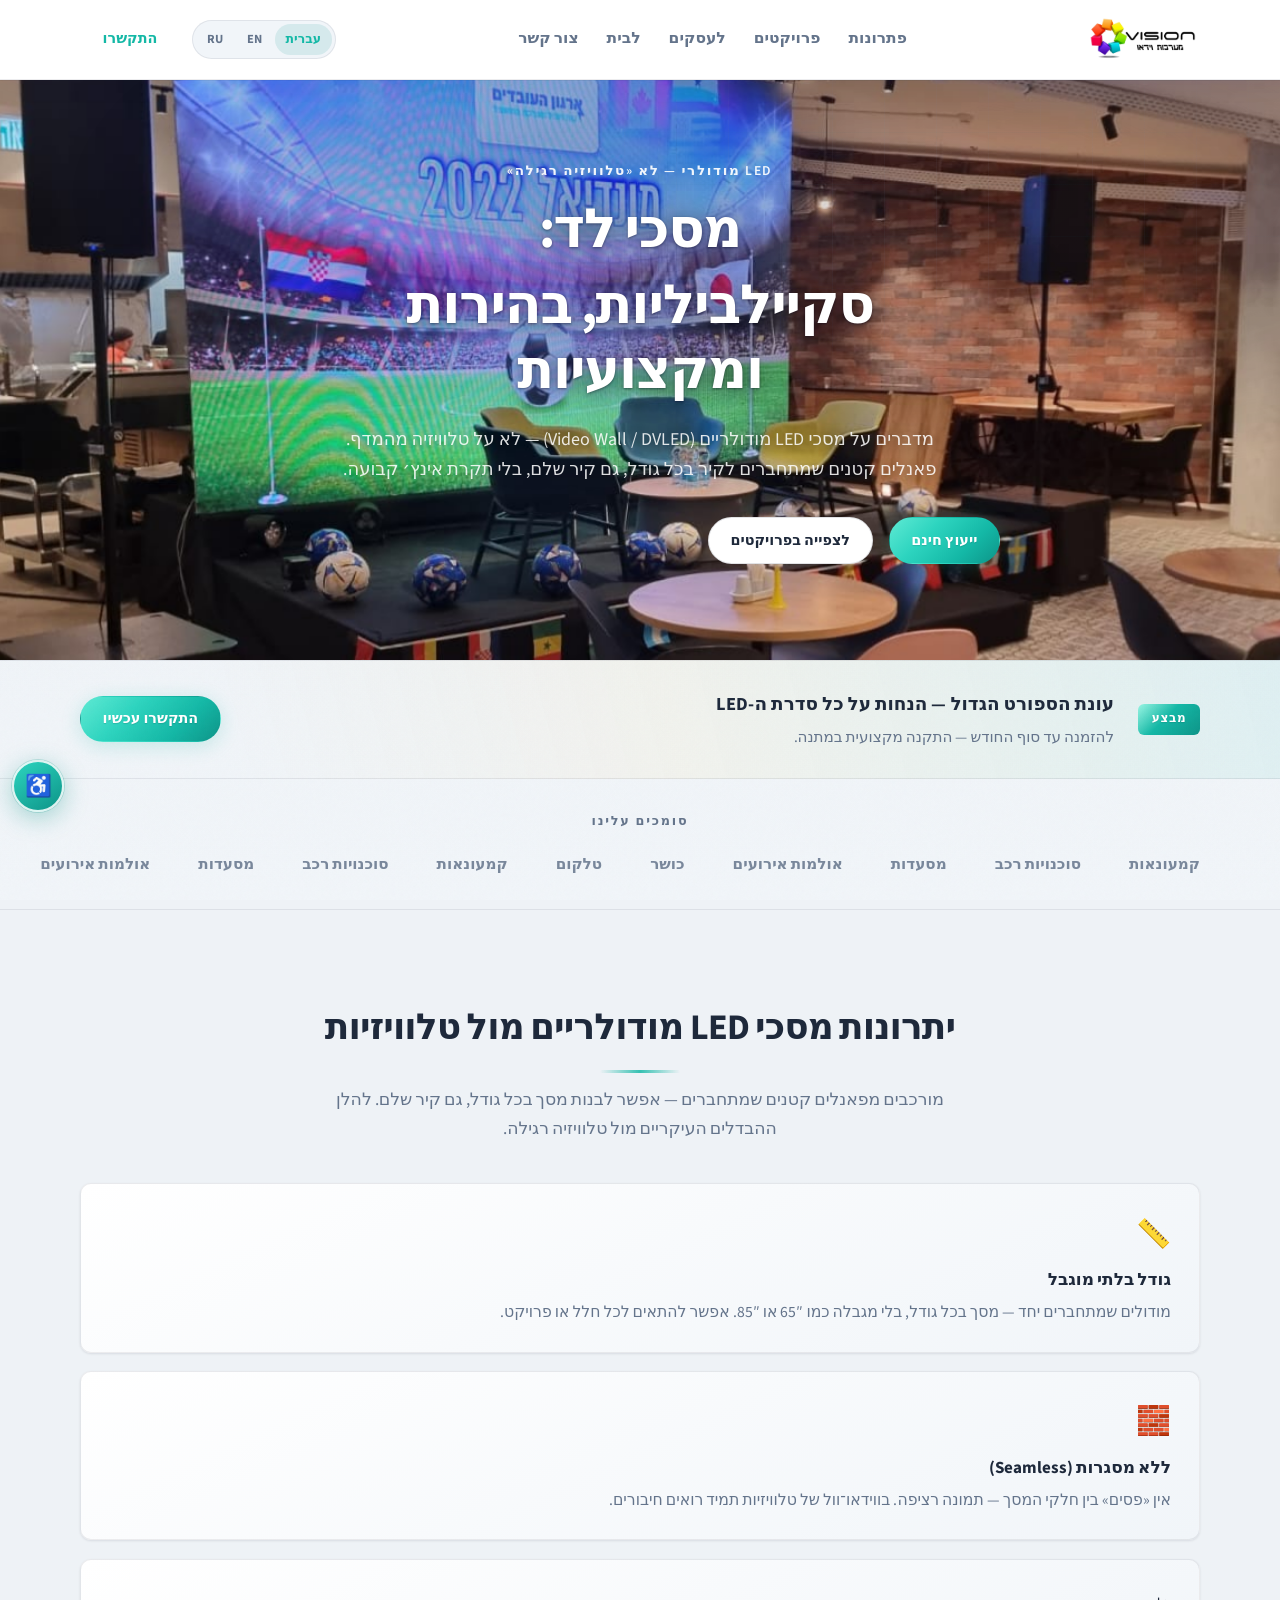
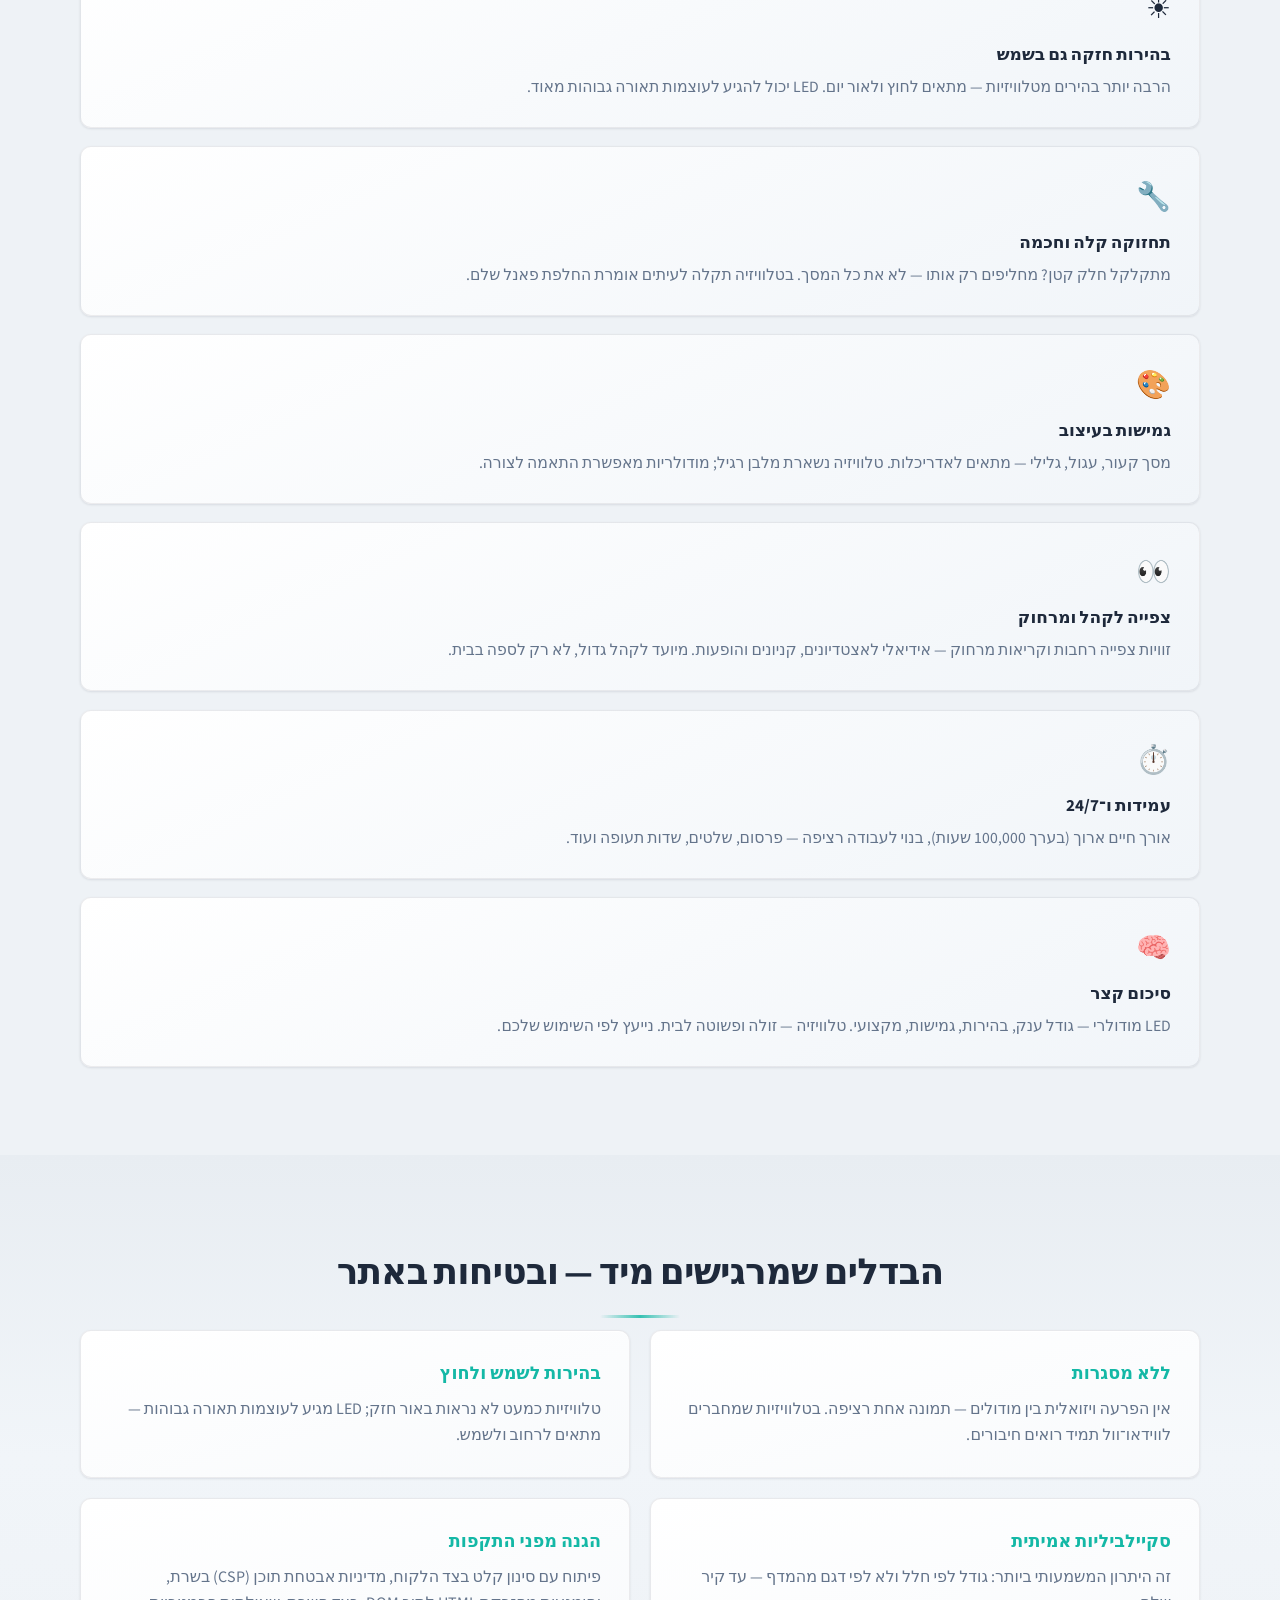
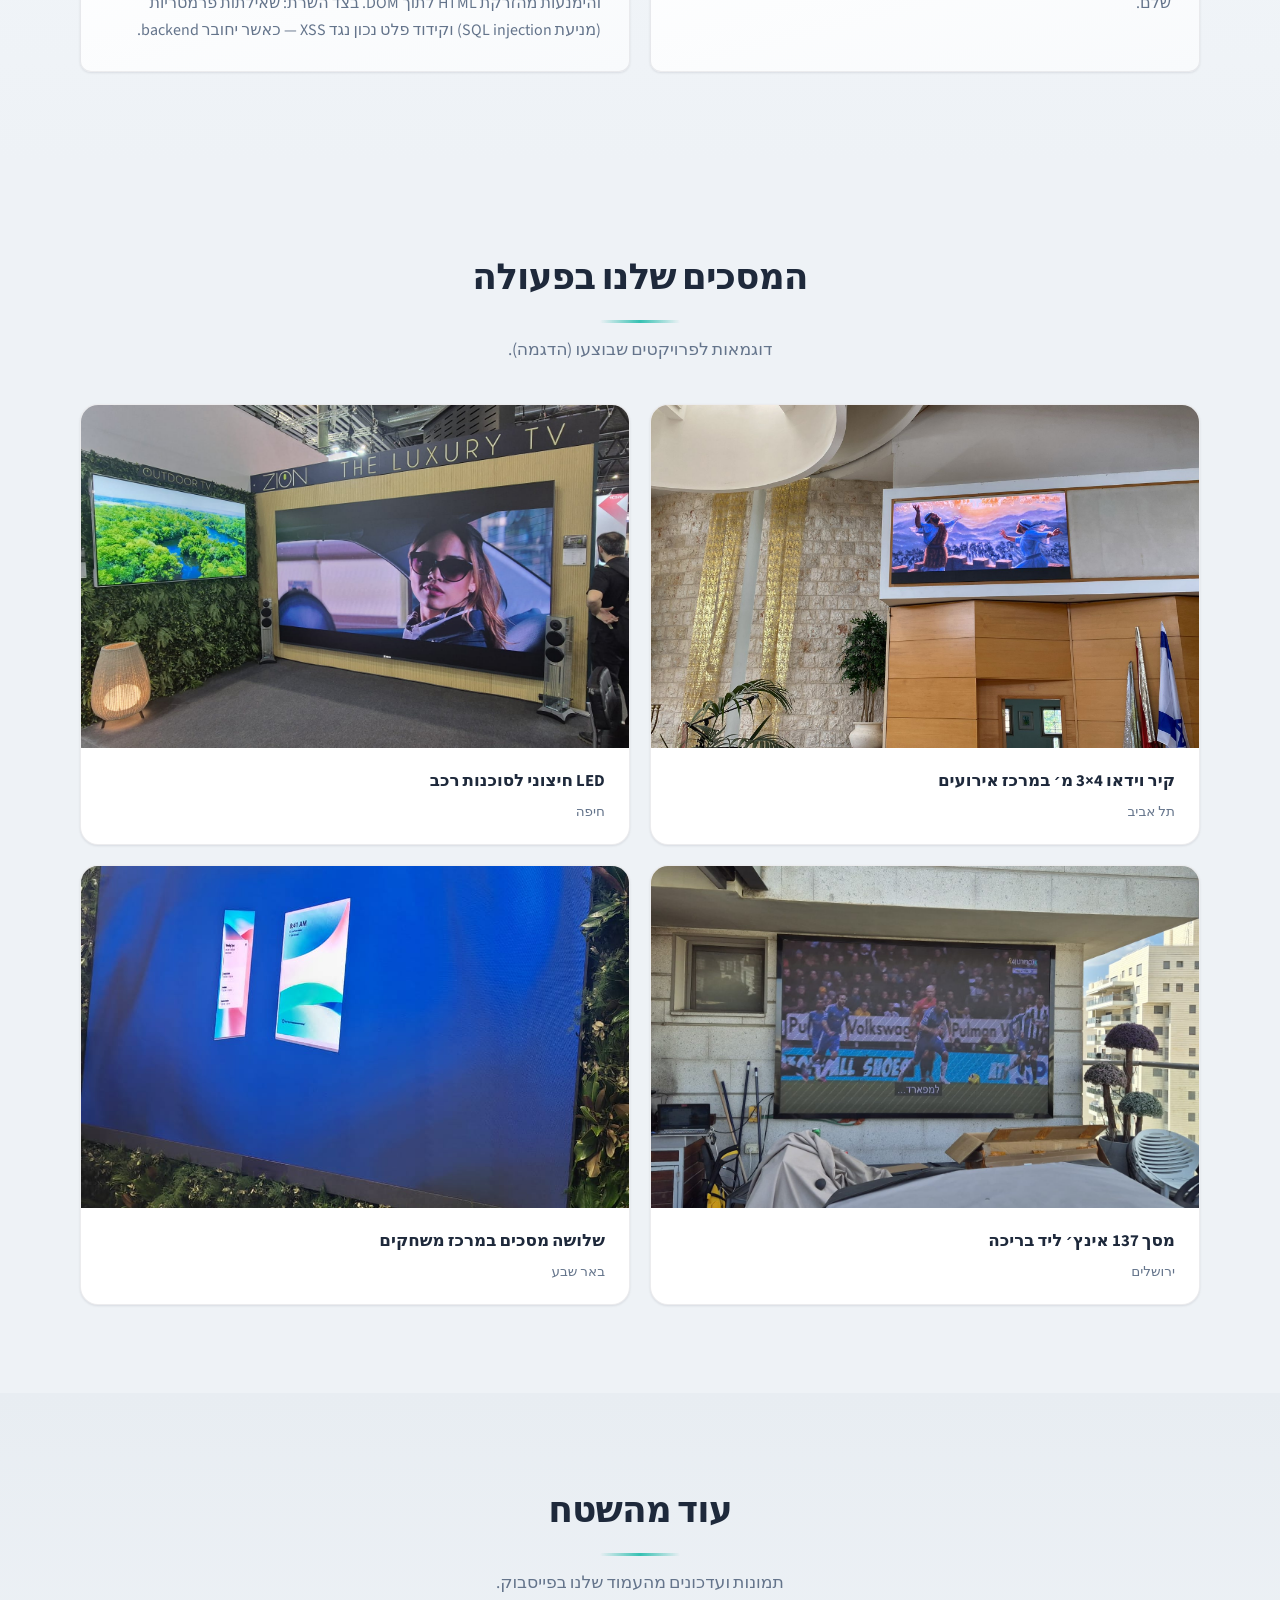
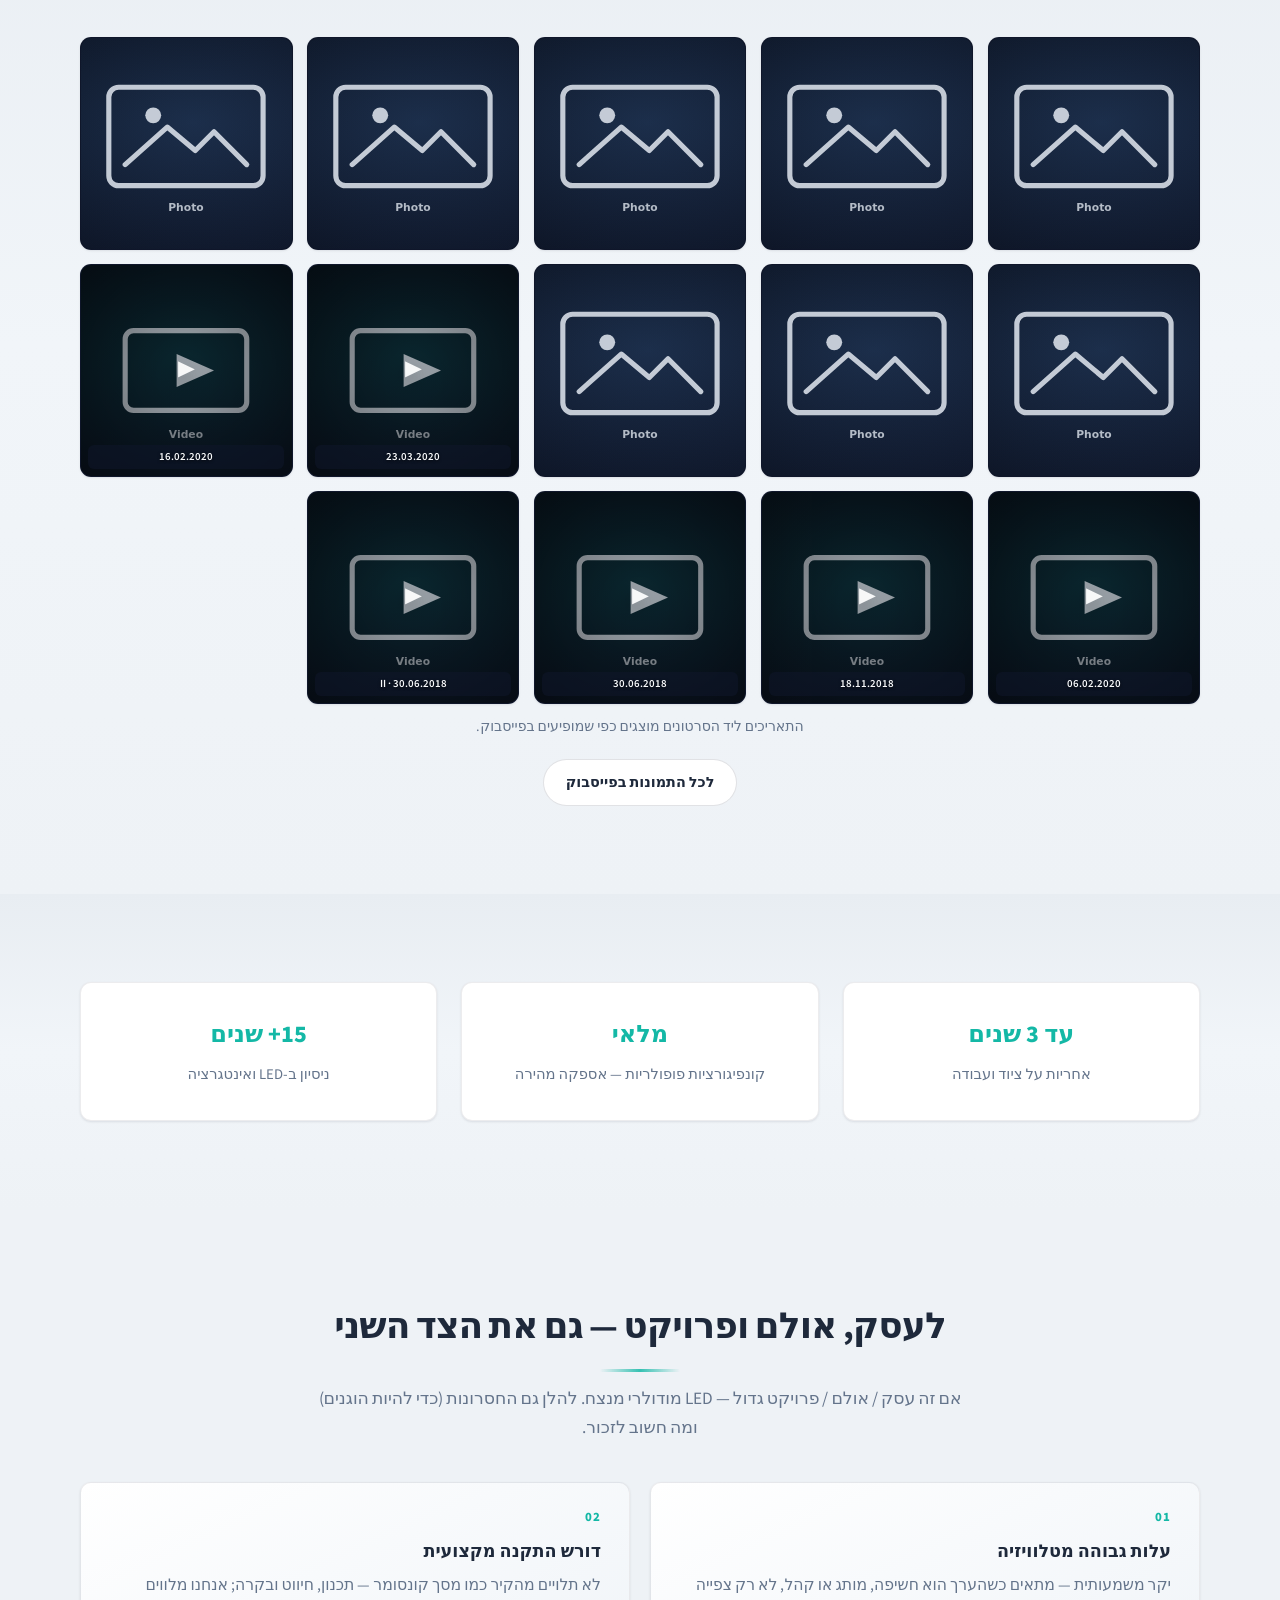
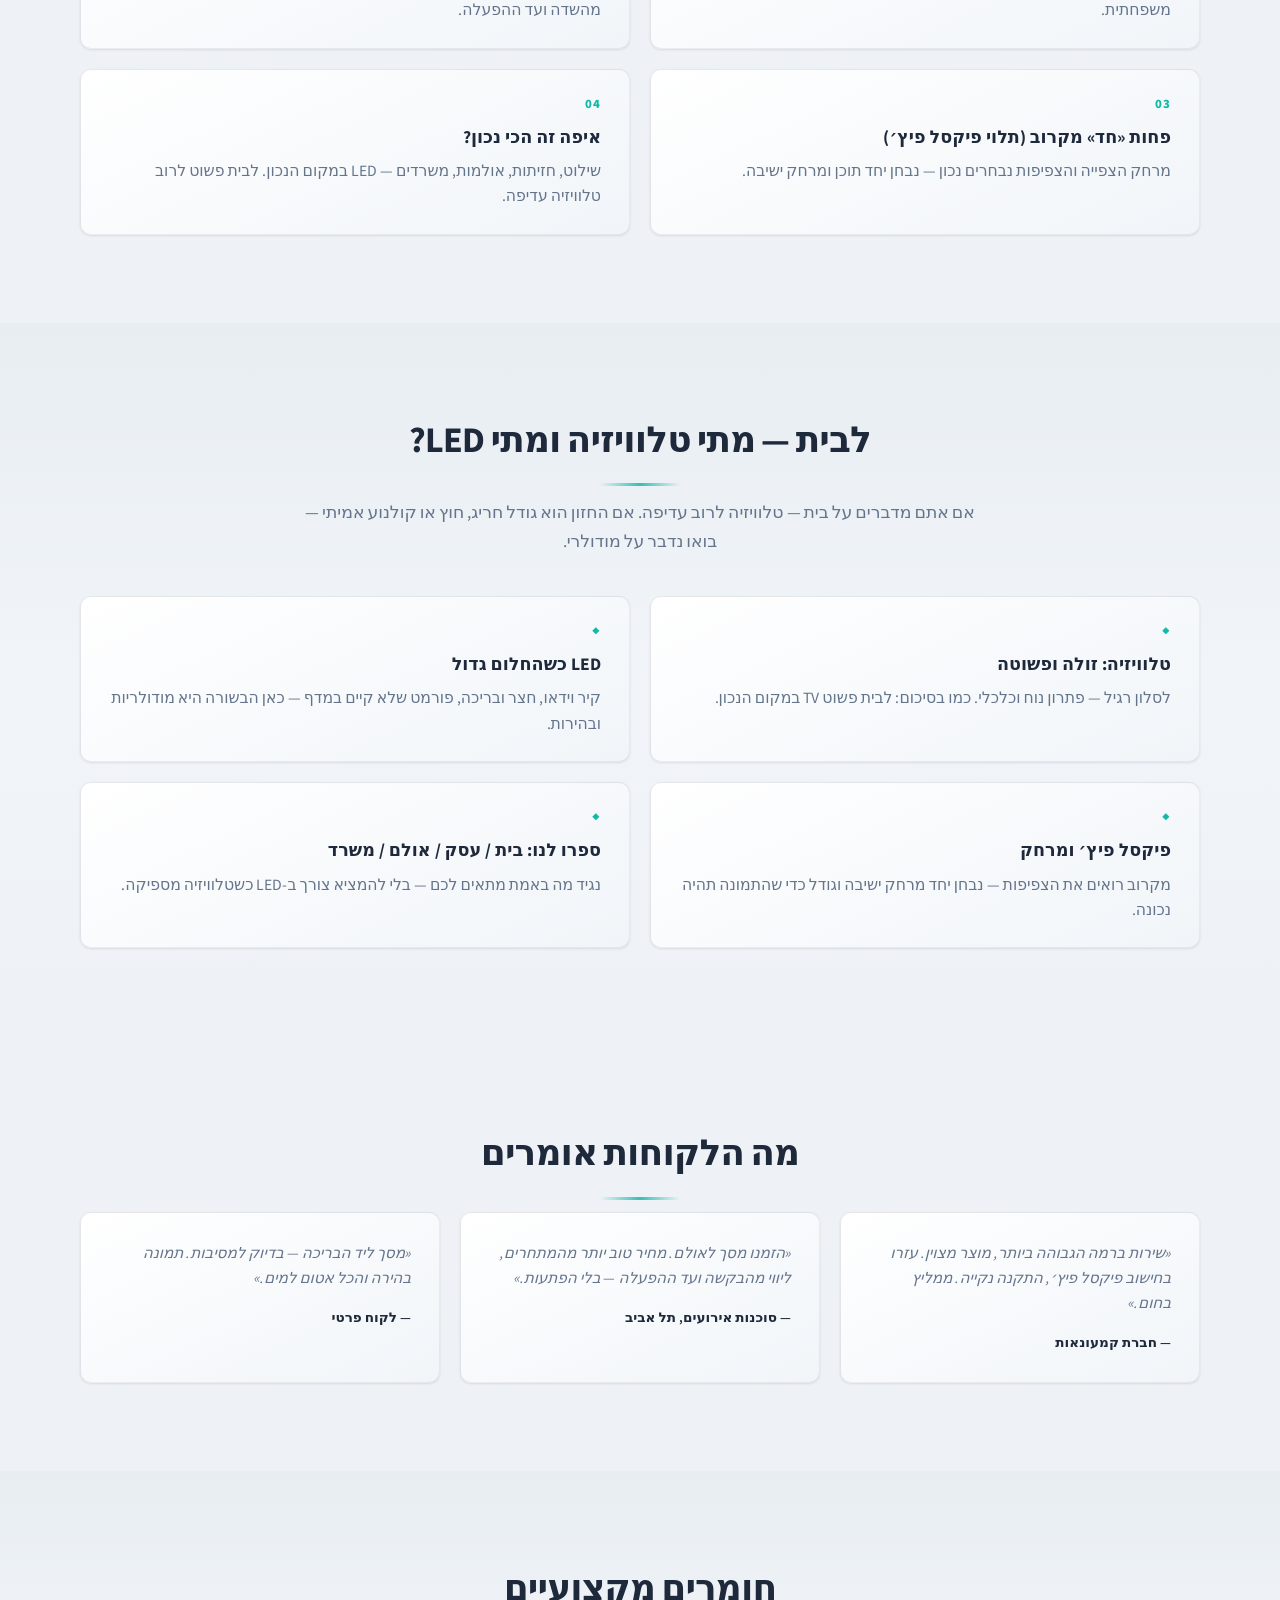
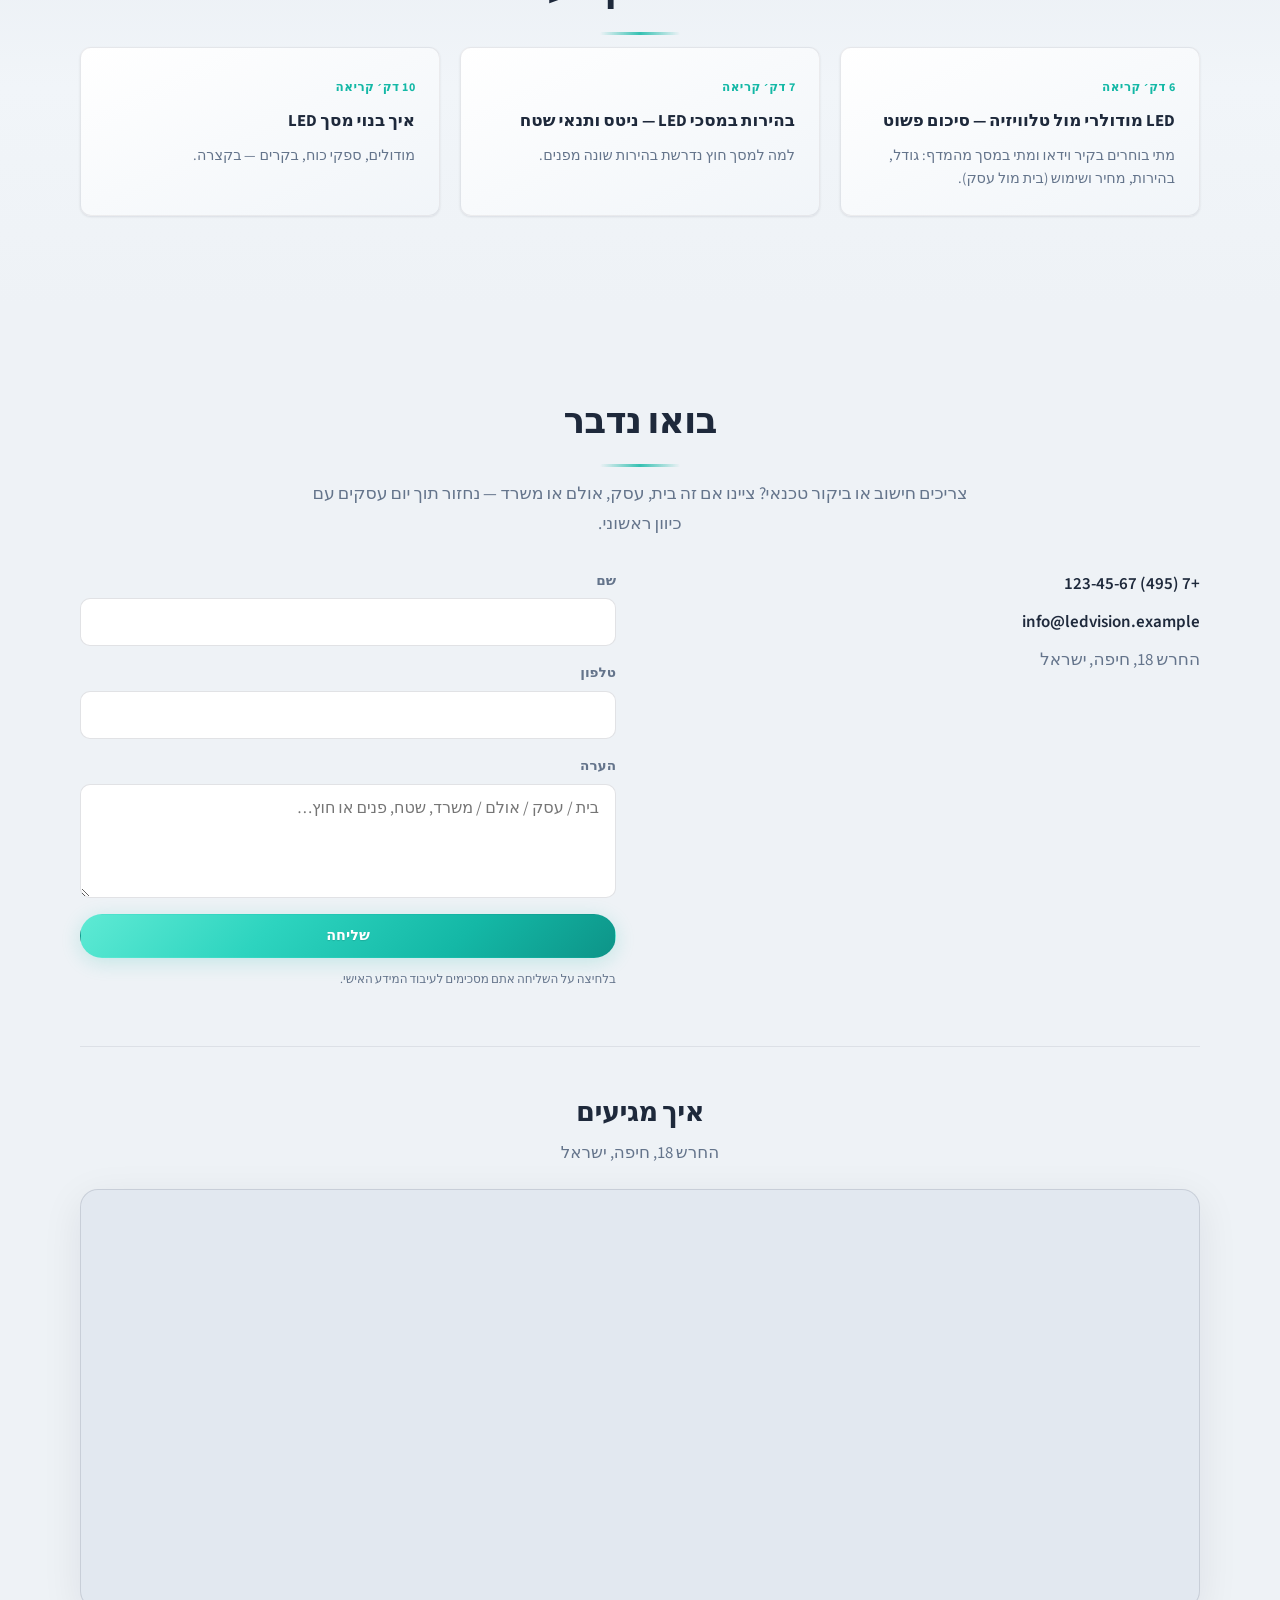
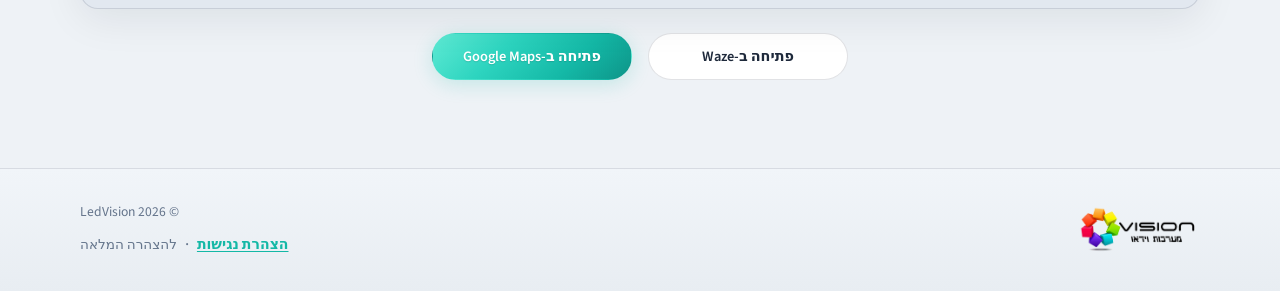
==== index.html @ abdea13a "Initial site: static LedVision Made-with: Cursor" ====
<!DOCTYPE html>
<html lang="he" dir="rtl">
<head>
  <meta charset="UTF-8" />
  <meta name="viewport" content="width=device-width, initial-scale=1.0, viewport-fit=cover" />
  <meta name="theme-color" content="#eef2f6" />
  <meta name="referrer" content="strict-origin-when-cross-origin" />
  <link rel="icon" href="assets/favicon-32.png" sizes="32x32" />
  <link rel="icon" href="assets/favicon-32.png" type="image/png" sizes="32x32" />
  <link rel="icon" href="assets/favicon-16.png" type="image/png" sizes="16x16" />
  <link rel="apple-touch-icon" href="assets/apple-touch-icon.png" sizes="192x192" />
  <title>LedVision | מסכי LED לבית, לעסק ולחוץ</title>
  <meta name="description" content="מסכי LED מודולריים (Video Wall / DVLED) מול טלוויזיה: גודל ללא הגבלה, תמונה רציפה ללא מסגרות, בהירות לחוץ. ייעוץ, התקנה ואחריות." />
  <link rel="preconnect" href="https://fonts.googleapis.com" />
  <link rel="preconnect" href="https://fonts.gstatic.com" crossorigin />
  <link href="https://fonts.googleapis.com/css2?family=Lexend:wght@400;500;600;700&family=Source+Sans+3:ital,wght@0,400;0,500;0,600;0,700;1,400&display=swap" rel="stylesheet" />
  <link rel="stylesheet" href="styles.css" />
  <script src="early-a11y.js"></script>
</head>
<body id="top">
  <a class="skip-link" href="#main" data-i18n="a11y.skipToContent">דלג לתוכן</a>
  <div class="site-shell">
  <header class="header">
    <div class="container header__inner">
      <a href="#top" class="logo">
        <img
          class="logo__img"
          src="assets/Vision_Logo_brand.png"
          alt="LedVision"
          width="400"
          height="159"
          decoding="async"
        />
      </a>
      <nav class="nav" id="nav" aria-label="Main">
        <div class="nav__mobile-head">
          <button type="button" class="nav__close" id="nav-close" aria-label="סגירת תפריט">
            <span aria-hidden="true">×</span>
          </button>
        </div>
        <a href="#solutions" data-i18n="nav.solutions">פתרונות</a>
        <a href="#projects" data-i18n="nav.projects">פרויקטים</a>
        <a href="#business" data-i18n="nav.business">לעסקים</a>
        <a href="#home" data-i18n="nav.home">לבית</a>
        <a href="#contact" data-i18n="nav.contact">צור קשר</a>
      </nav>
      <div class="header__actions">
        <div class="lang-switch" id="lang-switch" role="group">
          <button type="button" class="lang-switch__btn is-active" data-set-lang="he" aria-pressed="true">עברית</button>
          <button type="button" class="lang-switch__btn" data-set-lang="en" aria-pressed="false">EN</button>
          <button type="button" class="lang-switch__btn" data-set-lang="ru" aria-pressed="false">RU</button>
        </div>
        <a class="btn btn--ghost" href="tel:+74951234567" data-i18n="nav.call">התקשרו</a>
        <button class="burger" type="button" aria-label="תפריט" aria-expanded="false" id="burger">
          <span></span><span></span><span></span>
        </button>
      </div>
    </div>
  </header>

  <main id="main">
  <section class="hero" data-hero-parallax data-hero-parallax-src="pic/hero.jpg">
    <div class="hero__bg" aria-hidden="true"></div>
    <div class="container hero__grid">
      <div class="hero__content">
        <p class="hero__eyebrow" data-i18n="hero.eyebrow">LED מודולרי — לא «טלוויזיה רגילה»</p>
        <h1 class="hero__title">
          <span class="hero__title-line" data-i18n="hero.titleLine1">מסכי לד:</span>
          <span class="hero__title-line" data-i18n="hero.titleLine2">סקיילביליות, בהירות ומקצועיות</span>
        </h1>
        <p class="hero__text" data-i18n="hero.text">מדברים על מסכי LED מודולריים (Video Wall / DVLED) — לא על טלוויזיה מהמדף. פאנלים קטנים שמתחברים לקיר בכל גודל, גם קיר שלם, בלי תקרת אינץ׳ קבועה.</p>
        <div class="hero__cta">
          <a href="#contact" class="btn btn--primary" data-i18n="hero.cta1">ייעוץ חינם</a>
          <a href="#projects" class="btn btn--outline" data-i18n="hero.cta2">לצפייה בפרויקטים</a>
        </div>
      </div>
    </div>
  </section>

  <section class="promo">
    <div class="container promo__inner">
      <div class="promo__badge" data-i18n="promo.badge">מבצע</div>
      <div class="promo__text">
        <h2 class="promo__title" data-i18n="promo.title">עונת הספורט הגדול — הנחות על כל סדרת ה-LED</h2>
        <p data-i18n="promo.text">להזמנה עד סוף החודש — התקנה מקצועית במתנה.</p>
      </div>
      <a href="tel:+74951234567" class="btn btn--primary promo__btn" data-i18n="promo.btn">התקשרו עכשיו</a>
    </div>
  </section>

  <section class="clients">
    <div class="container">
      <p class="section-label" data-i18n="clients.label">סומכים עלינו</p>
      <div class="clients__track" id="clients-track" aria-hidden="true">
        <span data-client-i="0">קמעונאות</span><span data-client-i="1">סוכנויות רכב</span><span data-client-i="2">מסעדות</span><span data-client-i="3">אולמות אירועים</span><span data-client-i="4">כושר</span><span data-client-i="5">טלקום</span>
        <span data-client-i="0">קמעונאות</span><span data-client-i="1">סוכנויות רכב</span><span data-client-i="2">מסעדות</span><span data-client-i="3">אולמות אירועים</span><span data-client-i="4">כושר</span><span data-client-i="5">טלקום</span>
      </div>
    </div>
  </section>

  <section class="section" id="solutions">
    <div class="container">
      <h2 class="section__title" data-i18n="solutions.title">יתרונות מסכי LED מודולריים מול טלוויזיות</h2>
      <p class="section__lead" data-i18n="solutions.lead">מורכבים מפאנלים קטנים שמתחברים — אפשר לבנות מסך בכל גודל, גם קיר שלם. להלן ההבדלים העיקריים מול טלוויזיה רגילה.</p>
      <div class="solutions-cards">
        <article class="card" data-card-i="0">
          <div class="card__icon">📏</div>
          <h3 data-i18n-card-title>חצר ובריכה</h3>
          <p data-i18n-card-text>הגנה מפני מים, בהירות לשמיים הפתוחים, קולנוע ליד המים.</p>
        </article>
        <article class="card" data-card-i="1">
          <div class="card__icon">🧱</div>
          <h3 data-i18n-card-title>אולמות אירועים</h3>
          <p data-i18n-card-text>הופעות, חתונות, אירועים חברה — בלי הבזק ועם תמונה חלקה.</p>
        </article>
        <article class="card" data-card-i="2">
          <div class="card__icon">☀️</div>
          <h3 data-i18n-card-title>עסקים ו-HoReCa</h3>
          <p data-i18n-card-text>תפריטים, מבצעים, מיתוג — תוכן בזמן אמת.</p>
        </article>
        <article class="card" data-card-i="3">
          <div class="card__icon">🔧</div>
          <h3 data-i18n-card-title>שילוט חוצות</h3>
          <p data-i18n-card-text>קריאות יום ולילה, עמידות במזג אוויר.</p>
        </article>
        <article class="card" data-card-i="4">
          <div class="card__icon">🎨</div>
          <h3 data-i18n-card-title>חדרי ישיבות</h3>
          <p data-i18n-card-text>קירות וידאו למצגות ולווידאו קונפרנס.</p>
        </article>
        <article class="card" data-card-i="5">
          <div class="card__icon">👀</div>
          <h3 data-i18n-card-title>מועדונים וסטודיו</h3>
          <p data-i18n-card-text>ויזואל דינמי וסנכרון עם תאורה.</p>
        </article>
        <article class="card" data-card-i="6">
          <div class="card__icon">⏱️</div>
          <h3 data-i18n-card-title>חנויות</h3>
          <p data-i18n-card-text>חלונות ראווה ואזורי תצוגה שמושכים מבט.</p>
        </article>
        <article class="card" data-card-i="7">
          <div class="card__icon">🧠</div>
          <h3 data-i18n-card-title>סטודיו והקלטות</h3>
          <p data-i18n-card-text>אור אחיד ודיוק צבע לפרודקשן.</p>
        </article>
      </div>
    </div>
  </section>

  <section class="section section--dim">
    <div class="container">
      <h2 class="section__title" data-i18n="features.title">מצוינות ויזואלית ללא פשרות</h2>
      <div class="grid grid--2 features">
        <div class="feature" data-feature-i="0">
          <h3>קצב רענון גבוה</h3>
          <p>תמונה חלקה בלי הבזק מורגש — נוחות לעין בכל תוכן.</p>
        </div>
        <div class="feature" data-feature-i="1">
          <h3>התאמה אישית מלאה</h3>
          <p>מסכים מעוגלים ושקופים, פורמטים לא סטנדרטיים לפי הפרויקט.</p>
        </div>
        <div class="feature" data-feature-i="2">
          <h3>צבע ובהירות</h3>
          <p>כיול ובחירת בהירות לחלל או לרחוב.</p>
        </div>
        <div class="feature" data-feature-i="3">
          <h3>הגנה מפני התקפות</h3>
          <p>סינון קלט, CSP, ובצד השרת — שאילתות פרמטריות וקידוד פלט.</p>
        </div>
      </div>
    </div>
  </section>

  <section class="section" id="projects">
    <div class="container">
      <h2 class="section__title" data-i18n="projects.title">המסכים שלנו בפעולה</h2>
      <p class="section__lead" data-i18n="projects.lead">דוגמאות לפרויקטים שבוצעו (הדגמה).</p>
      <div class="grid grid--2 projects">
        <article class="project" data-project-i="0">
          <div class="project__visual">
            <img src="pic/project-1.jpg" alt="" loading="lazy" decoding="async" width="960" height="600" />
          </div>
          <div class="project__body">
            <h3>קיר וידאו 4×3 מ׳ במרכז אירועים</h3>
            <p class="project__loc">תל אביב</p>
          </div>
        </article>
        <article class="project" data-project-i="1">
          <div class="project__visual">
            <img src="pic/project-2.jpg" alt="" loading="lazy" decoding="async" width="960" height="600" />
          </div>
          <div class="project__body">
            <h3>LED חיצוני לסוכנות רכב</h3>
            <p class="project__loc">חיפה</p>
          </div>
        </article>
        <article class="project" data-project-i="2">
          <div class="project__visual">
            <img src="pic/project-3.jpg" alt="" loading="lazy" decoding="async" width="960" height="600" />
          </div>
          <div class="project__body">
            <h3>מסך 137 אינץ׳ ליד בריכה</h3>
            <p class="project__loc">ירושלים</p>
          </div>
        </article>
        <article class="project" data-project-i="3">
          <div class="project__visual">
            <img src="pic/project-4.jpg" alt="" loading="lazy" decoding="async" width="960" height="600" />
          </div>
          <div class="project__body">
            <h3>שלושה מסכים במרכז משחקים</h3>
            <p class="project__loc">באר שבע</p>
          </div>
        </article>
      </div>
    </div>
  </section>

  <section class="section section--dim" id="fb-gallery" aria-labelledby="fb-gallery-title">
    <div class="container">
      <h2 class="section__title" id="fb-gallery-title" data-i18n="fbFeed.title">עוד מהשטח</h2>
      <p class="section__lead" data-i18n="fbFeed.lead">תמונות ועדכונים מהעמוד שלנו בפייסבוק.</p>
      <div class="fb-media" role="list">
        <a class="fb-media__item fb-media__item--post" role="listitem" href="https://www.facebook.com/photo/?fbid=623242629817073&amp;set=pb.100063940235191.-2207520000" target="_blank" rel="noopener noreferrer" data-fb-post="https://www.facebook.com/photo/?fbid=623242629817073&amp;set=pb.100063940235191.-2207520000">
          <img class="fb-media__preview" src="assets/fb-photo-preview.svg" alt="" loading="lazy" decoding="async" width="1600" height="900" />
          <span class="fb-media__embed-host" aria-hidden="true"></span>
        </a>

        <a class="fb-media__item fb-media__item--post" role="listitem" href="https://www.facebook.com/photo/?fbid=2886658861417328&amp;set=pb.100063940235191.-2207520000" target="_blank" rel="noopener noreferrer" data-fb-post="https://www.facebook.com/photo/?fbid=2886658861417328&amp;set=pb.100063940235191.-2207520000">
          <img class="fb-media__preview" src="assets/fb-photo-preview.svg" alt="" loading="lazy" decoding="async" width="1600" height="900" />
          <span class="fb-media__embed-host" aria-hidden="true"></span>
        </a>
        <a class="fb-media__item fb-media__item--post" role="listitem" href="https://www.facebook.com/photo/?fbid=2886658744750673&amp;set=pb.100063940235191.-2207520000" target="_blank" rel="noopener noreferrer" data-fb-post="https://www.facebook.com/photo/?fbid=2886658744750673&amp;set=pb.100063940235191.-2207520000">
          <img class="fb-media__preview" src="assets/fb-photo-preview.svg" alt="" loading="lazy" decoding="async" width="1600" height="900" />
          <span class="fb-media__embed-host" aria-hidden="true"></span>
        </a>
        <a class="fb-media__item fb-media__item--post" role="listitem" href="https://www.facebook.com/photo/?fbid=2886658598084021&amp;set=pb.100063940235191.-2207520000" target="_blank" rel="noopener noreferrer" data-fb-post="https://www.facebook.com/photo/?fbid=2886658598084021&amp;set=pb.100063940235191.-2207520000">
          <img class="fb-media__preview" src="assets/fb-photo-preview.svg" alt="" loading="lazy" decoding="async" width="1600" height="900" />
          <span class="fb-media__embed-host" aria-hidden="true"></span>
        </a>
        <a class="fb-media__item fb-media__item--post" role="listitem" href="https://www.facebook.com/photo/?fbid=2886658408084040&amp;set=pb.100063940235191.-2207520000" target="_blank" rel="noopener noreferrer" data-fb-post="https://www.facebook.com/photo/?fbid=2886658408084040&amp;set=pb.100063940235191.-2207520000">
          <img class="fb-media__preview" src="assets/fb-photo-preview.svg" alt="" loading="lazy" decoding="async" width="1600" height="900" />
          <span class="fb-media__embed-host" aria-hidden="true"></span>
        </a>
        <a class="fb-media__item fb-media__item--post" role="listitem" href="https://www.facebook.com/photo/?fbid=2886658294750718&amp;set=pb.100063940235191.-2207520000" target="_blank" rel="noopener noreferrer" data-fb-post="https://www.facebook.com/photo/?fbid=2886658294750718&amp;set=pb.100063940235191.-2207520000">
          <img class="fb-media__preview" src="assets/fb-photo-preview.svg" alt="" loading="lazy" decoding="async" width="1600" height="900" />
          <span class="fb-media__embed-host" aria-hidden="true"></span>
        </a>
        <a class="fb-media__item fb-media__item--post" role="listitem" href="https://www.facebook.com/photo/?fbid=2800632990019916&amp;set=pb.100063940235191.-2207520000" target="_blank" rel="noopener noreferrer" data-fb-post="https://www.facebook.com/photo/?fbid=2800632990019916&amp;set=pb.100063940235191.-2207520000">
          <img class="fb-media__preview" src="assets/fb-photo-preview.svg" alt="" loading="lazy" decoding="async" width="1600" height="900" />
          <span class="fb-media__embed-host" aria-hidden="true"></span>
        </a>
        <a class="fb-media__item fb-media__item--post" role="listitem" href="https://www.facebook.com/photo/?fbid=2800632903353258&amp;set=pb.100063940235191.-2207520000" target="_blank" rel="noopener noreferrer" data-fb-post="https://www.facebook.com/photo/?fbid=2800632903353258&amp;set=pb.100063940235191.-2207520000">
          <img class="fb-media__preview" src="assets/fb-photo-preview.svg" alt="" loading="lazy" decoding="async" width="1600" height="900" />
          <span class="fb-media__embed-host" aria-hidden="true"></span>
        </a>
        <a class="fb-media__item fb-media__item--video" role="listitem" href="https://www.facebook.com/VisionLEDSys/videos/3163619006989840/" target="_blank" rel="noopener noreferrer" data-fb-embed="https://www.facebook.com/VisionLEDSys/videos/3163619006989840/">
          <img class="fb-media__preview" src="assets/fb-video-preview.svg" alt="" loading="lazy" decoding="async" width="1600" height="900" />
          <span class="fb-media__embed-host" aria-hidden="true"></span>
          <span class="fb-media__play" aria-hidden="true">▶</span>
          <span class="fb-media__date">23.03.2020</span>
        </a>
        <a class="fb-media__item fb-media__item--video" role="listitem" href="https://www.facebook.com/100063940235191/videos/780269625795379/" target="_blank" rel="noopener noreferrer" data-fb-embed="https://www.facebook.com/100063940235191/videos/780269625795379/">
          <img class="fb-media__preview" src="assets/fb-video-preview.svg" alt="" loading="lazy" decoding="async" width="1600" height="900" />
          <span class="fb-media__embed-host" aria-hidden="true"></span>
          <span class="fb-media__play" aria-hidden="true">▶</span>
          <span class="fb-media__date">16.02.2020</span>
        </a>
        <a class="fb-media__item fb-media__item--video" role="listitem" href="https://www.facebook.com/100063940235191/videos/592870314901908/" target="_blank" rel="noopener noreferrer" data-fb-embed="https://www.facebook.com/100063940235191/videos/592870314901908/">
          <img class="fb-media__preview" src="assets/fb-video-preview.svg" alt="" loading="lazy" decoding="async" width="1600" height="900" />
          <span class="fb-media__embed-host" aria-hidden="true"></span>
          <span class="fb-media__play" aria-hidden="true">▶</span>
          <span class="fb-media__date">06.02.2020</span>
        </a>
        <a class="fb-media__item fb-media__item--video" role="listitem" href="https://www.facebook.com/100063940235191/videos/190220581866340/" target="_blank" rel="noopener noreferrer" data-fb-embed="https://www.facebook.com/100063940235191/videos/190220581866340/">
          <img class="fb-media__preview" src="assets/fb-video-preview.svg" alt="" loading="lazy" decoding="async" width="1600" height="900" />
          <span class="fb-media__embed-host" aria-hidden="true"></span>
          <span class="fb-media__play" aria-hidden="true">▶</span>
          <span class="fb-media__date">18.11.2018</span>
        </a>
        <a class="fb-media__item fb-media__item--video" role="listitem" href="https://www.facebook.com/100063940235191/videos/1801849386564953/" target="_blank" rel="noopener noreferrer" data-fb-embed="https://www.facebook.com/100063940235191/videos/1801849386564953/">
          <img class="fb-media__preview" src="assets/fb-video-preview.svg" alt="" loading="lazy" decoding="async" width="1600" height="900" />
          <span class="fb-media__embed-host" aria-hidden="true"></span>
          <span class="fb-media__play" aria-hidden="true">▶</span>
          <span class="fb-media__date">30.06.2018</span>
        </a>
        <a class="fb-media__item fb-media__item--video" role="listitem" href="https://www.facebook.com/100063940235191/videos/1801847973231761/" target="_blank" rel="noopener noreferrer" data-fb-embed="https://www.facebook.com/100063940235191/videos/1801847973231761/">
          <img class="fb-media__preview" src="assets/fb-video-preview.svg" alt="" loading="lazy" decoding="async" width="1600" height="900" />
          <span class="fb-media__embed-host" aria-hidden="true"></span>
          <span class="fb-media__play" aria-hidden="true">▶</span>
          <span class="fb-media__date">30.06.2018 · II</span>
        </a>
      </div>
      <p class="section__lead fb-gallery__note" data-i18n="fbFeed.note">התאריכים ליד הסרטונים מוצגים כפי שמופיעים בפייסבוק.</p>
      <div class="fb-media__more">
        <a class="btn btn--outline" href="https://www.facebook.com/share/1ENvrf56PA/" target="_blank" rel="noopener noreferrer" data-i18n="fbFeed.more">לכל התמונות בפייסבוק</a>
      </div>
    </div>
  </section>

  <section class="section section--dim trust">
    <div class="container">
      <div class="grid grid--3 trust__grid">
        <div class="trust__item" data-trust-i="0">
          <strong>עד 3 שנים</strong>
          <span>אחריות על ציוד ועבודה</span>
        </div>
        <div class="trust__item" data-trust-i="1">
          <strong>מלאי</strong>
          <span>קונפיגורציות פופולריות — אספקה מהירה</span>
        </div>
        <div class="trust__item" data-trust-i="2">
          <strong>15+ שנים</strong>
          <span>ניסיון ב-LED ואינטגרציה</span>
        </div>
      </div>
    </div>
  </section>

  <section class="section" id="business">
    <div class="container">
      <h2 class="section__title" data-i18n="business.title">LED לעסקים — השקעה שחוזרת לעצמה</h2>
      <p class="section__lead" data-i18n="business.lead">מסך דינמי מחזק זיהוי מותג ומסייע למכור.</p>
      <div class="grid grid--2 benefits">
        <div class="benefit" data-business-i="0">
          <span class="benefit__num">01</span>
          <h3>צמיחת מכירות</h3>
          <p>תוכן דינמי ובולט שומר על קשב ומעודד רכישות אימפולסיביות.</p>
        </div>
        <div class="benefit" data-business-i="1">
          <span class="benefit__num">02</span>
          <h3>חשיפה מקסימלית</h3>
          <p>נראות בשמש ובערב — המותג שלכם נראה לכל העוברים.</p>
        </div>
        <div class="benefit" data-business-i="2">
          <span class="benefit__num">03</span>
          <h3>שיווק גמיש</h3>
          <p>עדכנו מבצעים ומלאי מיד — בלי הדפסת באנרים חדשים.</p>
        </div>
        <div class="benefit" data-business-i="3">
          <span class="benefit__num">04</span>
          <h3>ROI לאורך זמן</h3>
          <p>השקעה חד־פעמית ושנות עבודה יציבות בלי להחליף שלטים פיזיים.</p>
        </div>
      </div>
    </div>
  </section>

  <section class="section section--dim" id="home">
    <div class="container">
      <h2 class="section__title" data-i18n="homeSection.title">LED לבית ולחצר</h2>
      <p class="section__lead" data-i18n="homeSection.lead">קולנוע בסלון או ליד הבריכה — בלי פשרות על בהירות.</p>
      <div class="grid grid--2 benefits">
        <div class="benefit" data-home-i="0">
          <span class="benefit__num">◆</span>
          <h3>קולנוע ביתי</h3>
          <p>פורמט גדול עם תמונה חדה גם בחדר מואר — חלופה למקרן.</p>
        </div>
        <div class="benefit" data-home-i="1">
          <span class="benefit__num">◆</span>
          <h3>חצר ואזור בילוי</h3>
          <p>הגנה מפני לחות וקרינת UV — אידיאלי ליד בריכה או מרפסת.</p>
        </div>
        <div class="benefit" data-home-i="2">
          <span class="benefit__num">◆</span>
          <h3>כל גודל</h3>
          <p>מפאנלים קומפקטיים ועד קירות שלמים — בלי תקרת גודל של טלוויזיה.</p>
        </div>
        <div class="benefit" data-home-i="3">
          <span class="benefit__num">◆</span>
          <h3>מראה פרימיום</h3>
          <p>המסך כחלק מהעיצוב: אמנות, שעון, אווירה — במכשיר אחד.</p>
        </div>
      </div>
    </div>
  </section>

  <section class="section" id="reviews">
    <div class="container">
      <h2 class="section__title" data-i18n="reviews.title">מה הלקוחות אומרים</h2>
      <div class="reviews">
        <blockquote class="review" data-review-i="0">
          <p>«שירות ברמה הגבוהה ביותר, מוצר מצוין. עזרו בחישוב פיקסל פיץ׳, התקנה נקייה. ממליץ בחום.»</p>
          <footer>— חברת קמעונאות</footer>
        </blockquote>
        <blockquote class="review" data-review-i="1">
          <p>«הזמנו מסך לאולם. מחיר טוב יותר מהמתחרים, ליווי מהבקשה ועד ההפעלה — בלי הפתעות.»</p>
          <footer>— סוכנות אירועים, תל אביב</footer>
        </blockquote>
        <blockquote class="review" data-review-i="2">
          <p>«מסך ליד הבריכה — בדיוק למסיבות. תמונה בהירה והכל אטום למים.»</p>
          <footer>— לקוח פרטי</footer>
        </blockquote>
      </div>
    </div>
  </section>

  <section class="section section--dim" id="blog">
    <div class="container">
      <h2 class="section__title" data-i18n="blog.title">חומרים מקצועיים</h2>
      <div class="grid grid--3 blog">
        <a href="#" class="blog-card blog-card--stub" data-blog-i="0">
          <span class="blog-card__meta">8 דק׳ קריאה</span>
          <h3>מהו פיקסל פיץ׳ ואיך לבחור מסך</h3>
          <p>מרחק בין פיקסלים ומרחק צפייה אופטימלי.</p>
        </a>
        <a href="#" class="blog-card blog-card--stub" data-blog-i="1">
          <span class="blog-card__meta">7 דק׳ קריאה</span>
          <h3>בהירות במסכי LED — ניטס ותנאי שטח</h3>
          <p>למה למסך חוץ נדרשת בהירות שונה מפנים.</p>
        </a>
        <a href="#" class="blog-card blog-card--stub" data-blog-i="2">
          <span class="blog-card__meta">10 דק׳ קריאה</span>
          <h3>איך בנוי מסך LED</h3>
          <p>מודולים, ספקי כוח, בקרים — בקצרה.</p>
        </a>
      </div>
    </div>
  </section>

  <section class="section contact" id="contact" aria-labelledby="contact-title">
    <div class="container">
      <h2 id="contact-title" class="section__title" data-i18n="contact.title">בואו נדבר</h2>
      <p class="section__lead contact__intro" data-i18n="contact.lead">צריכים חישוב או ביקור טכנאי? השאירו פרטים — נחזור תוך יום עסקים.</p>
      <div class="contact__grid">
        <div class="contact__info">
          <ul class="contact__list">
            <li><a href="tel:+74951234567">+7 (495) 123-45-67</a></li>
            <li><a href="mailto:info@ledvision.example">info@ledvision.example</a></li>
            <li data-i18n="contact.addr">החרש 18, חיפה, ישראל</li>
          </ul>
        </div>
        <form class="form" id="lead-form">
          <label>
            <span data-i18n="form.name">שם</span>
            <input type="text" name="name" required autocomplete="name" maxlength="120" />
          </label>
          <label>
            <span data-i18n="form.phone">טלפון</span>
            <input type="tel" name="phone" required autocomplete="tel" maxlength="32" inputmode="tel" />
          </label>
          <label>
            <span data-i18n="form.comment">הערה</span>
            <textarea name="message" rows="4" data-i18n-placeholder placeholder="שטח, פנים או חוץ…" maxlength="4000" autocomplete="off"></textarea>
          </label>
          <button type="submit" class="btn btn--primary btn--block" data-i18n="form.submit">שליחה</button>
          <p class="form__note" data-i18n="form.note">בלחיצה על השליחה אתם מסכימים לעיבוד המידע האישי.</p>
        </form>
      </div>

      <div class="contact__map" id="map" aria-labelledby="map-title">
        <h3 id="map-title" class="contact__map-title" data-i18n="map.title">איך מגיעים</h3>
        <p class="map-address" data-i18n="contact.addr">החרש 18, חיפה, ישראל</p>
        <div class="map-frame-wrap">
          <iframe
            id="map-iframe"
            class="map-frame"
            src="https://www.google.com/maps?q=18+HaHarash+St%2C+Haifa%2C+Israel&amp;z=16&amp;hl=iw&amp;output=embed"
            loading="lazy"
            referrerpolicy="no-referrer-when-downgrade"
            title="מפה"
          ></iframe>
        </div>
        <div class="map-actions">
          <a
            class="btn btn--outline map-actions__btn"
            href="https://waze.com/ul?q=18%20HaHarash%20St%2C%20Haifa%2C%20Israel&amp;navigate=yes"
            target="_blank"
            rel="noopener noreferrer"
            data-i18n="map.waze"
            >פתיחה ב-Waze</a>
          <a
            class="btn btn--primary map-actions__btn"
            href="https://www.google.com/maps/search/?api=1&amp;query=18%20HaHarash%20St%2C%20Haifa%2C%20Israel"
            target="_blank"
            rel="noopener noreferrer"
            data-i18n="map.google"
            >Google Maps</a>
        </div>
      </div>
    </div>
  </section>

  </main>

  <footer class="footer">
    <div class="container footer__inner">
      <div class="logo logo--footer">
        <img
          class="logo__img logo__img--footer"
          src="assets/Vision_Logo_brand.png"
          alt="LedVision"
          width="320"
          height="127"
          decoding="async"
        />
      </div>
      <div class="footer__meta">
        <p class="footer__copy" data-i18n-footer>© 2026 LedVision</p>
        <div class="footer__a11y-row">
          <button type="button" class="footer__a11y footer__a11y--btn" id="open-a11y-drawer" data-i18n="footer.a11yLink">
            הצהרת נגישות
          </button>
          <span class="footer__a11y-sep" aria-hidden="true">·</span>
          <a href="accessibility.html" class="footer__a11y-doc" data-i18n="footer.a11yDoc">להצהרה המלאה</a>
        </div>
      </div>
    </div>
  </footer>

  <div id="a11y-drawer-root" class="a11y-drawer-root" aria-hidden="true" data-a11y-root>
    <div
      class="a11y-drawer__backdrop"
      id="a11y-drawer-backdrop"
      tabindex="-1"
    ></div>
    <aside
      class="a11y-drawer__panel"
      id="a11y-drawer-panel"
      role="dialog"
      aria-modal="true"
      aria-labelledby="a11y-drawer-title"
      tabindex="-1"
    >
      <div class="a11y-drawer__sheet">
        <header class="a11y-drawer__header">
          <h2 id="a11y-drawer-title" class="a11y-drawer__title" data-i18n="a11yDrawer.title">הצהרת נגישות</h2>
          <button type="button" class="a11y-drawer__close" id="a11y-drawer-close" aria-label="סגירה">
            <span aria-hidden="true">×</span>
          </button>
        </header>
        <div class="a11y-drawer__body">
          <p class="a11y-drawer__intro" data-i18n="a11yDrawer.intro"></p>
          <h3 class="a11y-drawer__subtitle" data-i18n="a11yDrawer.subtitle"></h3>
          <ul class="a11y-drawer__list">
            <li data-a11y-bullet="0"></li>
            <li data-a11y-bullet="1"></li>
            <li data-a11y-bullet="2"></li>
            <li data-a11y-bullet="3"></li>
            <li data-a11y-bullet="4"></li>
          </ul>
          <p class="a11y-drawer__outro" data-i18n="a11yDrawer.outro"></p>
          <a href="accessibility.html" class="a11y-drawer__full-link" data-i18n="a11yDrawer.fullLink"></a>
        </div>
      </div>
    </aside>
  </div>
  </div>

  <div class="mobile-cta" aria-label="Quick actions">
    <div class="mobile-cta__inner" role="group">
      <a class="btn btn--primary mobile-cta__btn mobile-cta__btn--wa" href="https://wa.me/74951234567" target="_blank" rel="noopener noreferrer">
        <span class="mobile-cta__ico" aria-hidden="true">
          <svg viewBox="0 0 32 32" width="18" height="18" focusable="false" aria-hidden="true">
            <path fill="currentColor" d="M19.11 17.52c-.24-.12-1.41-.7-1.63-.78-.22-.08-.38-.12-.54.12-.16.24-.62.78-.76.94-.14.16-.28.18-.52.06-.24-.12-1.03-.38-1.96-1.22-.72-.64-1.2-1.44-1.34-1.68-.14-.24-.02-.37.1-.49.11-.11.24-.28.36-.42.12-.14.16-.24.24-.4.08-.16.04-.3-.02-.42-.06-.12-.54-1.3-.74-1.78-.2-.48-.4-.42-.54-.42h-.46c-.16 0-.42.06-.64.3-.22.24-.84.82-.84 2 0 1.18.86 2.32.98 2.48.12.16 1.7 2.6 4.12 3.64.58.25 1.03.4 1.38.52.58.18 1.1.16 1.52.1.46-.07 1.41-.58 1.61-1.14.2-.56.2-1.04.14-1.14-.06-.1-.22-.16-.46-.28z"/>
            <path fill="currentColor" d="M16 3.2c-7.06 0-12.8 5.52-12.8 12.32 0 2.15.58 4.26 1.69 6.11L3.2 28.8l7.47-1.59c1.97 1.06 4.19 1.62 5.33 1.62 7.06 0 12.8-5.52 12.8-12.32S23.06 3.2 16 3.2zm0 22.23c-1.04 0-3.03-.54-4.76-1.53l-.34-.19-4.43.94.96-4.22-.22-.35c-1.03-1.64-1.57-3.5-1.57-5.39 0-5.54 4.58-10.05 10.19-10.05s10.19 4.51 10.19 10.05S21.61 25.43 16 25.43z"/>
          </svg>
        </span>
        <span data-i18n="mobileCta.whatsapp">WhatsApp</span>
      </a>
      <a class="btn btn--outline mobile-cta__btn mobile-cta__btn--call" href="tel:+74951234567">
        <span class="mobile-cta__ico" aria-hidden="true">
          <svg viewBox="0 0 24 24" width="18" height="18" focusable="false" aria-hidden="true">
            <path fill="currentColor" d="M6.62 10.79a15.06 15.06 0 0 0 6.59 6.59l2.2-2.2c.27-.27.67-.36 1.02-.24 1.12.37 2.33.57 3.57.57.55 0 1 .45 1 1V20c0 .55-.45 1-1 1C10.07 21 3 13.93 3 5c0-.55.45-1 1-1h3.5c.55 0 1 .45 1 1 0 1.24.2 2.45.57 3.57.11.35.03.74-.25 1.02l-2.2 2.2z"/>
          </svg>
        </span>
        <span data-i18n="mobileCta.call">Позвонить</span>
      </a>
    </div>
  </div>

  <div class="a11y-toolbar" id="a11y-toolbar" data-a11y-toolbar>
    <button
      type="button"
      class="a11y-toolbar__fab"
      id="a11y-toolbar-fab"
      aria-expanded="false"
      aria-controls="a11y-toolbar-panel"
    >
      <span class="a11y-toolbar__fab-icon" aria-hidden="true">♿</span>
    </button>
    <div
      class="a11y-toolbar__panel"
      id="a11y-toolbar-panel"
      role="region"
      aria-labelledby="a11y-toolbar-title"
      hidden
    >
      <h2 id="a11y-toolbar-title" class="a11y-toolbar__title" data-i18n="toolbar.title">התאמות נגישות</h2>
      <ul class="a11y-toolbar__list">
        <li>
          <button type="button" class="a11y-toolbar__btn" data-a11y-tool="text" data-text-level="0">
            <span class="a11y-toolbar__ico" aria-hidden="true">A+</span>
            <span class="a11y-toolbar__btn-text">
              <span data-i18n="toolbar.textInc">הגדלת טקסט</span>
              <span class="a11y-toolbar__hint" id="a11y-toolbar-text-hint" data-a11y-text-hint></span>
            </span>
          </button>
        </li>
        <li>
          <button type="button" class="a11y-toolbar__btn" data-a11y-tool="contrast" aria-pressed="false">
            <span class="a11y-toolbar__ico" aria-hidden="true">◐</span>
            <span data-i18n="toolbar.highContrast">ניגודיות גבוהה</span>
          </button>
        </li>
        <li>
          <button type="button" class="a11y-toolbar__btn" data-a11y-tool="links" aria-pressed="false">
            <span class="a11y-toolbar__ico" aria-hidden="true">🔗</span>
            <span data-i18n="toolbar.links">הדגשת קישורים</span>
          </button>
        </li>
        <li>
          <button type="button" class="a11y-toolbar__btn" data-a11y-tool="font" aria-pressed="false">
            <span class="a11y-toolbar__ico" aria-hidden="true">Aa</span>
            <span data-i18n="toolbar.readableFont">גופן קריא</span>
          </button>
        </li>
        <li>
          <button type="button" class="a11y-toolbar__btn" data-a11y-tool="motion" aria-pressed="false">
            <span class="a11y-toolbar__ico" aria-hidden="true">⏸</span>
            <span data-i18n="toolbar.stopMotion">עצירת אנימציות</span>
          </button>
        </li>
        <li>
          <button type="button" class="a11y-toolbar__btn" data-a11y-tool="cursor" aria-pressed="false">
            <span class="a11y-toolbar__ico" aria-hidden="true">🖱</span>
            <span data-i18n="toolbar.largeCursor">סמן מוגדל</span>
          </button>
        </li>
        <li>
          <button type="button" class="a11y-toolbar__btn" data-a11y-tool="grayscale" aria-pressed="false">
            <span class="a11y-toolbar__ico" aria-hidden="true">🌑</span>
            <span data-i18n="toolbar.grayscale">מצב אפור</span>
          </button>
        </li>
      </ul>
      <button type="button" class="a11y-toolbar__reset" id="a11y-toolbar-reset" data-i18n="toolbar.reset">איפוס הכל</button>
    </div>
  </div>

  <script src="i18n.js"></script>
  <script src="security-utils.js"></script>
  <script src="a11y-toolbar.js"></script>
  <script src="script.js"></script>
</body>
</html>
---- styles.css ----
:root {
  /* Светлая спокойная тема (в духе LED-витрин): тёплый серо-голубой фон, без тёмно-синего */
  --bg-top: #f5f7fa;
  --bg-mid: #eef2f6;
  --bg-bottom: #f8fafc;
  --bg-elevated: #ffffff;
  --bg-card: #ffffff;
  --bg-card-gradient: linear-gradient(155deg, #ffffff 0%, #f8fafc 48%, #f1f5f9 100%);
  --border: rgba(15, 23, 42, 0.08);
  --border-strong: rgba(15, 23, 42, 0.12);
  --text: #1e293b;
  --text-muted: #64748b;
  /* Акцент: мягкий бирюзово-зелёный — комфортно для глаз, не navy */
  --accent: #0d9488;
  --accent-bright: #14b8a6;
  --accent-deep: #0f766e;
  --accent-dim: rgba(13, 148, 136, 0.12);
  --accent-glow: rgba(20, 184, 166, 0.2);
  --accent-warm: #ea580c;
  --shadow-sm: 0 1px 3px rgba(15, 23, 42, 0.06), 0 1px 2px rgba(15, 23, 42, 0.04);
  --shadow-md: 0 10px 40px rgba(15, 23, 42, 0.08);
  --shadow-header: 0 1px 0 rgba(15, 23, 42, 0.06);
  --font: "Source Sans 3", "Segoe UI", system-ui, sans-serif;
  --font-display: "Source Sans 3", "Segoe UI", system-ui, sans-serif;
  --radius: 11px;
  --radius-lg: 18px;
  --container: min(1120px, 92vw);
  --safe-top: env(safe-area-inset-top, 0px);
  --safe-bottom: env(safe-area-inset-bottom, 0px);
  --safe-left: env(safe-area-inset-left, 0px);
  --safe-right: env(safe-area-inset-right, 0px);
  --header-h: 3.75rem;
  --grad-page: linear-gradient(180deg, #fafbfc 0%, var(--bg-mid) 42%, #f1f5f9 100%);
  --grad-hero: radial-gradient(ellipse 88% 70% at 92% 6%, rgba(20, 184, 166, 0.09), transparent 52%),
    radial-gradient(ellipse 65% 55% at 6% 92%, rgba(251, 191, 36, 0.05), transparent 55%),
    linear-gradient(180deg, #f8fafc 0%, #f1f5f9 45%, #eef2f6 100%);
  --grad-promo: linear-gradient(105deg, rgba(20, 184, 166, 0.08) 0%, rgba(251, 191, 36, 0.05) 48%, transparent 82%);
  --grad-section-dim: linear-gradient(180deg, #e8edf2 0%, #f1f5f9 50%, #eef2f6 100%);
  --grad-btn-primary: linear-gradient(135deg, #5eead4 0%, #2dd4bf 35%, #14b8a6 70%, #0d9488 100%);
}

*,
*::before,
*::after {
  box-sizing: border-box;
}

html {
  scroll-behavior: smooth;
  overflow-x: clip;
  font-size: 100%;
}

.skip-link {
  position: absolute;
  width: 1px;
  height: 1px;
  padding: 0;
  margin: -1px;
  overflow: hidden;
  clip: rect(0, 0, 0, 0);
  white-space: nowrap;
  border: 0;
}

.skip-link:focus {
  position: fixed;
  top: max(0.65rem, var(--safe-top));
  inset-inline-start: max(0.65rem, var(--safe-left));
  z-index: 500;
  width: auto;
  height: auto;
  margin: 0;
  padding: 0.55rem 1.1rem;
  clip: auto;
  overflow: visible;
  font: inherit;
  font-weight: 700;
  font-size: 0.95rem;
  text-decoration: none;
  background: var(--accent-deep);
  color: #ffffff;
  border-radius: var(--radius);
  box-shadow: var(--shadow-md);
  outline: 2px solid #0f766e;
  outline-offset: 2px;
}

@media (prefers-reduced-motion: reduce) {
  html {
    scroll-behavior: auto;
  }

  .hero__bg {
    will-change: auto;
  }

  .hero__bg::before {
    transform: none;
  }
}

body.nav-open,
body.a11y-drawer-open {
  overflow: hidden;
}

body {
  margin: 0;
  font-family: var(--font);
  background-color: var(--bg-mid);
  background-image: var(--grad-page);
  background-attachment: fixed;
  color: var(--text);
  font-size: 1.0625rem;
  line-height: 1.65;
  -webkit-font-smoothing: antialiased;
  padding-bottom: var(--safe-bottom);
}

/* Mobile sticky CTA bar */
.mobile-cta {
  display: none;
}

body::before {
  content: "";
  position: fixed;
  inset: 0;
  pointer-events: none;
  z-index: 0;
  opacity: 0.02;
  background-image: url("data:image/svg+xml,%3Csvg viewBox='0 0 256 256' xmlns='http://www.w3.org/2000/svg'%3E%3Cfilter id='n'%3E%3CfeTurbulence type='fractalNoise' baseFrequency='0.85' numOctaves='4' stitchTiles='stitch'/%3E%3C/filter%3E%3Crect width='100%25' height='100%25' filter='url(%23n)'/%3E%3C/svg%3E");
}

a {
  color: var(--accent);
  text-decoration: none;
}

a:hover {
  text-decoration: underline;
}

.container {
  width: var(--container);
  max-width: 100%;
  margin-inline: auto;
  box-sizing: border-box;
}

@media (max-width: 768px) {
  .container {
    width: 100%;
    padding-left: max(0.75rem, var(--safe-left));
    padding-right: max(0.75rem, var(--safe-right));
  }
}

/* Header */
.header {
  position: sticky;
  top: 0;
  z-index: 100;
  padding-top: var(--safe-top);
  background: rgba(255, 255, 255, 0.92);
  backdrop-filter: blur(12px) saturate(1.1);
  border-bottom: 1px solid var(--border);
  box-shadow: 0 4px 24px rgba(15, 23, 42, 0.06), var(--shadow-header);
}

.header__inner {
  display: flex;
  align-items: center;
  justify-content: space-between;
  padding: 1rem 0;
  gap: 1.5rem;
}

.logo {
  display: flex;
  align-items: center;
  flex-shrink: 0;
  text-decoration: none;
  color: var(--text);
}

.logo:hover {
  text-decoration: none;
}

.logo:hover .logo__img {
  opacity: 0.9;
}

.logo__img {
  display: block;
  height: auto;
  width: auto;
  max-height: 2.75rem;
  max-width: min(300px, 78vw);
  object-fit: contain;
}

.logo__img--footer {
  max-height: 3rem;
  max-width: min(260px, 72vw);
}

.nav {
  display: flex;
  gap: 1.75rem;
}

.nav a {
  color: var(--text-muted);
  font-weight: 600;
  font-size: 0.97rem;
  text-decoration: none;
}

.nav a:hover {
  color: var(--text);
}

.nav__mobile-head {
  display: none;
}

.header__actions {
  display: flex;
  align-items: center;
  gap: 0.75rem;
  flex-wrap: wrap;
  justify-content: flex-end;
}

.lang-switch {
  display: inline-flex;
  align-items: center;
  gap: 0.2rem;
  padding: 0.2rem;
  background: #f1f5f9;
  border: 1px solid var(--border);
  border-radius: 999px;
}

.lang-switch__btn {
  font-family: inherit;
  font-size: 0.78rem;
  font-weight: 700;
  padding: 0.4rem 0.65rem;
  border: none;
  border-radius: 999px;
  cursor: pointer;
  background: transparent;
  color: var(--text-muted);
  transition: background 0.2s, color 0.2s;
}

.lang-switch__btn:hover {
  color: var(--text);
}

.lang-switch__btn.is-active {
  background: var(--accent-dim);
  color: var(--accent-bright);
}

.burger {
  display: none;
  flex-direction: column;
  gap: 5px;
  background: none;
  border: none;
  cursor: pointer;
  padding: 8px;
}

.burger span {
  display: block;
  width: 22px;
  height: 2px;
  background: var(--text);
  border-radius: 1px;
}

/* Buttons */
.btn {
  display: inline-flex;
  align-items: center;
  justify-content: center;
  padding: 0.65rem 1.35rem;
  border-radius: 999px;
  font-family: inherit;
  font-weight: 600;
  font-size: 0.9rem;
  cursor: pointer;
  border: 1px solid transparent;
  text-decoration: none;
  transition: background 0.2s, border-color 0.2s, transform 0.15s;
}

.btn:hover {
  text-decoration: none;
}

.btn--primary {
  background: var(--grad-btn-primary);
  color: #ffffff;
  text-shadow: 0 1px 1px rgba(0, 0, 0, 0.12);
  box-shadow: 0 4px 20px var(--accent-glow);
}

.btn--primary:hover {
  filter: brightness(1.05);
  transform: translateY(-1px);
}

.btn--outline {
  background: #ffffff;
  border-color: var(--border-strong);
  color: var(--text);
}

.btn--outline:hover {
  border-color: var(--accent-bright);
  color: var(--accent-deep);
  background: rgba(20, 184, 166, 0.06);
}

.btn--ghost {
  background: transparent;
  color: var(--accent-bright);
  border-color: transparent;
}

.btn--ghost:hover {
  background: rgba(20, 184, 166, 0.1);
}

.btn--block {
  width: 100%;
}

.btn,
.lang-switch__btn,
.burger {
  touch-action: manipulation;
  -webkit-tap-highlight-color: transparent;
}

/* Hero */
.hero {
  position: relative;
  padding: clamp(3rem, 8vw, 5rem) 0 clamp(4rem, 10vw, 6rem);
  overflow: hidden;
}

.hero__bg {
  position: absolute;
  inset: 0;
  background: var(--grad-hero);
  pointer-events: none;
}

/* Separate moving layer so parallax is visible */
.hero__bg::before {
  content: "";
  position: absolute;
  inset: -14%;
  background-image: var(--hero-parallax-img, none);
  background-size: cover;
  background-position: center;
  background-repeat: no-repeat;
  transform: translate3d(0, var(--hero-parallax-y, 0px), 0) scale(1.08);
  will-change: transform;
}

.hero__bg::after {
  content: "";
  position: absolute;
  inset: 0;
  /* Darken image for readability */
  background:
    radial-gradient(ellipse 85% 70% at 70% 18%, rgba(2, 6, 23, 0.18) 0%, rgba(2, 6, 23, 0.62) 70%, rgba(2, 6, 23, 0.76) 100%),
    linear-gradient(rgba(13, 148, 136, 0.06) 1px, transparent 1px),
    linear-gradient(90deg, rgba(148, 163, 184, 0.12) 1px, transparent 1px);
  background-size: cover, 52px 52px, 52px 52px;
  mask-image: radial-gradient(ellipse 90% 70% at 70% 20%, black 20%, transparent 72%);
  opacity: 0.55;
}

.hero__grid {
  display: grid;
  grid-template-columns: 1fr;
  gap: clamp(1.5rem, 4vw, 3rem);
  align-items: center;
  position: relative;
  z-index: 1;
}

.hero__content {
  position: relative;
  max-width: 720px;
  margin-inline: auto;
  text-align: center;
}

@media (max-width: 960px) {
  .hero__grid {
    grid-template-columns: 1fr;
    gap: 2rem;
  }

  .hero__content {
    max-width: none;
  }
}

.hero__eyebrow {
  font-size: 0.85rem;
  font-weight: 600;
  letter-spacing: 0.12em;
  text-transform: uppercase;
  color: rgba(255, 255, 255, 0.92);
  margin: 0 0 1rem;
}

.hero__title {
  font-family: var(--font-display);
  font-size: clamp(2.2rem, 5.4vw, 3.4rem);
  font-weight: 700;
  line-height: 1.2;
  letter-spacing: -0.03em;
  margin: 0 0 1.25rem;
  color: #ffffff;
  text-shadow: 0 3px 22px rgba(2, 6, 23, 0.55), 0 1px 3px rgba(2, 6, 23, 0.45);
}

.hero__title-line {
  display: block;
}

.hero__title-line + .hero__title-line {
  margin-top: 0.2em;
}

.hero__text {
  font-size: 1.125rem;
  color: rgba(255, 255, 255, 0.86);
  margin: 0 0 2rem;
  max-width: 38rem;
  line-height: 1.68;
  text-shadow: 0 2px 14px rgba(2, 6, 23, 0.45);
  margin-inline: auto;
}

.hero__cta {
  display: flex;
  flex-wrap: wrap;
  gap: 1rem;
}

/* Promo */
.promo {
  border-block: 1px solid var(--border);
  background: var(--grad-promo);
}

[dir="rtl"] .promo {
  background: linear-gradient(-105deg, rgba(20, 184, 166, 0.08) 0%, rgba(251, 191, 36, 0.05) 48%, transparent 82%);
}

.promo__inner {
  display: flex;
  align-items: center;
  gap: 1.5rem;
  flex-wrap: wrap;
  padding: 1.75rem 0;
}

.promo__badge {
  flex-shrink: 0;
  padding: 0.35rem 0.85rem;
  background: linear-gradient(135deg, #99f6e4 0%, #14b8a6 45%, #0d9488 100%);
  color: #ffffff;
  font-size: 0.75rem;
  font-weight: 800;
  letter-spacing: 0.06em;
  text-transform: uppercase;
  border-radius: 6px;
  text-shadow: 0 1px 1px rgba(0, 0, 0, 0.1);
}

.promo__title {
  font-family: var(--font-display);
  font-size: 1.15rem;
  font-weight: 700;
  margin: 0 0 0.35rem;
}

.promo__text p {
  margin: 0;
  color: var(--text-muted);
  font-size: 0.95rem;
}

.promo__btn {
  margin-inline-start: auto;
}

/* Clients strip */
.clients {
  padding: 2rem 0;
  border-bottom: 1px solid var(--border);
  overflow: hidden;
}

.section-label {
  text-align: center;
  font-size: 0.8rem;
  font-weight: 600;
  letter-spacing: 0.14em;
  text-transform: uppercase;
  color: var(--text-muted);
  margin: 0 0 1.25rem;
}

.clients__track {
  display: flex;
  gap: 3rem;
  animation: scroll 28s linear infinite;
  width: max-content;
  font-size: 0.95rem;
  font-weight: 600;
  color: var(--text-muted);
}

.clients__track span {
  white-space: nowrap;
  opacity: 0.85;
}

@keyframes scroll {
  0% {
    transform: translateX(0);
  }
  100% {
    transform: translateX(-50%);
  }
}

@media (prefers-reduced-motion: reduce) {
  .clients__track {
    animation: none;
    justify-content: center;
    flex-wrap: wrap;
    row-gap: 0.75rem;
    width: auto;
    max-width: 100%;
    margin-inline: auto;
  }
}

/* Sections */
.section {
  padding: clamp(3.5rem, 8vw, 5.5rem) 0;
}

.section--dim {
  background: var(--grad-section-dim);
}

.section__title {
  font-family: var(--font-display);
  font-size: clamp(1.65rem, 3.5vw, 2.25rem);
  font-weight: 700;
  letter-spacing: -0.025em;
  text-align: center;
  margin: 0 auto 0.75rem;
  max-width: 800px;
  position: relative;
  padding-bottom: 1rem;
}

.section__title::after {
  content: "";
  position: absolute;
  bottom: 0;
  left: 50%;
  transform: translateX(-50%);
  width: min(5rem, 28%);
  height: 3px;
  border-radius: 2px;
  background: linear-gradient(90deg, transparent, var(--accent-bright), transparent);
  opacity: 0.85;
}

.section__lead {
  text-align: center;
  color: var(--text-muted);
  max-width: 42rem;
  margin: 0 auto 2.5rem;
  font-size: 1.08rem;
  line-height: 1.68;
}

.grid {
  display: grid;
  gap: 1.25rem;
}

.grid--2 {
  grid-template-columns: repeat(2, 1fr);
}

.grid--3 {
  grid-template-columns: repeat(3, 1fr);
}

.grid--4 {
  grid-template-columns: repeat(4, 1fr);
}

/* Solutions: single column, full width of .container */
.solutions-cards {
  display: grid;
  grid-template-columns: 1fr;
  gap: 1.15rem;
  width: 100%;
}

#solutions .card {
  width: 100%;
  max-width: 100%;
  padding: clamp(1.25rem, 3vw, 1.65rem) clamp(1.1rem, 3.5vw, 1.75rem);
}

.card {
  background: var(--bg-card-gradient);
  border: 1px solid var(--border);
  border-radius: var(--radius);
  padding: 1.5rem;
  transition: border-color 0.2s, transform 0.2s, box-shadow 0.2s;
  box-shadow: var(--shadow-sm);
}

@media (hover: hover) {
  .card:hover {
    border-color: rgba(13, 148, 136, 0.28);
    transform: translateY(-3px);
    box-shadow: var(--shadow-md), 0 0 0 1px rgba(20, 184, 166, 0.12);
  }
}

@media (hover: none) {
  .card:active {
    border-color: rgba(13, 148, 136, 0.2);
  }
}

.card__icon {
  font-size: 1.75rem;
  margin-bottom: 0.75rem;
}

.card h3 {
  font-size: 1.0625rem;
  font-weight: 700;
  margin: 0 0 0.5rem;
  line-height: 1.35;
}

.card p {
  margin: 0;
  font-size: 0.98rem;
  color: var(--text-muted);
  line-height: 1.62;
}

.features .feature {
  padding: 1.75rem;
  background: linear-gradient(165deg, #ffffff 0%, #f8fafc 100%);
  border-radius: var(--radius);
  border: 1px solid var(--border);
  box-shadow: var(--shadow-sm), inset 0 1px 0 rgba(255, 255, 255, 0.9);
}

.features h3 {
  font-size: 1.1rem;
  margin: 0 0 0.5rem;
  color: var(--accent-bright);
}

.features p {
  margin: 0;
  color: var(--text-muted);
  font-size: 1rem;
  line-height: 1.65;
}

.benefits .benefit {
  padding: 1.5rem 1.75rem;
  background: var(--bg-card-gradient);
  border-radius: var(--radius);
  border: 1px solid var(--border);
  box-shadow: var(--shadow-sm);
}

.benefit__num {
  display: block;
  font-size: 0.8rem;
  font-weight: 800;
  color: var(--accent-bright);
  margin-bottom: 0.5rem;
  letter-spacing: 0.06em;
}

.benefit h3 {
  font-size: 1.1rem;
  margin: 0 0 0.45rem;
}

.benefit p {
  margin: 0;
  color: var(--text-muted);
  font-size: 0.98rem;
  line-height: 1.62;
}

/* Projects */
.project {
  border-radius: var(--radius-lg);
  overflow: hidden;
  border: 1px solid var(--border);
  background: #ffffff;
  box-shadow: var(--shadow-sm);
}

.project__visual {
  aspect-ratio: 16 / 10;
  background: linear-gradient(145deg, #e2e8f0 0%, #f1f5f9 100%);
  overflow: hidden;
}

.project__visual img {
  display: block;
  width: 100%;
  height: 100%;
  object-fit: cover;
}

.project__body {
  padding: 1.25rem 1.5rem;
}

.project h3 {
  font-size: 1.05rem;
  margin: 0 0 0.35rem;
}

.project__loc {
  margin: 0;
  font-size: 0.85rem;
  color: var(--text-muted);
}

/* Facebook media gallery */
.fb-media {
  display: grid;
  grid-template-columns: repeat(5, minmax(0, 1fr));
  gap: 0.9rem;
}

@media (max-width: 1024px) {
  .fb-media {
    grid-template-columns: repeat(3, minmax(0, 1fr));
  }
}

@media (max-width: 768px) {
  .fb-media {
    display: flex;
    gap: 0.75rem;
    overflow-x: auto;
    padding-bottom: 0.25rem;
    scroll-snap-type: x mandatory;
    -webkit-overflow-scrolling: touch;
  }
}

.fb-media__item {
  display: block;
  border-radius: var(--radius);
  overflow: hidden;
  border: 1px solid var(--border);
  background: #ffffff;
  box-shadow: var(--shadow-sm);
  transition: transform 0.2s ease, box-shadow 0.2s ease, border-color 0.2s ease;
}

@media (max-width: 768px) {
  .fb-media__item {
    flex: 0 0 auto;
    width: 72vw;
    max-width: 18rem;
    scroll-snap-align: start;
  }
}

.fb-media__item:hover {
  transform: translateY(-2px);
  box-shadow: var(--shadow-md);
  border-color: rgba(13, 148, 136, 0.25);
}

.fb-media__item img {
  display: block;
  width: 100%;
  height: auto;
  aspect-ratio: 1 / 1;
  object-fit: cover;
}

.fb-media__item--video,
.fb-media__item--post {
  position: relative;
  aspect-ratio: 1 / 1;
  background: #0f172a;
}

.fb-media__preview {
  position: absolute;
  inset: 0;
  z-index: 1;
  width: 100%;
  height: 100%;
  object-fit: contain;
  background: #0b1220;
  transition: opacity 0.25s ease;
}

.fb-media__embed-host {
  position: absolute;
  inset: 0;
  z-index: 2;
  overflow: hidden;
  border-radius: inherit;
  /* Important: do not block click on the <a> tile (desktop). */
  pointer-events: none;
}

.fb-media__iframe {
  display: block;
  width: 100%;
  height: 100%;
  border: 0;
  background: #000;
  /* In tiles the iframe is only for preview; keep clicks on the <a>. */
  pointer-events: none;
}

.fb-media__play {
  position: absolute;
  inset: 0;
  z-index: 3;
  display: grid;
  place-items: center;
  color: rgba(255, 255, 255, 0.95);
  font-size: 2.1rem;
  text-shadow: 0 6px 18px rgba(0, 0, 0, 0.45);
  pointer-events: none;
  opacity: 0.95;
  transition: opacity 0.2s ease;
  background: radial-gradient(circle at center, rgba(0, 0, 0, 0.2), rgba(0, 0, 0, 0.55));
}

.fb-media__item.is-embed-loaded .fb-media__preview {
  opacity: 0;
}

.fb-media__item--video:hover .fb-media__play {
  opacity: 0;
}

.fb-media__item--video:hover .fb-media__date {
  opacity: 0;
}

.fb-media__date {
  position: absolute;
  left: 0.45rem;
  right: 0.45rem;
  bottom: 0.4rem;
  z-index: 3;
  padding: 0.2rem 0.45rem;
  border-radius: 6px;
  font-size: 0.68rem;
  font-weight: 600;
  color: #f8fafc;
  text-align: center;
  text-shadow: 0 1px 3px rgba(0, 0, 0, 0.65);
  background: rgba(15, 23, 42, 0.55);
  pointer-events: none;
  transition: opacity 0.2s ease;
}

.fb-gallery__note {
  margin-top: 0.75rem;
  margin-bottom: 0;
  font-size: 0.88rem;
  color: var(--text-muted);
  text-align: center;
}

.fb-media__more {
  margin-top: 1.25rem;
  display: flex;
  justify-content: center;
}

/* Facebook click zoom (16:9) */
.fb-zoom {
  position: fixed;
  inset: 0;
  z-index: 10000;
  display: none;
  align-items: center;
  justify-content: center;
  padding: max(1rem, var(--safe-top)) max(1rem, var(--safe-right)) max(1rem, var(--safe-bottom)) max(1rem, var(--safe-left));
  background: rgba(2, 6, 23, 0.72);
  backdrop-filter: blur(3px);
}

.fb-zoom.is-open {
  display: flex;
}

.fb-zoom__panel {
  /* Up to 90% of screen width, but never taller than 90vh (keep 16:9). */
  width: min(90vw, calc(90vh * (16 / 9)), 1200px);
  aspect-ratio: 16 / 9;
  border-radius: calc(var(--radius) + 6px);
  overflow: hidden;
  border: 1px solid rgba(226, 232, 240, 0.18);
  background: #0b1220;
  box-shadow: 0 24px 70px rgba(2, 6, 23, 0.55);
}

.fb-zoom__panel .fb-media__iframe {
  width: 100%;
  height: 100%;
  pointer-events: auto;
}

/* On touch devices zoom opens by tap (JS), so keep available. */

/* Trust */
.trust__grid {
  gap: 1.5rem;
}

.trust__item {
  text-align: center;
  padding: 2rem 1.5rem;
  background: #ffffff;
  border-radius: var(--radius);
  border: 1px solid var(--border);
  box-shadow: var(--shadow-sm);
}

.trust__item strong {
  display: block;
  font-size: 1.5rem;
  font-weight: 800;
  color: var(--accent-bright);
  margin-bottom: 0.35rem;
}

.trust__item span {
  font-size: 0.92rem;
  color: var(--text-muted);
}

/* Reviews */
.reviews {
  display: grid;
  grid-template-columns: repeat(3, 1fr);
  gap: 1.25rem;
}

.review {
  margin: 0;
  padding: 1.75rem;
  background: var(--bg-card-gradient);
  border-radius: var(--radius);
  border: 1px solid var(--border);
  font-size: 0.95rem;
  box-shadow: var(--shadow-sm);
}

.review p {
  margin: 0 0 1rem;
  color: var(--text-muted);
  font-style: italic;
}

.review footer {
  font-size: 0.85rem;
  color: var(--text);
  font-weight: 600;
}

/* Blog */
.blog-card {
  display: block;
  padding: 1.5rem;
  background: var(--bg-card-gradient);
  border-radius: var(--radius);
  border: 1px solid var(--border);
  text-decoration: none;
  color: inherit;
  transition: border-color 0.2s, box-shadow 0.2s;
  box-shadow: var(--shadow-sm);
}

.blog-card:hover {
  border-color: rgba(13, 148, 136, 0.3);
  text-decoration: none;
  box-shadow: var(--shadow-md);
}

.blog-card--stub {
  cursor: default;
}

.blog-card--stub:hover {
  border-color: var(--border);
}

.blog-card__meta {
  font-size: 0.75rem;
  font-weight: 700;
  color: var(--accent-bright);
  letter-spacing: 0.04em;
}

.blog-card h3 {
  font-size: 1.05rem;
  margin: 0.5rem 0 0.5rem;
}

.blog-card p {
  margin: 0;
  font-size: 0.9rem;
  color: var(--text-muted);
}

/* Contact */
.contact__intro {
  max-width: 42rem;
  margin-bottom: 2rem;
}

.contact__grid {
  display: grid;
  grid-template-columns: 1fr 1fr;
  gap: 3rem;
  align-items: start;
}

.contact__info .contact__list {
  margin-top: 0;
}

.contact__list {
  list-style: none;
  padding: 0;
  margin: 1.5rem 0 0;
}

.contact__list li {
  margin-bottom: 0.65rem;
  color: var(--text-muted);
}

.contact__list a {
  color: var(--text);
  font-weight: 600;
}

.form label {
  display: block;
  font-size: 0.85rem;
  font-weight: 600;
  margin-bottom: 1rem;
  color: var(--text-muted);
}

.form input,
.form textarea {
  display: block;
  width: 100%;
  margin-top: 0.4rem;
  padding: 0.75rem 1rem;
  border-radius: 10px;
  border: 1px solid var(--border-strong);
  background: #ffffff;
  color: var(--text);
  font-family: inherit;
  font-size: 1rem;
}

.form input:focus,
.form textarea:focus {
  outline: none;
  border-color: var(--accent);
  box-shadow: 0 0 0 3px var(--accent-dim);
}

.form__note {
  font-size: 0.75rem;
  color: var(--text-muted);
  margin: 0.75rem 0 0;
}

/* Map (inside contact) */
.contact__map {
  margin-top: clamp(2.5rem, 5vw, 3.5rem);
  padding-top: clamp(2rem, 4vw, 2.75rem);
  border-top: 1px solid var(--border);
}

.contact__map-title {
  font-family: var(--font-display);
  font-size: clamp(1.35rem, 2.8vw, 1.7rem);
  font-weight: 700;
  text-align: center;
  margin: 0 auto 0.35rem;
  letter-spacing: -0.02em;
  color: var(--text);
}

.map-address {
  text-align: center;
  color: var(--text-muted);
  margin: 0 auto 1.5rem;
  font-size: 1.05rem;
  max-width: 40rem;
  line-height: 1.45;
}

.map-frame-wrap {
  position: relative;
  border-radius: var(--radius-lg);
  overflow: hidden;
  border: 1px solid var(--border-strong);
  aspect-ratio: 16 / 10;
  max-height: 420px;
  width: 100%;
  background: #e2e8f0;
  box-shadow: var(--shadow-md);
}

.map-frame {
  display: block;
  width: 100%;
  height: 100%;
  min-height: 260px;
  border: 0;
}

.map-actions {
  display: flex;
  flex-wrap: wrap;
  gap: 1rem;
  justify-content: center;
  align-items: center;
  margin-top: 1.5rem;
}

.map-actions__btn {
  min-width: min(100%, 200px);
  justify-content: center;
}

/* Footer */
.footer {
  border-top: 1px solid var(--border);
  padding: 2rem 0;
  background: linear-gradient(180deg, #f1f5f9 0%, #e8edf2 100%);
}

.footer__inner {
  display: flex;
  flex-wrap: wrap;
  align-items: center;
  justify-content: space-between;
  gap: 1rem;
}

.logo--footer {
  margin: 0;
}

.legal-footer__link {
  display: inline-flex;
  align-items: center;
  gap: 0.45rem;
  flex-wrap: wrap;
  font-size: 0.9rem;
  font-weight: 600;
  color: var(--accent-bright);
  text-decoration: none;
}

.legal-footer__link:hover {
  color: var(--accent-deep);
  text-decoration: underline;
  text-underline-offset: 2px;
}

.footer__meta {
  display: flex;
  flex-direction: column;
  align-items: flex-end;
  gap: 0.5rem;
  text-align: end;
}

[dir="ltr"] .footer__meta {
  align-items: flex-start;
  text-align: start;
}

.footer__copy {
  margin: 0;
  font-size: 0.85rem;
  color: var(--text-muted);
}

.footer__a11y-row {
  display: flex;
  flex-wrap: wrap;
  align-items: center;
  justify-content: flex-end;
  gap: 0.35rem 0.5rem;
}

[dir="ltr"] .footer__a11y-row {
  justify-content: flex-start;
}

.footer__a11y--btn {
  font: inherit;
  font-size: 0.88rem;
  font-weight: 600;
  cursor: pointer;
  border: none;
  padding: 0;
  background: none;
  color: var(--accent-bright);
  text-decoration: underline;
  text-underline-offset: 2px;
}

.footer__a11y--btn:hover {
  color: var(--accent-deep);
}

.footer__a11y-sep {
  color: var(--text-muted);
  user-select: none;
}

.footer__a11y-doc {
  font-size: 0.85rem;
  font-weight: 500;
  color: var(--text-muted);
  text-decoration: none;
}

.footer__a11y-doc:hover {
  color: var(--accent-bright);
  text-decoration: underline;
}

@media (max-width: 768px) {
  .footer__meta {
    align-items: center;
    text-align: center;
  }

  [dir="ltr"] .footer__meta {
    align-items: center;
    text-align: center;
  }

  .footer__a11y-row {
    justify-content: center;
  }

  [dir="ltr"] .footer__a11y-row {
    justify-content: center;
  }
}

/* פאנל הצהרת נגישות — עיצוב מסמך ניטרלי (כמו אתרי ממשל/שירות) */
.a11y-drawer-root {
  position: fixed;
  inset: 0;
  z-index: 300;
  visibility: hidden;
  pointer-events: none;
}

.a11y-drawer-root.is-open {
  visibility: visible;
  pointer-events: auto;
}

.a11y-drawer__backdrop {
  position: fixed;
  inset: 0;
  z-index: 301;
  background: rgba(15, 23, 42, 0.5);
  opacity: 0;
  transition: opacity 0.28s ease;
  cursor: pointer;
}

.a11y-drawer-root.is-open .a11y-drawer__backdrop {
  opacity: 1;
}

.a11y-drawer__panel {
  position: fixed;
  top: 0;
  bottom: 0;
  width: min(100%, 28rem);
  max-width: 100vw;
  z-index: 302;
  transition: transform 0.32s cubic-bezier(0.32, 0.72, 0, 1);
  outline: none;
}

[dir="rtl"] .a11y-drawer__panel {
  right: 0;
  transform: translateX(100%);
}

[dir="ltr"] .a11y-drawer__panel {
  left: 0;
  transform: translateX(-100%);
}

.a11y-drawer-root.is-open .a11y-drawer__panel {
  transform: translateX(0);
}

.a11y-drawer__sheet {
  height: 100%;
  background: #ffffff;
  color: #1e293b;
  overflow-y: auto;
  -webkit-overflow-scrolling: touch;
  box-shadow: -6px 0 32px rgba(0, 0, 0, 0.14);
  border-inline-start: 1px solid #e2e8f0;
}

[dir="ltr"] .a11y-drawer__sheet {
  box-shadow: 6px 0 32px rgba(0, 0, 0, 0.14);
  border-inline-start: none;
  border-inline-end: 1px solid #e2e8f0;
}

.a11y-drawer__header {
  display: flex;
  align-items: flex-start;
  justify-content: space-between;
  gap: 1rem;
  padding: 1.1rem 1.1rem 1rem;
  border-bottom: 1px solid #e2e8f0;
  background: linear-gradient(180deg, #f8fafc 0%, #ffffff 100%);
  position: sticky;
  top: 0;
  z-index: 1;
}

.a11y-drawer__title {
  margin: 0;
  font-size: 1.2rem;
  font-weight: 700;
  line-height: 1.3;
  color: #0f172a;
  padding-top: 0.15rem;
}

.a11y-drawer__close {
  flex-shrink: 0;
  width: 2.5rem;
  height: 2.5rem;
  display: inline-flex;
  align-items: center;
  justify-content: center;
  border: 1px solid #e2e8f0;
  border-radius: 8px;
  background: #ffffff;
  color: #475569;
  font-size: 1.35rem;
  line-height: 1;
  cursor: pointer;
  transition: background 0.15s, color 0.15s, border-color 0.15s;
}

.a11y-drawer__close:hover {
  background: #f1f5f9;
  color: #0f172a;
  border-color: #cbd5e1;
}

.a11y-drawer__body {
  padding: 1.15rem 1.25rem 1.75rem;
  font-size: 0.9375rem;
  line-height: 1.65;
}

.a11y-drawer__intro,
.a11y-drawer__outro {
  margin: 0 0 1rem;
  color: #334155;
}

.a11y-drawer__subtitle {
  margin: 0 0 0.5rem;
  font-size: 0.8125rem;
  font-weight: 700;
  text-transform: uppercase;
  letter-spacing: 0.06em;
  color: #64748b;
}

.a11y-drawer__list {
  margin: 0 0 1.15rem;
  padding-inline-start: 1.2rem;
  color: #334155;
}

.a11y-drawer__list li {
  margin-bottom: 0.45rem;
}

.a11y-drawer__list li:last-child {
  margin-bottom: 0;
}

.a11y-drawer__full-link {
  display: inline-block;
  margin-top: 0.25rem;
  font-weight: 600;
  font-size: 0.9375rem;
  color: #9a6a24;
  text-decoration: underline;
  text-underline-offset: 3px;
}

.a11y-drawer__full-link:hover {
  color: #b45309;
}

.a11y-drawer__full-link:focus-visible {
  outline: 2px solid #c77d2e;
  outline-offset: 2px;
  border-radius: 4px;
}

@media (max-width: 480px) {
  .a11y-drawer__panel {
    width: 100%;
  }
}

/* הצהרת נגישות */
.legal-header {
  padding: var(--safe-top) 0 0;
  border-bottom: 1px solid var(--border);
  background: rgba(255, 255, 255, 0.95);
  backdrop-filter: blur(10px);
}

.legal-header__inner {
  display: flex;
  flex-wrap: wrap;
  align-items: center;
  justify-content: space-between;
  gap: 1rem;
  padding: 1rem 0;
}

.legal-back {
  min-height: 44px;
}

.legal-lang {
  display: flex;
  flex-wrap: wrap;
  align-items: center;
  gap: 0.35rem;
  font-size: 0.88rem;
}

.legal-lang a {
  color: var(--accent-bright);
  font-weight: 600;
}

.legal-lang a:hover {
  text-decoration: underline;
}

.legal-page {
  max-width: 42rem;
  padding: clamp(2rem, 5vw, 3.5rem) 0;
  color: var(--text);
}

.legal-page--sub {
  border-top: 1px solid var(--border);
  padding-top: clamp(2.5rem, 6vw, 4rem);
}

.legal-page__title {
  font-family: var(--font-display);
  font-size: clamp(1.5rem, 4vw, 2rem);
  font-weight: 800;
  margin: 0 0 0.5rem;
  letter-spacing: -0.03em;
}

.legal-page__updated {
  font-size: 0.9rem;
  color: var(--text-muted);
  margin: 0 0 2rem;
}

.legal-section {
  margin-bottom: 1.75rem;
}

.legal-section h2 {
  font-size: 1.2rem;
  font-weight: 700;
  margin: 0 0 0.65rem;
  color: var(--accent-bright);
}

.legal-section h3 {
  font-size: 1.05rem;
  font-weight: 700;
  margin: 0 0 0.5rem;
  color: var(--text);
}

.legal-section p {
  margin: 0 0 0.75rem;
  color: var(--text-muted);
  line-height: 1.65;
}

.legal-section p:last-child {
  margin-bottom: 0;
}

.legal-list {
  margin: 0.5rem 0 0;
  padding-inline-start: 1.25rem;
  color: var(--text-muted);
  line-height: 1.6;
}

.legal-list li {
  margin-bottom: 0.4rem;
}

.legal-list--contact {
  list-style: none;
  padding-inline-start: 0;
}

.legal-list--contact li {
  margin-bottom: 0.5rem;
}

.legal-page--sub .legal-page__title {
  font-size: clamp(1.35rem, 3.5vw, 1.75rem);
}

.legal-footer {
  padding-bottom: max(2rem, var(--safe-bottom));
}

.legal-footer .footer__inner {
  justify-content: center;
}

/* Responsive */
@media (max-width: 1024px) {
  .grid--4 {
    grid-template-columns: repeat(2, 1fr);
  }

  .grid--3 {
    grid-template-columns: 1fr;
  }

  .reviews {
    grid-template-columns: 1fr;
  }
}

@media (max-width: 768px) {
  body {
    /* Space for sticky CTA bar */
    padding-bottom: max(calc(var(--safe-bottom) + 4.75rem), var(--safe-bottom));
  }

  .mobile-cta {
    display: block;
    position: fixed;
    left: 0;
    right: 0;
    bottom: 0;
    z-index: 5000;
    padding: 0.65rem max(0.75rem, var(--safe-left)) max(0.65rem, var(--safe-bottom)) max(0.75rem, var(--safe-right));
    background: linear-gradient(180deg, rgba(245, 247, 250, 0) 0%, rgba(245, 247, 250, 0.92) 40%, rgba(245, 247, 250, 0.98) 100%);
    backdrop-filter: blur(10px);
  }

  .mobile-cta__inner {
    display: flex;
    gap: 0;
    width: min(520px, 100%);
    margin-inline: auto;
    border-radius: 999px;
    overflow: hidden;
    border: 1px solid var(--border-strong);
    box-shadow: var(--shadow-md);
    background: #ffffff;
  }

  .mobile-cta__btn {
    flex: 1 1 0;
    min-width: 0;
    border-radius: 0;
    min-height: 48px;
    padding-inline: 0.85rem;
    gap: 0.55rem;
  }

  .mobile-cta__btn + .mobile-cta__btn {
    border-inline-start: 1px solid var(--border);
  }

  .mobile-cta__ico {
    display: inline-flex;
    align-items: center;
    justify-content: center;
    flex-shrink: 0;
  }

  .mobile-cta__btn svg {
    display: block;
  }

  .header__inner {
    flex-wrap: wrap;
    row-gap: 0.65rem;
    padding-block: 0.65rem;
    align-items: center;
  }

  .logo {
    flex: 1;
    min-width: 0;
    margin-top: 5px;
  }

  .logo__img {
    max-height: 2.45rem;
    max-width: min(260px, 82vw);
  }

  .nav {
    position: fixed;
    z-index: 99;
    left: 0;
    right: 0;
    top: calc(3.6rem + var(--safe-top));
    flex-direction: column;
    align-items: stretch;
    padding: 0.75rem max(1rem, var(--safe-left)) 1rem max(1rem, var(--safe-right));
    padding-bottom: max(1rem, var(--safe-bottom));
    background: #ffffff;
    border-bottom: 1px solid var(--border);
    gap: 0;
    max-height: min(75vh, calc(100vh - 3.6rem - var(--safe-top)));
    overflow-y: auto;
    -webkit-overflow-scrolling: touch;
    overscroll-behavior: contain;
    box-shadow: var(--shadow-md);
    transform: translateY(-120%);
    opacity: 0;
    pointer-events: none;
    transition: transform 0.28s ease, opacity 0.28s ease;
  }

  .nav a {
    display: block;
    padding: 0.85rem 0.5rem;
    font-size: 1rem;
    border-bottom: 1px solid var(--border);
  }

  .nav a:last-child {
    border-bottom: none;
  }

  .nav.is-open {
    transform: translateY(0);
    opacity: 1;
    pointer-events: auto;
  }

  .nav__mobile-head {
    display: flex;
    justify-content: end;
    width: 100%;
    flex-shrink: 0;
    padding-bottom: 0.15rem;
    border-bottom: 1px solid var(--border);
    margin-bottom: 0.15rem;
  }

  .nav__close {
    display: inline-flex;
    align-items: center;
    justify-content: center;
    min-width: 44px;
    min-height: 44px;
    margin: 0;
    padding: 0;
    border: none;
    border-radius: var(--radius);
    background: transparent;
    color: var(--text-muted);
    font: inherit;
    font-size: 1.85rem;
    font-weight: 300;
    line-height: 1;
    cursor: pointer;
    -webkit-tap-highlight-color: transparent;
    touch-action: manipulation;
  }

  .nav__close:hover {
    color: var(--text);
    background: rgba(15, 23, 42, 0.06);
  }

  .nav__close:focus-visible {
    outline: 2px solid var(--accent-bright);
    outline-offset: 2px;
  }

  .burger {
    display: flex;
    min-width: 44px;
    min-height: 44px;
    align-items: center;
    justify-content: center;
  }

  .header__actions {
    flex: 0 0 auto;
    max-width: 100%;
  }

  .header__actions .btn--ghost {
    min-height: 44px;
    padding-inline: 1rem;
  }

  .lang-switch {
    order: -1;
    flex: 0 0 auto;
    justify-content: center;
    width: fit-content;
    max-width: calc(100% - 10px);
    min-height: 0;
    padding: 4px;
    gap: 4px;
    margin: 5px auto 0;
  }

  .lang-switch__btn {
    min-width: 34px;
    min-height: 28px;
    padding: 0.25rem 0.55rem;
    font-size: 0.7rem;
  }

  .hero {
    padding-top: clamp(2.5rem, 10vw, 4rem);
    padding-bottom: clamp(3rem, 12vw, 5rem);
  }

  .hero__title {
    font-size: clamp(1.72rem, 6.8vw, 2.5rem);
    line-height: 1.18;
    word-break: break-word;
  }

  .hero__text {
    font-size: 1rem;
  }

  .hero__cta {
    flex-direction: column;
    align-items: stretch;
  }

  .hero__cta .btn {
    width: 100%;
    justify-content: center;
    min-height: 48px;
  }

  .promo__inner {
    flex-direction: column;
    align-items: stretch;
    padding: 1.25rem 0;
    gap: 1rem;
  }

  .promo__title {
    font-size: 1.05rem;
    line-height: 1.35;
  }

  .promo__text {
    width: 100%;
  }

  .promo__btn {
    margin-inline-start: 0;
    width: 100%;
    min-height: 48px;
    justify-content: center;
  }

  .section {
    padding: clamp(2.25rem, 7vw, 3.5rem) 0;
  }

  .section__lead {
    font-size: 0.98rem;
    margin-bottom: 1.75rem;
  }

  .grid--2,
  .grid--4 {
    grid-template-columns: 1fr;
  }

  .card {
    padding: 1.25rem;
  }

  .features .feature {
    padding: 1.35rem;
  }

  .contact__grid {
    grid-template-columns: 1fr;
    gap: 2rem;
  }

  .contact .section__title,
  .contact__intro {
    text-align: start;
  }

  [dir="ltr"] .contact .section__title,
  [dir="ltr"] .contact__intro {
    text-align: left;
  }

  [dir="rtl"] .contact .section__title,
  [dir="rtl"] .contact__intro {
    text-align: right;
  }

  .form input,
  .form textarea {
    font-size: 16px;
    min-height: 48px;
  }

  .form textarea {
    min-height: 120px;
  }

  .footer__inner {
    flex-direction: column;
    text-align: center;
    gap: 0.75rem;
  }

  .footer__copy {
    max-width: 36rem;
  }

  .map-actions {
    flex-direction: column;
  }

  .map-actions__btn {
    width: 100%;
    min-height: 48px;
  }

  .map-frame-wrap {
    max-height: none;
    aspect-ratio: 4 / 3;
  }
}

@media (max-width: 480px) {
  .grid--4 {
    grid-template-columns: 1fr;
  }

  .section__title {
    font-size: clamp(1.35rem, 6vw, 1.75rem);
  }

  .trust__item {
    padding: 1.5rem 1rem;
  }

  .trust__item strong {
    font-size: 1.35rem;
  }

  .review {
    padding: 1.35rem;
  }

  .project__body {
    padding: 1rem 1.15rem;
  }
}

/* ——— כלי נגישות צף (ממשק כמו אתרי שירות) ——— */
.a11y-toolbar {
  position: fixed;
  z-index: 9999;
  inset-inline-end: max(0.75rem, var(--safe-right));
  /* מעל שורת הפוטר / סרגל הדפדפן — גבוה יותר מקודם */
  bottom: max(5.5rem, calc(var(--safe-bottom) + 4.5rem));
  font-family: var(--font);
}

.a11y-toolbar__fab {
  display: flex;
  align-items: center;
  justify-content: center;
  width: 3.25rem;
  height: 3.25rem;
  border-radius: 50%;
  border: 2px solid rgba(255, 255, 255, 0.85);
  background: linear-gradient(145deg, #2dd4bf 0%, #0d9488 100%);
  color: #ffffff;
  font-size: 1.35rem;
  line-height: 1;
  cursor: pointer;
  box-shadow: 0 6px 24px rgba(13, 148, 136, 0.35), 0 0 0 1px rgba(13, 148, 136, 0.2);
  transition: transform 0.2s ease, box-shadow 0.2s ease;
}

.a11y-toolbar__fab:hover {
  transform: scale(1.06);
  box-shadow: 0 8px 28px rgba(13, 148, 136, 0.4), 0 0 0 2px rgba(20, 184, 166, 0.35);
}

.a11y-toolbar__fab:focus-visible {
  outline: 3px solid var(--accent-bright);
  outline-offset: 3px;
}

.a11y-toolbar__panel {
  position: absolute;
  bottom: calc(100% + 0.6rem);
  inset-inline-end: 0;
  width: min(18.5rem, calc(100vw - 2rem));
  padding: 1rem 1.05rem 1.1rem;
  background: var(--bg-elevated);
  border: 1px solid var(--border-strong);
  border-radius: var(--radius-lg);
  box-shadow: var(--shadow-md);
}

/* Не переопределять inset для LTR: общий inset-inline-end: 0 привязывает панель к краю
   тулбара у FAB; иначе панель «растёт» в сторону края экрана и обрезается (en/ru). */

.a11y-toolbar__title {
  margin: 0 0 0.75rem;
  font-size: 1.05rem;
  font-weight: 700;
  color: var(--text);
}

.a11y-toolbar__list {
  list-style: none;
  margin: 0;
  padding: 0;
  display: flex;
  flex-direction: column;
  gap: 0.4rem;
}

.a11y-toolbar__btn {
  display: flex;
  align-items: center;
  gap: 0.65rem;
  width: 100%;
  min-width: 0;
  min-height: 2.85rem;
  padding: 0.45rem 0.65rem;
  border-radius: var(--radius);
  border: 1px solid var(--border);
  background: #f8fafc;
  color: var(--text);
  font: inherit;
  font-size: 0.92rem;
  text-align: start;
  cursor: pointer;
  transition: background 0.15s ease, border-color 0.15s ease;
  overflow-wrap: anywhere;
}

.a11y-toolbar__btn:hover {
  background: #f1f5f9;
  border-color: var(--border-strong);
}

.a11y-toolbar__btn:focus-visible {
  outline: 2px solid var(--accent-bright);
  outline-offset: 2px;
}

.a11y-toolbar__btn[aria-pressed="true"] {
  border-color: rgba(13, 148, 136, 0.35);
  background: rgba(20, 184, 166, 0.1);
}

.a11y-toolbar__ico {
  flex-shrink: 0;
  width: 1.75rem;
  text-align: center;
  font-size: 1.1rem;
  line-height: 1.2;
}

.a11y-toolbar__btn-text {
  display: flex;
  flex-wrap: wrap;
  align-items: baseline;
  gap: 0.15rem;
  min-width: 0;
  flex: 1 1 auto;
}

.a11y-toolbar__hint {
  font-size: 0.8rem;
  color: var(--text-muted);
}

.a11y-toolbar__reset {
  margin-top: 0.75rem;
  width: 100%;
  min-height: 2.5rem;
  padding: 0.4rem;
  border-radius: var(--radius);
  border: 1px dashed var(--border-strong);
  background: transparent;
  color: var(--text-muted);
  font: inherit;
  font-size: 0.88rem;
  cursor: pointer;
}

.a11y-toolbar__reset:hover {
  color: var(--text);
  border-color: var(--accent);
}

.a11y-toolbar__reset:focus-visible {
  outline: 2px solid var(--accent-bright);
  outline-offset: 2px;
}

html.a11y-text-1 {
  font-size: 112.5%;
}

html.a11y-text-2 {
  font-size: 125%;
}

html.a11y-high-contrast {
  --bg-top: #000000;
  --bg-mid: #0a0a0a;
  --bg-bottom: #000000;
  --bg-elevated: #141414;
  --bg-card: #1a1a1a;
  --bg-card-gradient: linear-gradient(155deg, #222 0%, #141414 48%, #1a1a1a 100%);
  --border: rgba(255, 255, 255, 0.45);
  --border-strong: rgba(255, 255, 255, 0.55);
  --text: #ffffff;
  --text-muted: #e2e8f0;
  --accent: #ffff00;
  --accent-bright: #ffff66;
  --accent-deep: #e6e600;
  --accent-dim: rgba(255, 255, 0, 0.15);
  --accent-glow: rgba(255, 255, 0, 0.35);
  --grad-page: none;
  --grad-hero: none;
  --grad-promo: linear-gradient(105deg, rgba(255, 255, 0, 0.12) 0%, transparent 70%);
  --grad-btn-primary: linear-gradient(135deg, #ffff66 0%, #ffff00 50%, #e6e600 100%);
}

html.a11y-high-contrast body {
  background-image: none;
  background-color: #000;
}

html.a11y-highlight-links a {
  text-decoration: underline !important;
  text-underline-offset: 0.2em;
  outline: 2px solid var(--accent-bright);
  outline-offset: 3px;
}

html.a11y-readable-font {
  --font: "Lexend", "Segoe UI", system-ui, sans-serif;
}

html.a11y-stop-motion *,
html.a11y-stop-motion *::before,
html.a11y-stop-motion *::after {
  animation-duration: 0.001ms !important;
  animation-iteration-count: 1 !important;
  transition-duration: 0.001ms !important;
  scroll-behavior: auto !important;
}

html.a11y-large-cursor,
html.a11y-large-cursor body,
html.a11y-large-cursor body * {
  cursor: url("data:image/svg+xml,%3Csvg xmlns='http://www.w3.org/2000/svg' width='32' height='32' viewBox='0 0 32 32'%3E%3Cpath fill='%23000' stroke='%23fff' stroke-width='1.25' d='M5 5l10 22 3-9 9-3z'/%3E%3C/svg%3E")
      6 5,
    auto !important;
}

/* Grayscale на .site-shell, не на body: иначе filter у предка ломает position:fixed у כלי נגישות. */
html.a11y-grayscale .site-shell {
  filter: grayscale(100%);
}
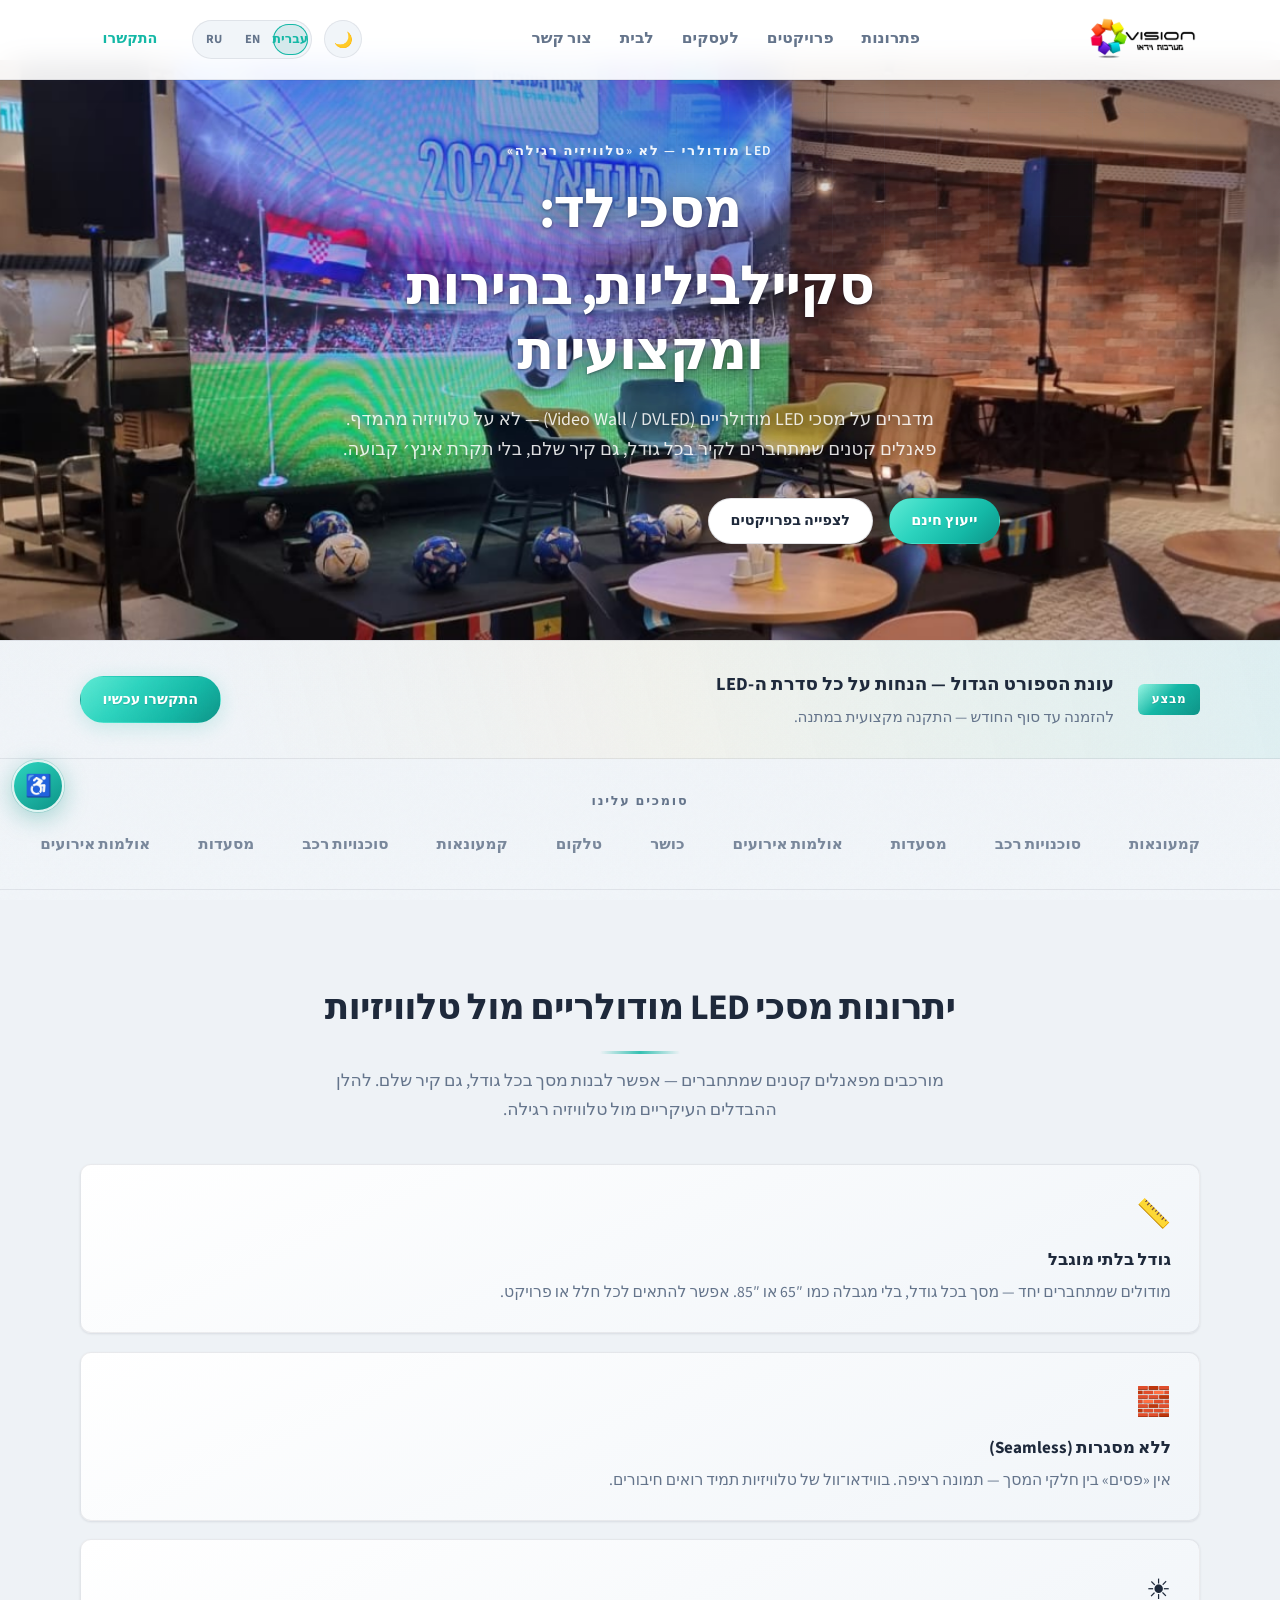
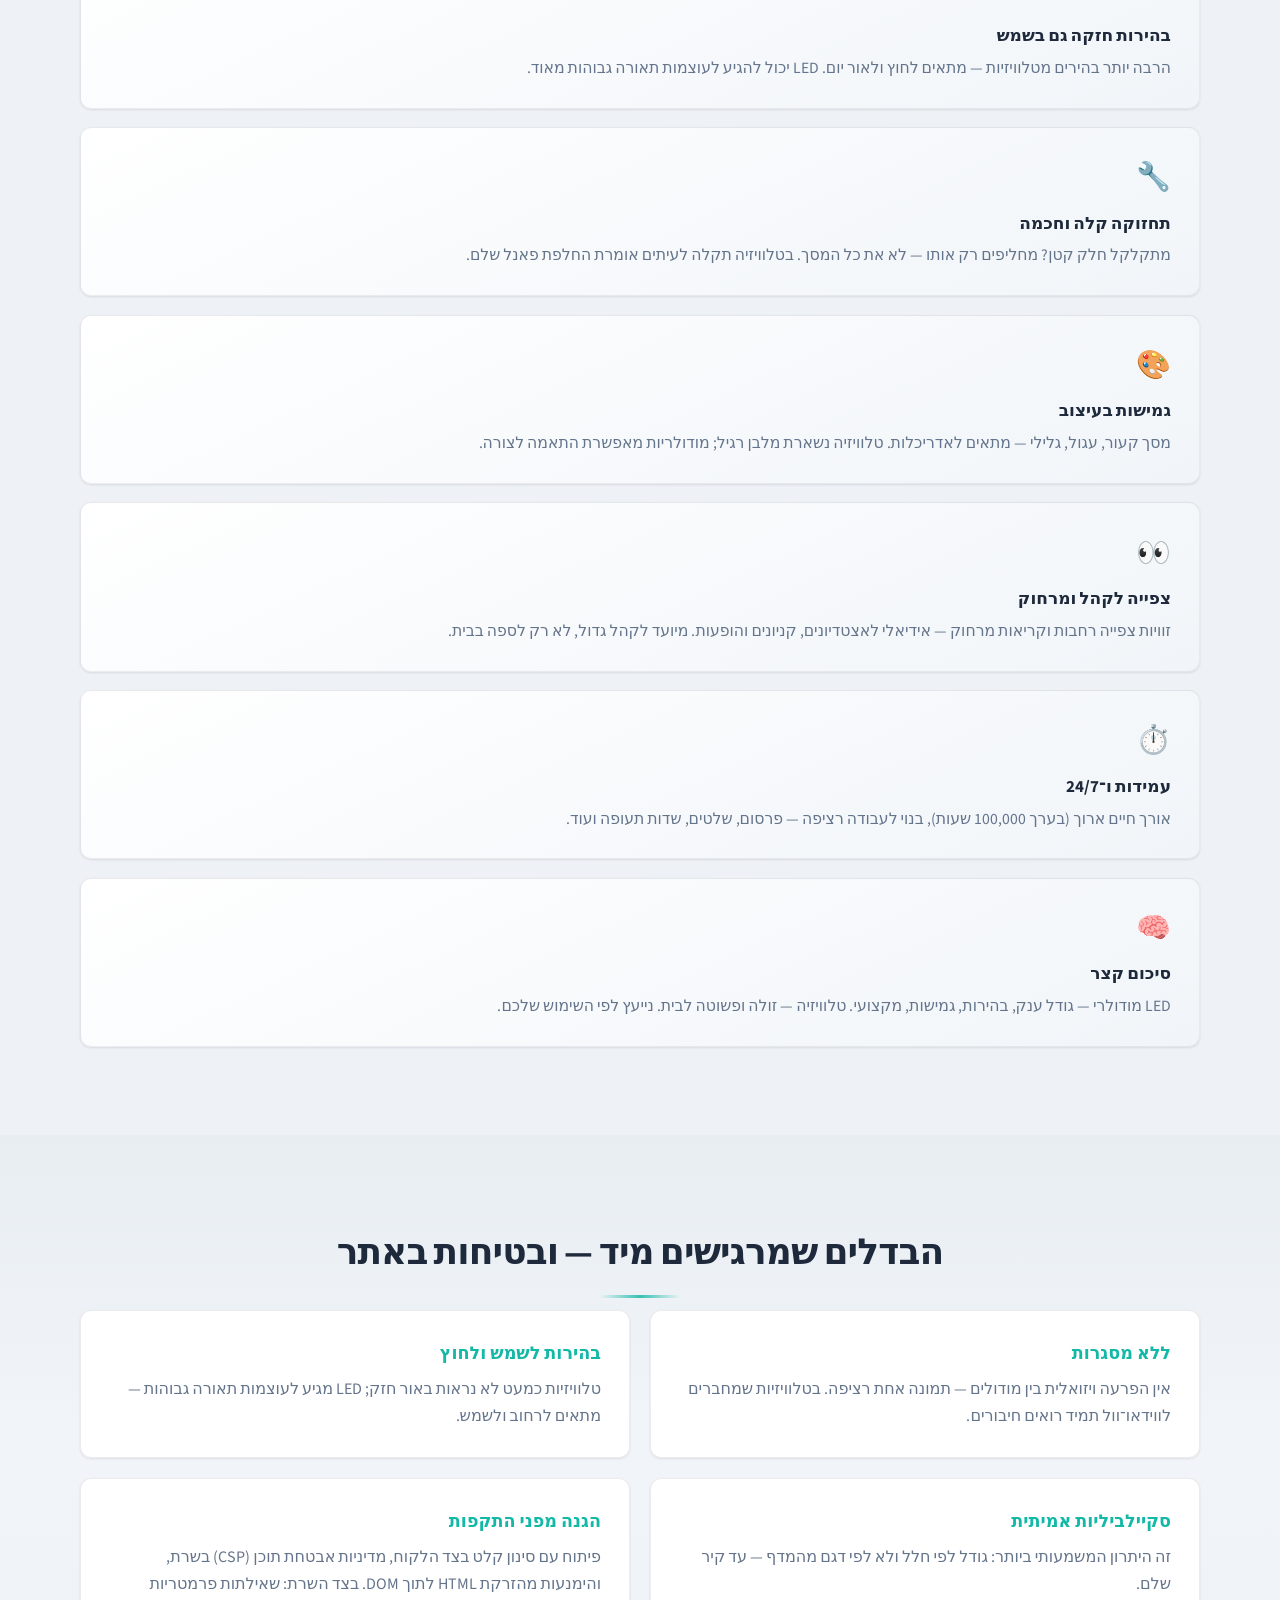
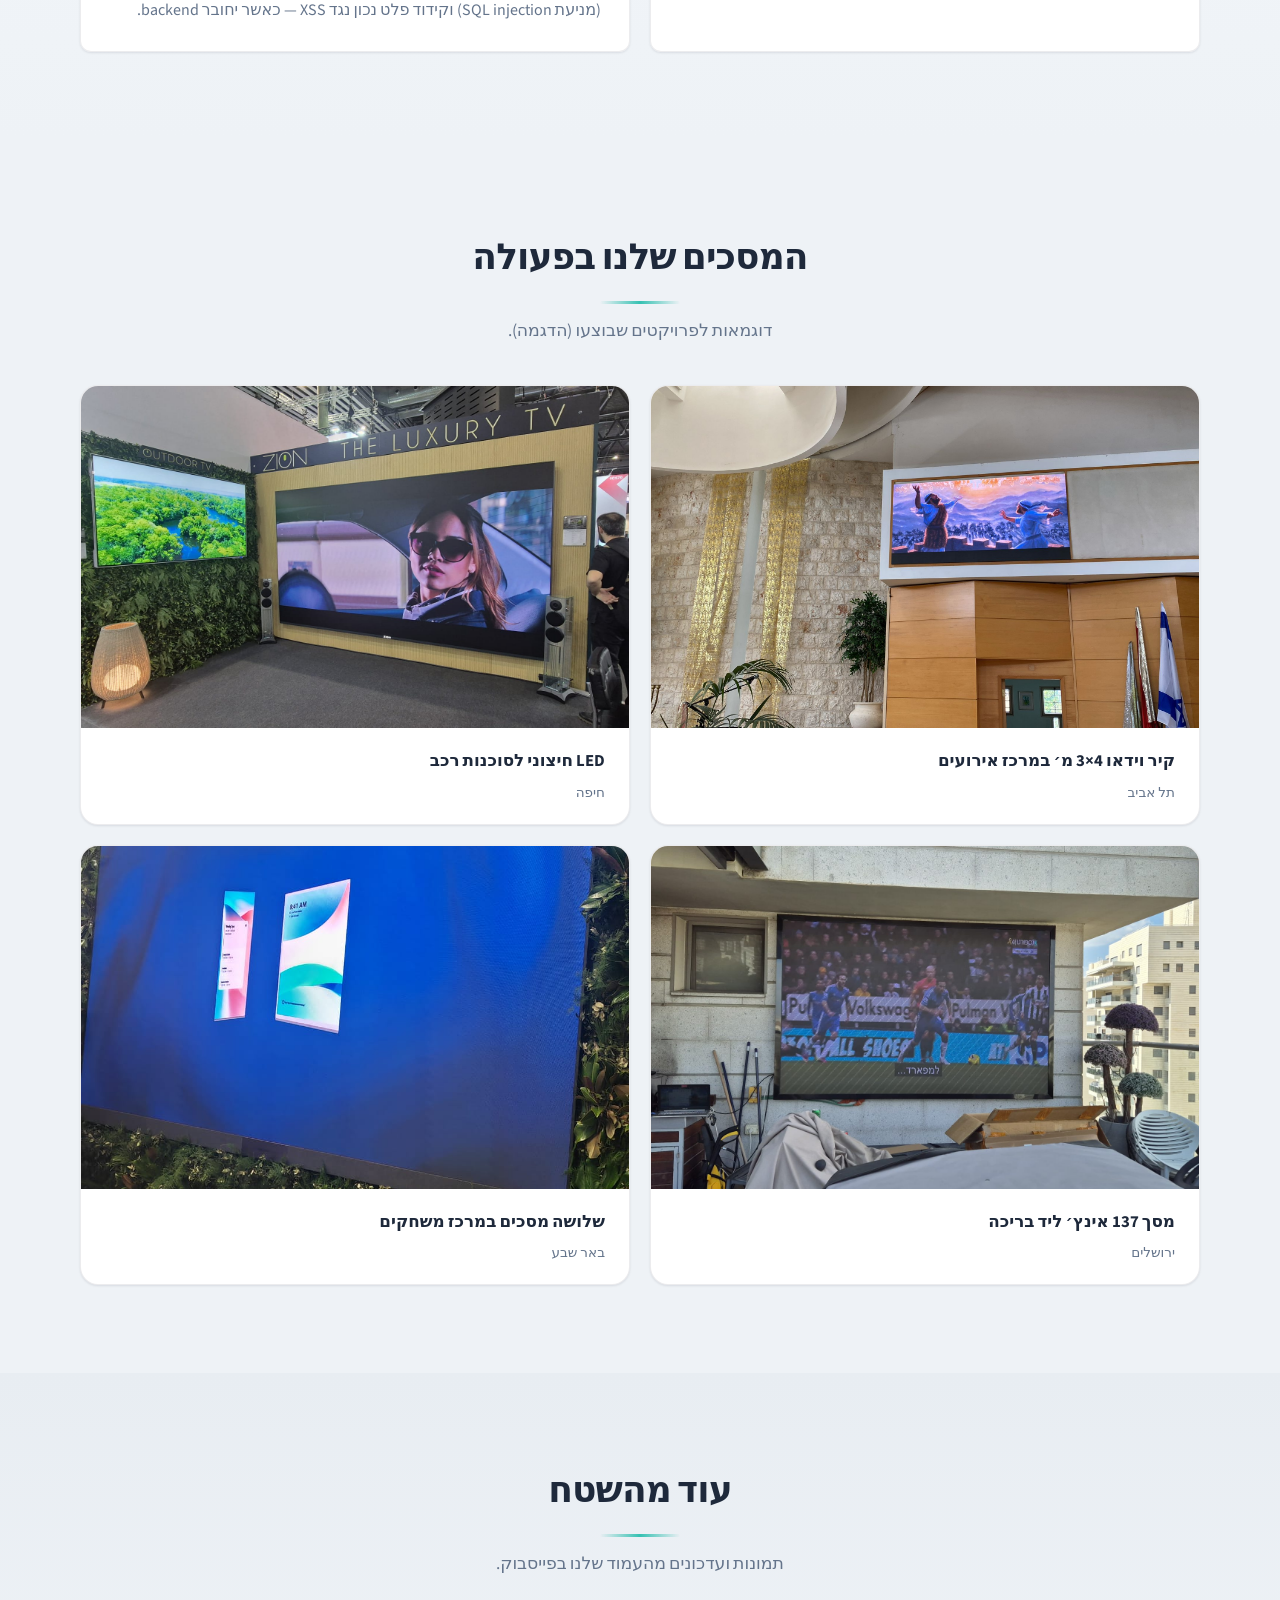
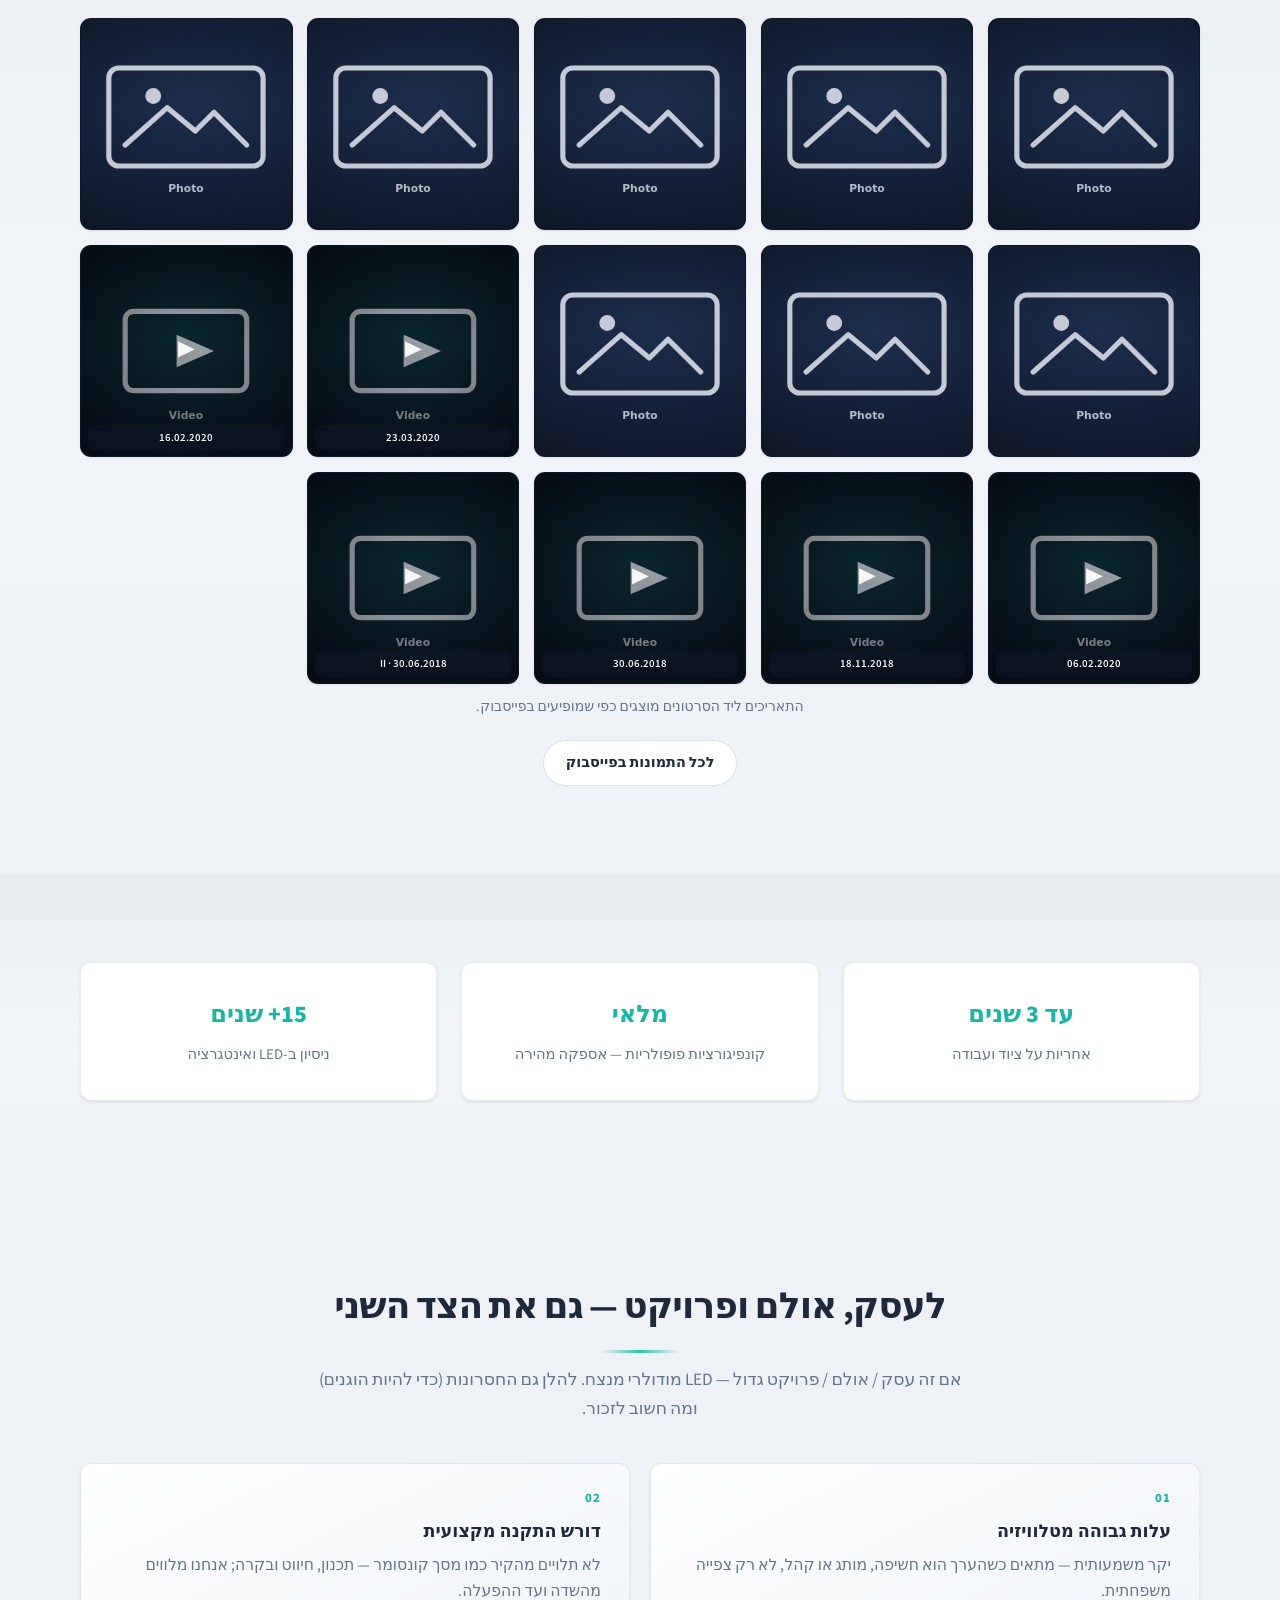
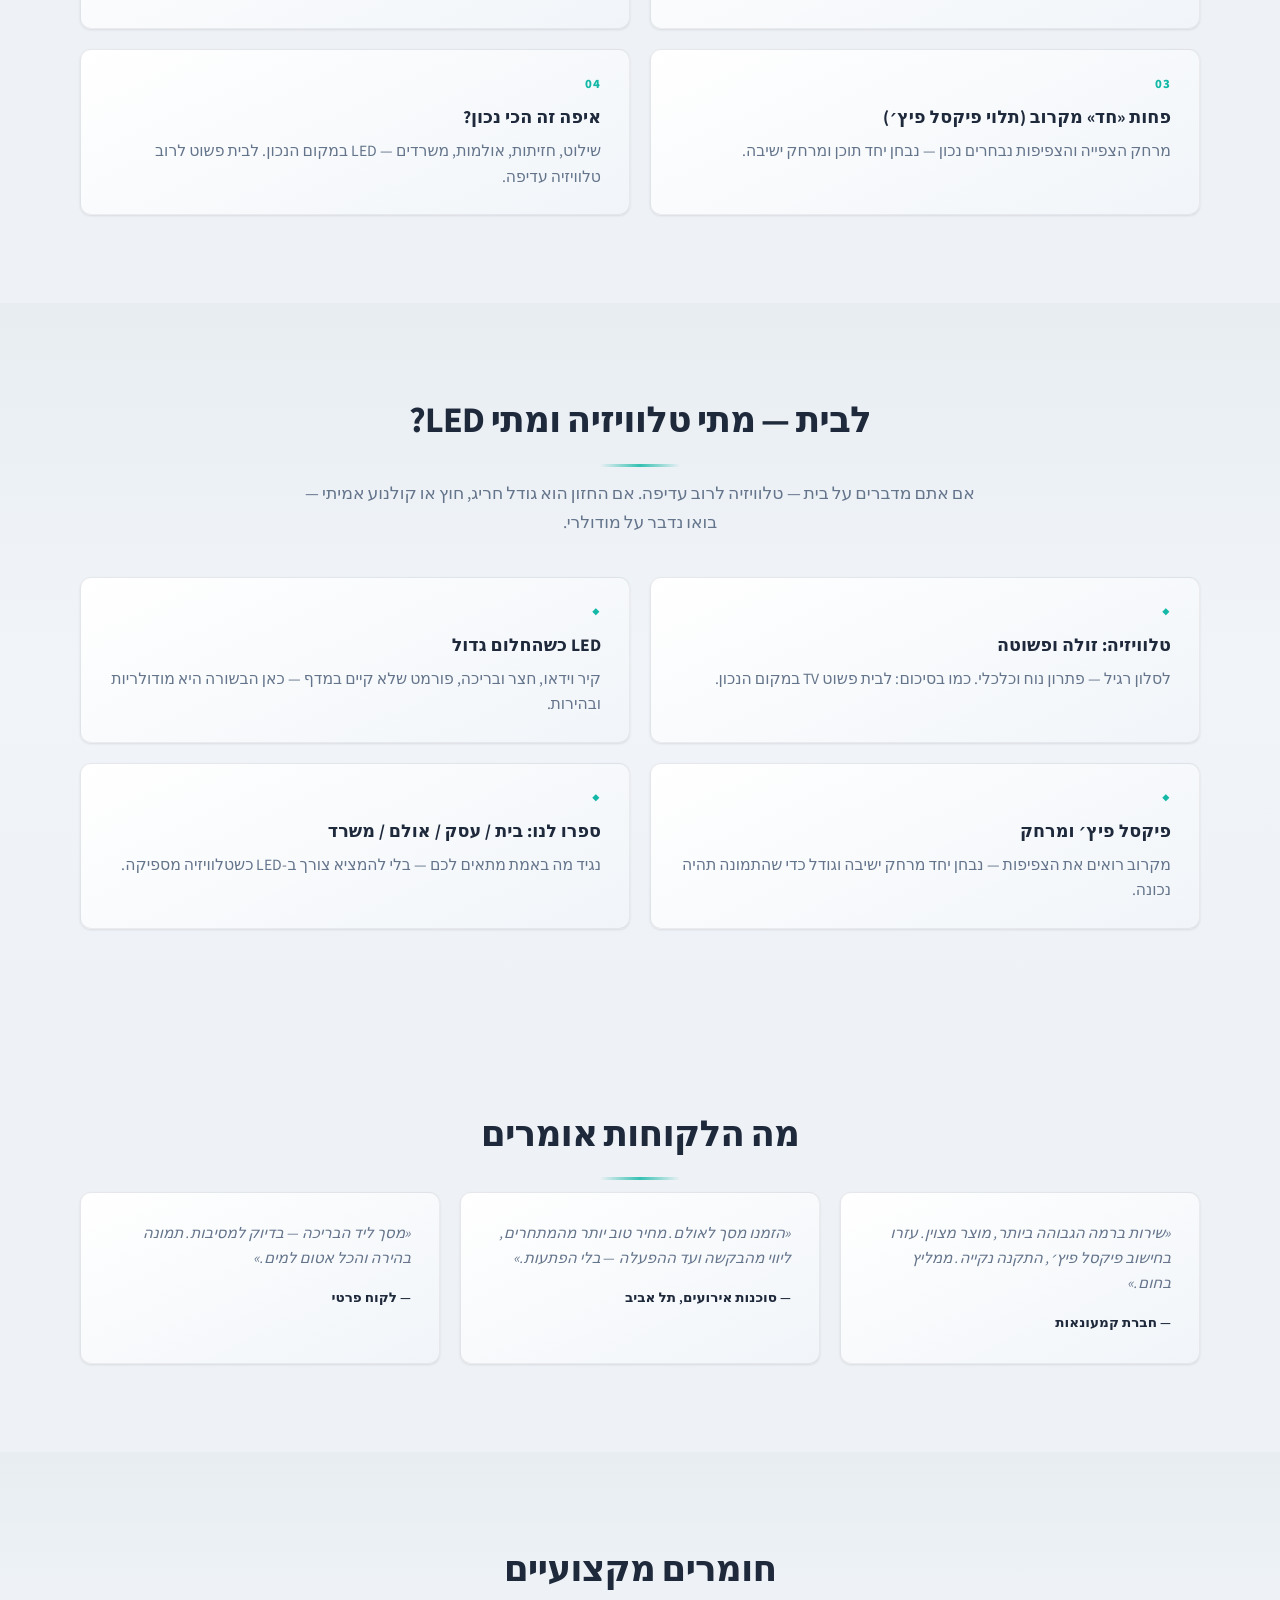
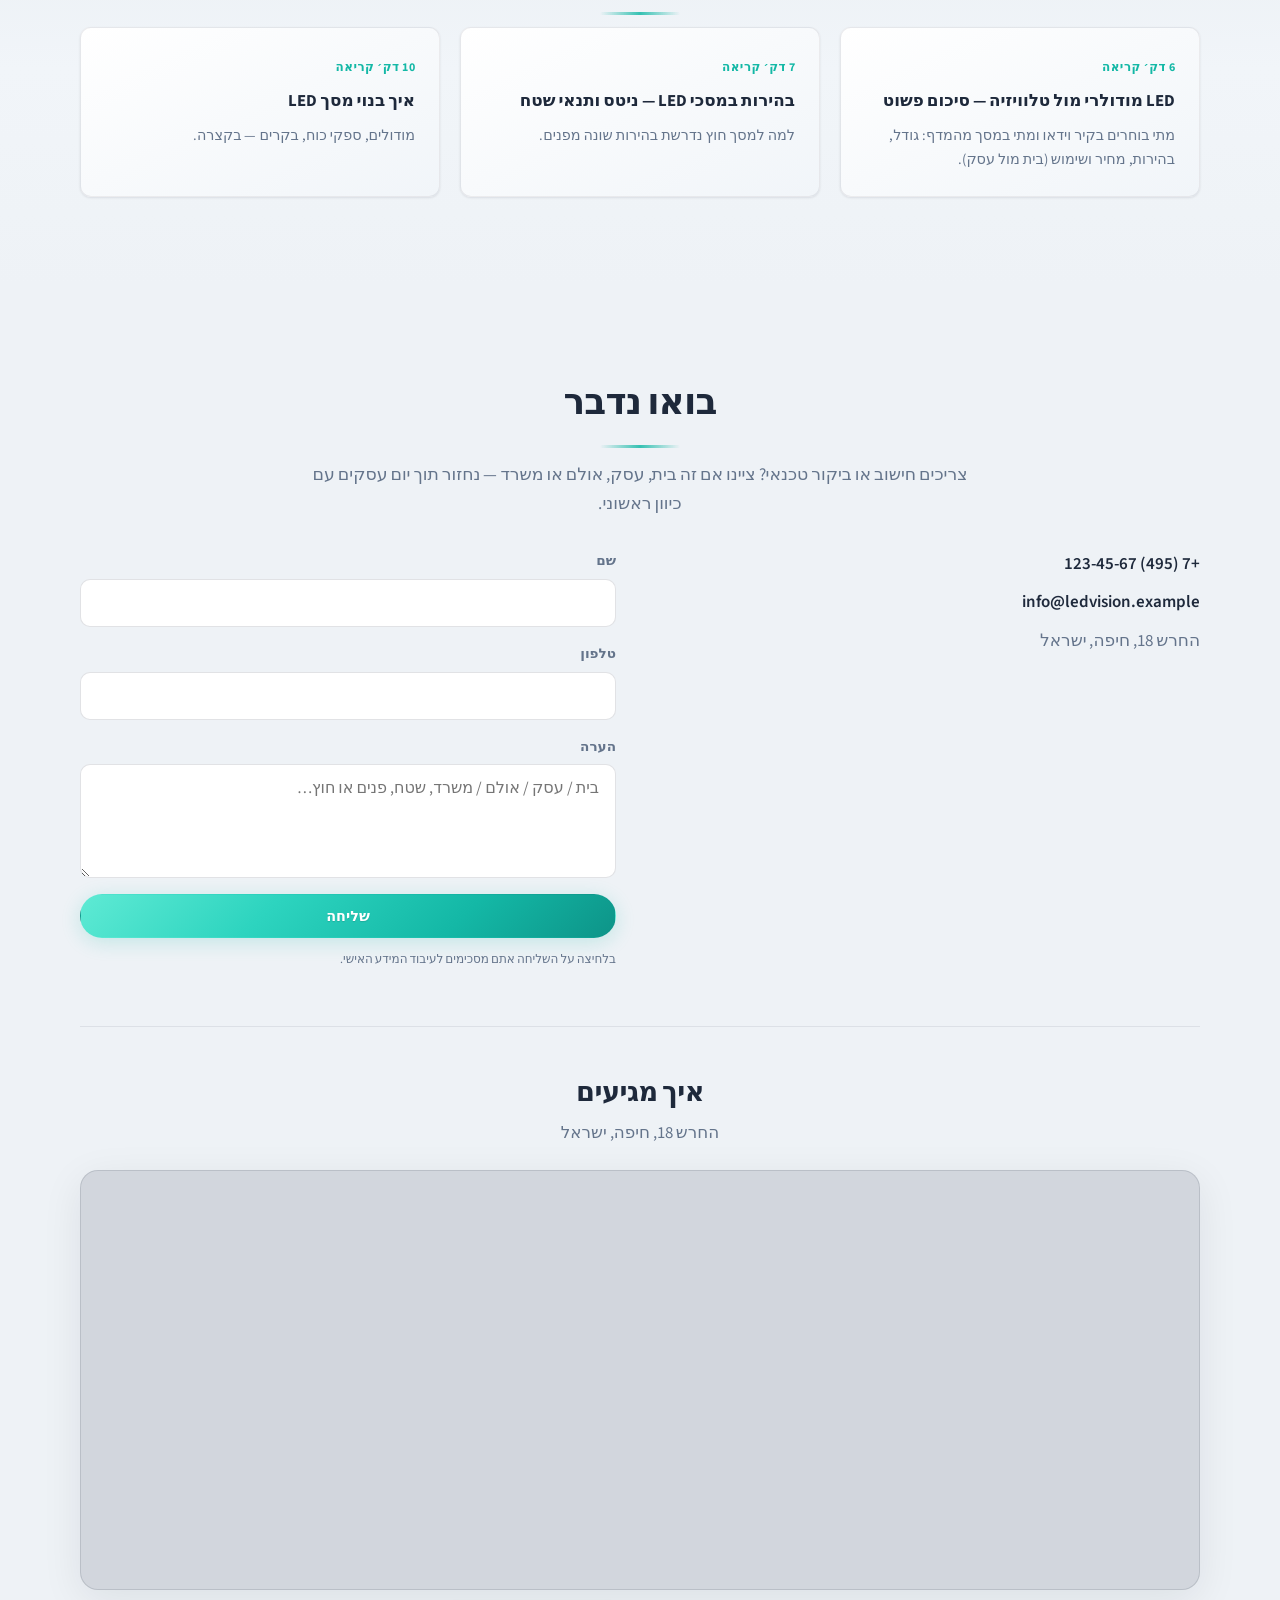
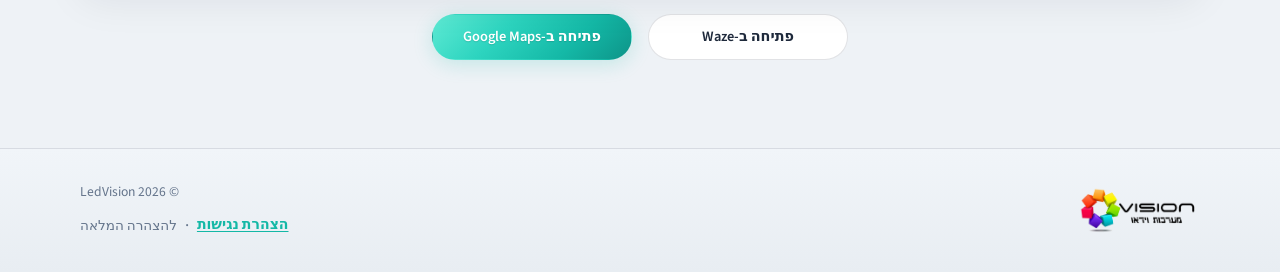
==== commit 541274fe: "feat(theme): тёмная тема с переключателем; fix(header): одна строка на мобильных без перекрытий Co-a" ====
--- a/index.html
+++ b/index.html
@@ -16,6 +16,7 @@
   <link href="https://fonts.googleapis.com/css2?family=Lexend:wght@400;500;600;700&family=Source+Sans+3:ital,wght@0,400;0,500;0,600;0,700;1,400&display=swap" rel="stylesheet" />
   <link rel="stylesheet" href="styles.css" />
   <script src="early-a11y.js"></script>
+  <script src="early-theme.js"></script>
 </head>
 <body id="top">
   <a class="skip-link" href="#main" data-i18n="a11y.skipToContent">דלג לתוכן</a>
@@ -45,6 +46,16 @@
         <a href="#contact" data-i18n="nav.contact">צור קשר</a>
       </nav>
       <div class="header__actions">
+        <button
+          type="button"
+          class="theme-toggle"
+          data-theme-toggle
+          aria-pressed="false"
+          aria-label=""
+        >
+          <span class="theme-toggle__moon" aria-hidden="true">🌙</span>
+          <span class="theme-toggle__sun" aria-hidden="true">☀️</span>
+        </button>
         <div class="lang-switch" id="lang-switch" role="group">
           <button type="button" class="lang-switch__btn is-active" data-set-lang="he" aria-pressed="true">עברית</button>
           <button type="button" class="lang-switch__btn" data-set-lang="en" aria-pressed="false">EN</button>
@@ -641,6 +652,7 @@
   <script src="i18n.js"></script>
   <script src="security-utils.js"></script>
   <script src="a11y-toolbar.js"></script>
+  <script src="theme-toggle.js"></script>
   <script src="script.js"></script>
 </body>
 </html>
--- a/styles.css
+++ b/styles.css
@@ -37,6 +37,51 @@
   --grad-promo: linear-gradient(105deg, rgba(20, 184, 166, 0.08) 0%, rgba(251, 191, 36, 0.05) 48%, transparent 82%);
   --grad-section-dim: linear-gradient(180deg, #e8edf2 0%, #f1f5f9 50%, #eef2f6 100%);
   --grad-btn-primary: linear-gradient(135deg, #5eead4 0%, #2dd4bf 35%, #14b8a6 70%, #0d9488 100%);
+  --header-bg: rgba(255, 255, 255, 0.92);
+  --lang-switch-bg: #f1f5f9;
+  --footer-bg: linear-gradient(180deg, #f1f5f9 0%, #e8edf2 100%);
+  --mobile-cta-gradient: linear-gradient(
+    180deg,
+    rgba(245, 247, 250, 0) 0%,
+    rgba(245, 247, 250, 0.92) 40%,
+    rgba(245, 247, 250, 0.98) 100%
+  );
+  --legal-header-bg: rgba(255, 255, 255, 0.95);
+  --toolbar-btn-bg: #f8fafc;
+  --toolbar-btn-hover-bg: #f1f5f9;
+}
+
+html[data-theme="dark"] {
+  color-scheme: dark;
+  --bg-top: #0b1220;
+  --bg-mid: #0f172a;
+  --bg-bottom: #0c1424;
+  --bg-elevated: #1e293b;
+  --bg-card: #1e293b;
+  --bg-card-gradient: linear-gradient(155deg, #273549 0%, #1e293b 52%, #172033 100%);
+  --border: rgba(248, 250, 252, 0.08);
+  --border-strong: rgba(248, 250, 252, 0.16);
+  --text: #f1f5f9;
+  --text-muted: #94a3b8;
+  --accent-dim: rgba(45, 212, 191, 0.16);
+  --accent-glow: rgba(20, 184, 166, 0.32);
+  --shadow-sm: 0 1px 3px rgba(2, 6, 23, 0.45), 0 1px 2px rgba(2, 6, 23, 0.35);
+  --shadow-md: 0 12px 40px rgba(2, 6, 23, 0.55);
+  --shadow-header: 0 1px 0 rgba(15, 23, 42, 0.5);
+  --grad-page: linear-gradient(180deg, #0f172a 0%, #0f172a 42%, #0c1424 100%);
+  --grad-hero:
+    radial-gradient(ellipse 88% 70% at 92% 6%, rgba(20, 184, 166, 0.14), transparent 52%),
+    radial-gradient(ellipse 65% 55% at 6% 92%, rgba(251, 191, 36, 0.06), transparent 55%),
+    linear-gradient(180deg, #131e30 0%, #0f172a 46%, #0c1424 100%);
+  --grad-promo: linear-gradient(105deg, rgba(20, 184, 166, 0.14) 0%, rgba(251, 191, 36, 0.06) 48%, transparent 82%);
+  --grad-section-dim: linear-gradient(180deg, #172033 0%, #141c2e 50%, #0f172a 100%);
+  --header-bg: rgba(15, 23, 42, 0.88);
+  --lang-switch-bg: rgba(51, 65, 85, 0.55);
+  --footer-bg: linear-gradient(180deg, #1e293b 0%, #0f172a 100%);
+  --mobile-cta-gradient: linear-gradient(180deg, rgba(15, 23, 42, 0) 0%, rgba(15, 23, 42, 0.92) 40%, rgba(15, 23, 42, 0.98) 100%);
+  --legal-header-bg: rgba(15, 23, 42, 0.94);
+  --toolbar-btn-bg: #334155;
+  --toolbar-btn-hover-bg: #3f4f63;
 }
 
 *,
@@ -118,6 +163,11 @@
   padding-bottom: var(--safe-bottom);
 }
 
+.site-shell {
+  /* Header is fixed; keep content from sliding underneath. */
+  padding-top: calc(var(--safe-top) + var(--header-h));
+}
+
 /* Mobile sticky CTA bar */
 .mobile-cta {
   display: none;
@@ -159,11 +209,13 @@
 
 /* Header */
 .header {
-  position: sticky;
+  position: fixed;
   top: 0;
-  z-index: 100;
+  left: 0;
+  right: 0;
+  z-index: 4000;
   padding-top: var(--safe-top);
-  background: rgba(255, 255, 255, 0.92);
+  background: var(--header-bg);
   backdrop-filter: blur(12px) saturate(1.1);
   border-bottom: 1px solid var(--border);
   box-shadow: 0 4px 24px rgba(15, 23, 42, 0.06), var(--shadow-header);
@@ -237,25 +289,89 @@
 
 .lang-switch {
   display: inline-flex;
-  align-items: center;
+  align-items: stretch;
   gap: 0.2rem;
   padding: 0.2rem;
-  background: #f1f5f9;
+  background: var(--lang-switch-bg);
   border: 1px solid var(--border);
   border-radius: 999px;
 }
 
+.theme-toggle {
+  display: inline-flex;
+  align-items: center;
+  justify-content: center;
+  width: 2.375rem;
+  height: 2.375rem;
+  padding: 0;
+  border: 1px solid var(--border);
+  border-radius: 999px;
+  background: var(--lang-switch-bg);
+  color: var(--text-muted);
+  cursor: pointer;
+  font-size: 1rem;
+  line-height: 1;
+  vertical-align: middle;
+  overflow: hidden;
+  flex-shrink: 0;
+  box-sizing: border-box;
+  transition: background 0.2s ease, color 0.2s ease, border-color 0.2s ease;
+  -webkit-tap-highlight-color: transparent;
+}
+
+.theme-toggle__moon,
+.theme-toggle__sun {
+  display: inline-flex;
+  align-items: center;
+  justify-content: center;
+  width: 100%;
+  height: 100%;
+  font-size: 0.95rem;
+  line-height: 1;
+}
+
+.theme-toggle:hover {
+  color: var(--text);
+  border-color: var(--border-strong);
+}
+
+.theme-toggle:focus-visible {
+  outline: 2px solid var(--accent-bright);
+  outline-offset: 2px;
+}
+
+.theme-toggle__sun {
+  display: none;
+}
+
+html[data-theme="dark"] .theme-toggle__moon {
+  display: none;
+}
+
+html[data-theme="dark"] .theme-toggle__sun {
+  display: inline-flex;
+}
+
+#lang-switch {
+  width: 120px;
+}
+
 .lang-switch__btn {
+  flex: 1 1 0;
+  min-width: 0;
+  display: inline-flex;
+  align-items: center;
+  justify-content: center;
   font-family: inherit;
   font-size: 0.78rem;
   font-weight: 700;
-  padding: 0.4rem 0.65rem;
+  padding: 0.4rem 0.35rem;
   border: none;
   border-radius: 999px;
   cursor: pointer;
   background: transparent;
   color: var(--text-muted);
-  transition: background 0.2s, color 0.2s;
+  transition: background 0.2s, color 0.2s, box-shadow 0.2s;
 }
 
 .lang-switch__btn:hover {
@@ -265,6 +381,7 @@
 .lang-switch__btn.is-active {
   background: var(--accent-dim);
   color: var(--accent-bright);
+  box-shadow: inset 0 0 0 1px var(--accent-bright);
 }
 
 .burger {
@@ -318,7 +435,7 @@
 }
 
 .btn--outline {
-  background: #ffffff;
+  background: var(--bg-elevated);
   border-color: var(--border-strong);
   color: var(--text);
 }
@@ -345,6 +462,7 @@
 
 .btn,
 .lang-switch__btn,
+.theme-toggle,
 .burger {
   touch-action: manipulation;
   -webkit-tap-highlight-color: transparent;
@@ -472,6 +590,10 @@
   background: linear-gradient(-105deg, rgba(20, 184, 166, 0.08) 0%, rgba(251, 191, 36, 0.05) 48%, transparent 82%);
 }
 
+html[data-theme="dark"][dir="rtl"] .promo {
+  background: linear-gradient(-105deg, rgba(20, 184, 166, 0.14) 0%, rgba(251, 191, 36, 0.06) 48%, transparent 82%);
+}
+
 .promo__inner {
   display: flex;
   align-items: center;
@@ -681,10 +803,14 @@
 
 .features .feature {
   padding: 1.75rem;
-  background: linear-gradient(165deg, #ffffff 0%, #f8fafc 100%);
+  background: linear-gradient(165deg, var(--bg-card) 0%, var(--bg-elevated) 100%);
   border-radius: var(--radius);
   border: 1px solid var(--border);
-  box-shadow: var(--shadow-sm), inset 0 1px 0 rgba(255, 255, 255, 0.9);
+  box-shadow: var(--shadow-sm), inset 0 1px 0 rgba(255, 255, 255, 0.06);
+}
+
+html[data-theme="dark"] .features .feature {
+  box-shadow: var(--shadow-sm), inset 0 1px 0 rgba(255, 255, 255, 0.05);
 }
 
 .features h3 {
@@ -734,13 +860,13 @@
   border-radius: var(--radius-lg);
   overflow: hidden;
   border: 1px solid var(--border);
-  background: #ffffff;
+  background: var(--bg-card);
   box-shadow: var(--shadow-sm);
 }
 
 .project__visual {
   aspect-ratio: 16 / 10;
-  background: linear-gradient(145deg, #e2e8f0 0%, #f1f5f9 100%);
+  background: linear-gradient(145deg, rgba(148, 163, 184, 0.2) 0%, rgba(148, 163, 184, 0.08) 100%);
   overflow: hidden;
 }
 
@@ -795,7 +921,7 @@
   border-radius: var(--radius);
   overflow: hidden;
   border: 1px solid var(--border);
-  background: #ffffff;
+  background: var(--bg-card);
   box-shadow: var(--shadow-sm);
   transition: transform 0.2s ease, box-shadow 0.2s ease, border-color 0.2s ease;
 }
@@ -964,7 +1090,7 @@
 .trust__item {
   text-align: center;
   padding: 2rem 1.5rem;
-  background: #ffffff;
+  background: var(--bg-card);
   border-radius: var(--radius);
   border: 1px solid var(--border);
   box-shadow: var(--shadow-sm);
@@ -1106,7 +1232,7 @@
   padding: 0.75rem 1rem;
   border-radius: 10px;
   border: 1px solid var(--border-strong);
-  background: #ffffff;
+  background: var(--bg-elevated);
   color: var(--text);
   font-family: inherit;
   font-size: 1rem;
@@ -1159,7 +1285,7 @@
   aspect-ratio: 16 / 10;
   max-height: 420px;
   width: 100%;
-  background: #e2e8f0;
+  background: var(--border-strong);
   box-shadow: var(--shadow-md);
 }
 
@@ -1189,7 +1315,7 @@
 .footer {
   border-top: 1px solid var(--border);
   padding: 2rem 0;
-  background: linear-gradient(180deg, #f1f5f9 0%, #e8edf2 100%);
+  background: var(--footer-bg);
 }
 
 .footer__inner {
@@ -1361,18 +1487,18 @@
 
 .a11y-drawer__sheet {
   height: 100%;
-  background: #ffffff;
-  color: #1e293b;
+  background: var(--bg-elevated);
+  color: var(--text);
   overflow-y: auto;
   -webkit-overflow-scrolling: touch;
   box-shadow: -6px 0 32px rgba(0, 0, 0, 0.14);
-  border-inline-start: 1px solid #e2e8f0;
+  border-inline-start: 1px solid var(--border-strong);
 }
 
 [dir="ltr"] .a11y-drawer__sheet {
   box-shadow: 6px 0 32px rgba(0, 0, 0, 0.14);
   border-inline-start: none;
-  border-inline-end: 1px solid #e2e8f0;
+  border-inline-end: 1px solid var(--border-strong);
 }
 
 .a11y-drawer__header {
@@ -1381,8 +1507,8 @@
   justify-content: space-between;
   gap: 1rem;
   padding: 1.1rem 1.1rem 1rem;
-  border-bottom: 1px solid #e2e8f0;
-  background: linear-gradient(180deg, #f8fafc 0%, #ffffff 100%);
+  border-bottom: 1px solid var(--border-strong);
+  background: linear-gradient(180deg, var(--bg-card) 0%, var(--bg-elevated) 100%);
   position: sticky;
   top: 0;
   z-index: 1;
@@ -1393,7 +1519,7 @@
   font-size: 1.2rem;
   font-weight: 700;
   line-height: 1.3;
-  color: #0f172a;
+  color: var(--text);
   padding-top: 0.15rem;
 }
 
@@ -1404,10 +1530,10 @@
   display: inline-flex;
   align-items: center;
   justify-content: center;
-  border: 1px solid #e2e8f0;
+  border: 1px solid var(--border-strong);
   border-radius: 8px;
-  background: #ffffff;
-  color: #475569;
+  background: var(--bg-elevated);
+  color: var(--text-muted);
   font-size: 1.35rem;
   line-height: 1;
   cursor: pointer;
@@ -1415,9 +1541,9 @@
 }
 
 .a11y-drawer__close:hover {
-  background: #f1f5f9;
-  color: #0f172a;
-  border-color: #cbd5e1;
+  background: var(--toolbar-btn-hover-bg);
+  color: var(--text);
+  border-color: var(--border-strong);
 }
 
 .a11y-drawer__body {
@@ -1429,7 +1555,7 @@
 .a11y-drawer__intro,
 .a11y-drawer__outro {
   margin: 0 0 1rem;
-  color: #334155;
+  color: var(--text-muted);
 }
 
 .a11y-drawer__subtitle {
@@ -1438,13 +1564,13 @@
   font-weight: 700;
   text-transform: uppercase;
   letter-spacing: 0.06em;
-  color: #64748b;
+  color: var(--text-muted);
 }
 
 .a11y-drawer__list {
   margin: 0 0 1.15rem;
   padding-inline-start: 1.2rem;
-  color: #334155;
+  color: var(--text-muted);
 }
 
 .a11y-drawer__list li {
@@ -1485,7 +1611,7 @@
 .legal-header {
   padding: var(--safe-top) 0 0;
   border-bottom: 1px solid var(--border);
-  background: rgba(255, 255, 255, 0.95);
+  background: var(--legal-header-bg);
   backdrop-filter: blur(10px);
 }
 
@@ -1498,6 +1624,13 @@
   padding: 1rem 0;
 }
 
+.legal-header__tools {
+  display: flex;
+  flex-wrap: wrap;
+  align-items: center;
+  gap: 0.65rem 1rem;
+}
+
 .legal-back {
   min-height: 44px;
 }
@@ -1620,6 +1753,11 @@
 }
 
 @media (max-width: 768px) {
+  :root {
+    /* Одна строка в шапке: лого + действия */
+    --header-h: 3.65rem;
+  }
+
   body {
     /* Space for sticky CTA bar */
     padding-bottom: max(calc(var(--safe-bottom) + 4.75rem), var(--safe-bottom));
@@ -1633,7 +1771,7 @@
     bottom: 0;
     z-index: 5000;
     padding: 0.65rem max(0.75rem, var(--safe-left)) max(0.65rem, var(--safe-bottom)) max(0.75rem, var(--safe-right));
-    background: linear-gradient(180deg, rgba(245, 247, 250, 0) 0%, rgba(245, 247, 250, 0.92) 40%, rgba(245, 247, 250, 0.98) 100%);
+    background: var(--mobile-cta-gradient);
     backdrop-filter: blur(10px);
   }
 
@@ -1646,7 +1784,7 @@
     overflow: hidden;
     border: 1px solid var(--border-strong);
     box-shadow: var(--shadow-md);
-    background: #ffffff;
+    background: var(--bg-elevated);
   }
 
   .mobile-cta__btn {
@@ -1674,37 +1812,39 @@
   }
 
   .header__inner {
-    flex-wrap: wrap;
-    row-gap: 0.65rem;
-    padding-block: 0.65rem;
+    flex-wrap: nowrap;
+    gap: 0.4rem;
+    padding-block: 0.5rem;
     align-items: center;
+    min-width: 0;
   }
 
   .logo {
-    flex: 1;
+    flex: 0 1 auto;
     min-width: 0;
-    margin-top: 5px;
+    margin-top: 0;
+    max-width: min(44vw, 172px);
   }
 
   .logo__img {
-    max-height: 2.45rem;
-    max-width: min(260px, 82vw);
+    max-height: 2.2rem;
+    max-width: 100%;
   }
 
   .nav {
     position: fixed;
-    z-index: 99;
+    z-index: 3900;
     left: 0;
     right: 0;
-    top: calc(3.6rem + var(--safe-top));
+    top: calc(var(--safe-top) + var(--header-h));
     flex-direction: column;
     align-items: stretch;
     padding: 0.75rem max(1rem, var(--safe-left)) 1rem max(1rem, var(--safe-right));
     padding-bottom: max(1rem, var(--safe-bottom));
-    background: #ffffff;
+    background: var(--bg-elevated);
     border-bottom: 1px solid var(--border);
     gap: 0;
-    max-height: min(75vh, calc(100vh - 3.6rem - var(--safe-top)));
+    max-height: min(75vh, calc(100vh - var(--safe-top) - var(--header-h)));
     overflow-y: auto;
     -webkit-overflow-scrolling: touch;
     overscroll-behavior: contain;
@@ -1782,32 +1922,52 @@
   }
 
   .header__actions {
-    flex: 0 0 auto;
+    flex: 1 1 auto;
+    flex-wrap: nowrap;
+    min-width: 0;
+    gap: 0.3rem;
+    justify-content: flex-end;
+    align-items: center;
+    max-width: none;
+  }
+
+  .header__actions .btn--ghost {
+    min-height: 40px;
+    padding-inline: 0.5rem;
+    font-size: 0.8rem;
+    flex-shrink: 0;
+    white-space: nowrap;
+  }
+
+  .header__actions .theme-toggle {
+    width: 2.25rem;
+    height: 2.25rem;
+    order: 0;
+  }
+
+  .lang-switch {
+    order: 0;
+    flex: 0 1 auto;
+    justify-content: center;
+    width: auto;
+    min-width: 0;
+    min-height: 0;
+    padding: 3px;
+    gap: 3px;
+    margin: 0;
+    flex-shrink: 1;
+  }
+
+  #lang-switch {
+    width: min(118px, 32vw);
     max-width: 100%;
   }
 
-  .header__actions .btn--ghost {
-    min-height: 44px;
-    padding-inline: 1rem;
-  }
-
-  .lang-switch {
-    order: -1;
-    flex: 0 0 auto;
-    justify-content: center;
-    width: fit-content;
-    max-width: calc(100% - 10px);
-    min-height: 0;
-    padding: 4px;
-    gap: 4px;
-    margin: 5px auto 0;
-  }
-
   .lang-switch__btn {
-    min-width: 34px;
+    min-width: 0;
     min-height: 28px;
-    padding: 0.25rem 0.55rem;
-    font-size: 0.7rem;
+    padding: 0.22rem 0.28rem;
+    font-size: 0.65rem;
   }
 
   .hero {
@@ -2040,7 +2200,7 @@
   padding: 0.45rem 0.65rem;
   border-radius: var(--radius);
   border: 1px solid var(--border);
-  background: #f8fafc;
+  background: var(--toolbar-btn-bg);
   color: var(--text);
   font: inherit;
   font-size: 0.92rem;
@@ -2051,7 +2211,7 @@
 }
 
 .a11y-toolbar__btn:hover {
-  background: #f1f5f9;
+  background: var(--toolbar-btn-hover-bg);
   border-color: var(--border-strong);
 }
 
@@ -2139,6 +2299,13 @@
   --grad-hero: none;
   --grad-promo: linear-gradient(105deg, rgba(255, 255, 0, 0.12) 0%, transparent 70%);
   --grad-btn-primary: linear-gradient(135deg, #ffff66 0%, #ffff00 50%, #e6e600 100%);
+  --header-bg: rgba(10, 10, 10, 0.95);
+  --lang-switch-bg: #1a1a1a;
+  --footer-bg: linear-gradient(180deg, #141414 0%, #0a0a0a 100%);
+  --mobile-cta-gradient: linear-gradient(180deg, rgba(10, 10, 10, 0) 0%, rgba(10, 10, 10, 0.92) 40%, rgba(10, 10, 10, 0.98) 100%);
+  --legal-header-bg: rgba(10, 10, 10, 0.96);
+  --toolbar-btn-bg: #222222;
+  --toolbar-btn-hover-bg: #2a2a2a;
 }
 
 html.a11y-high-contrast body {
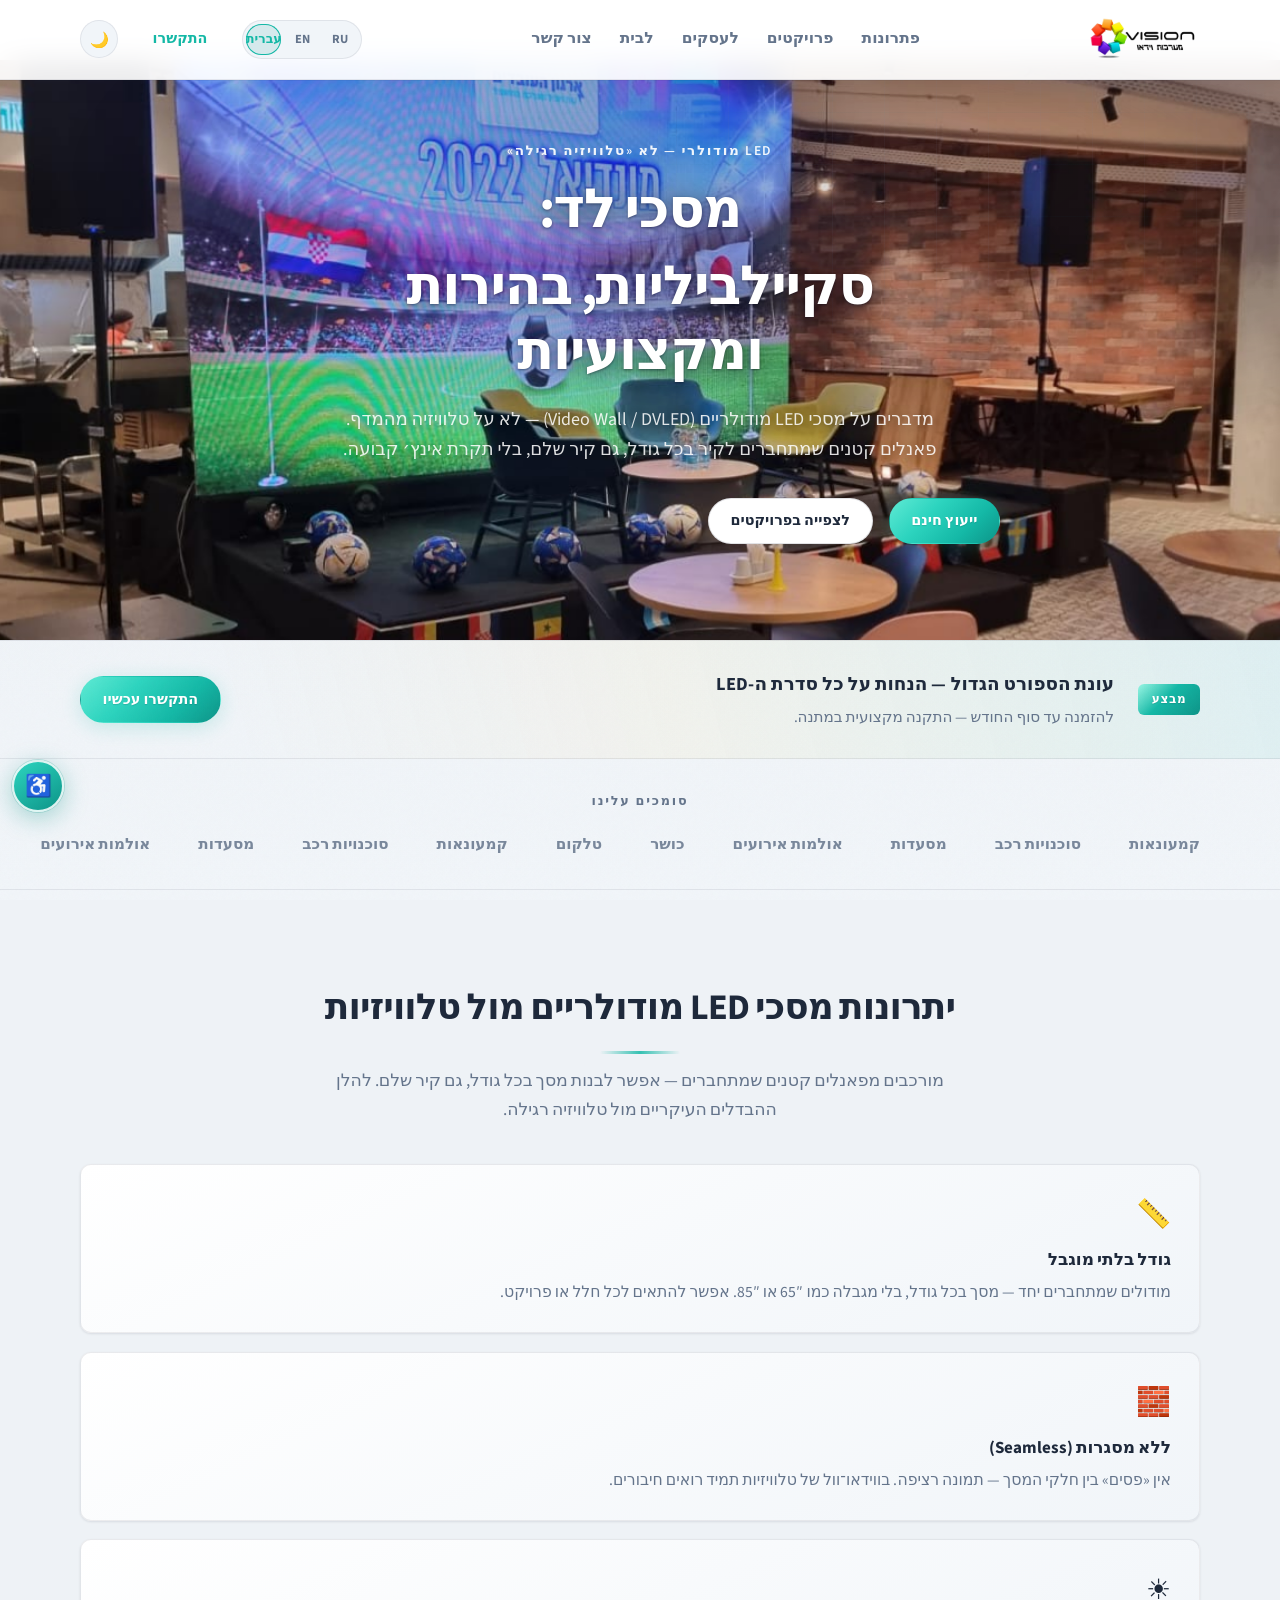
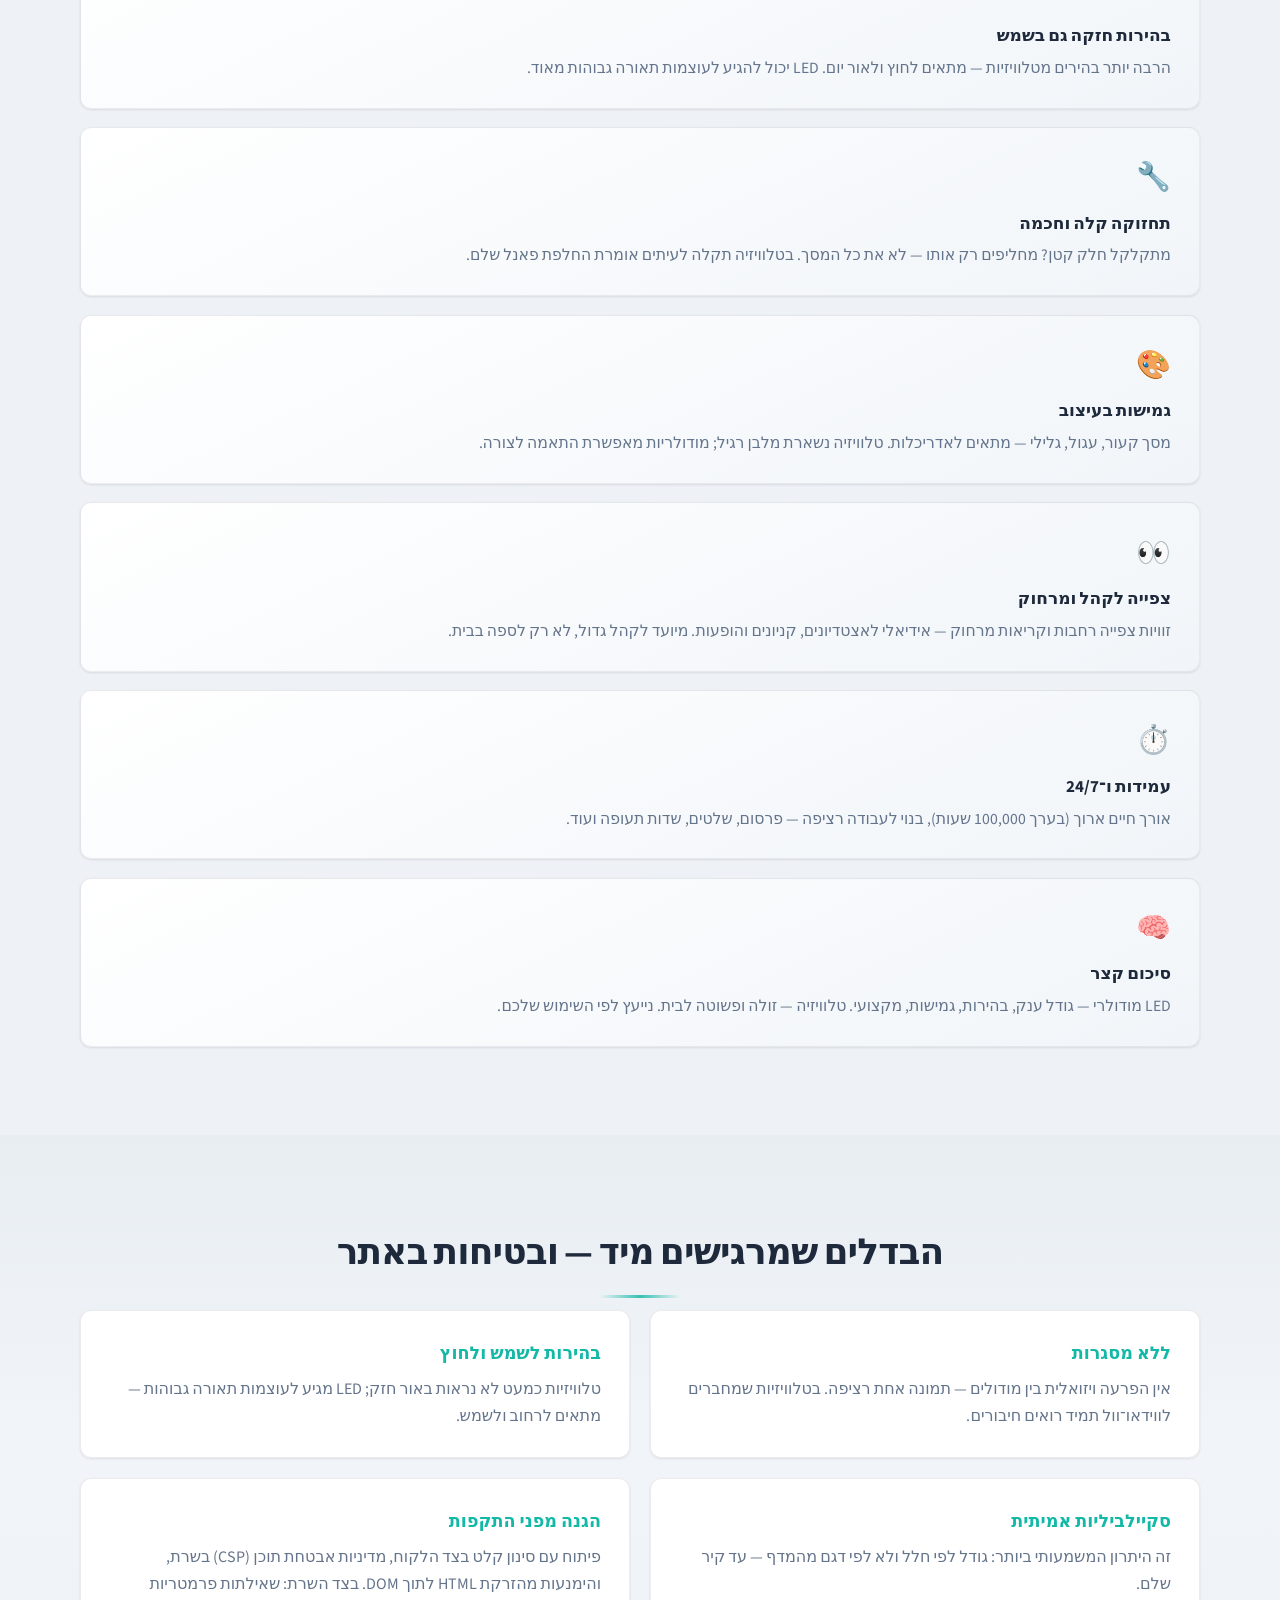
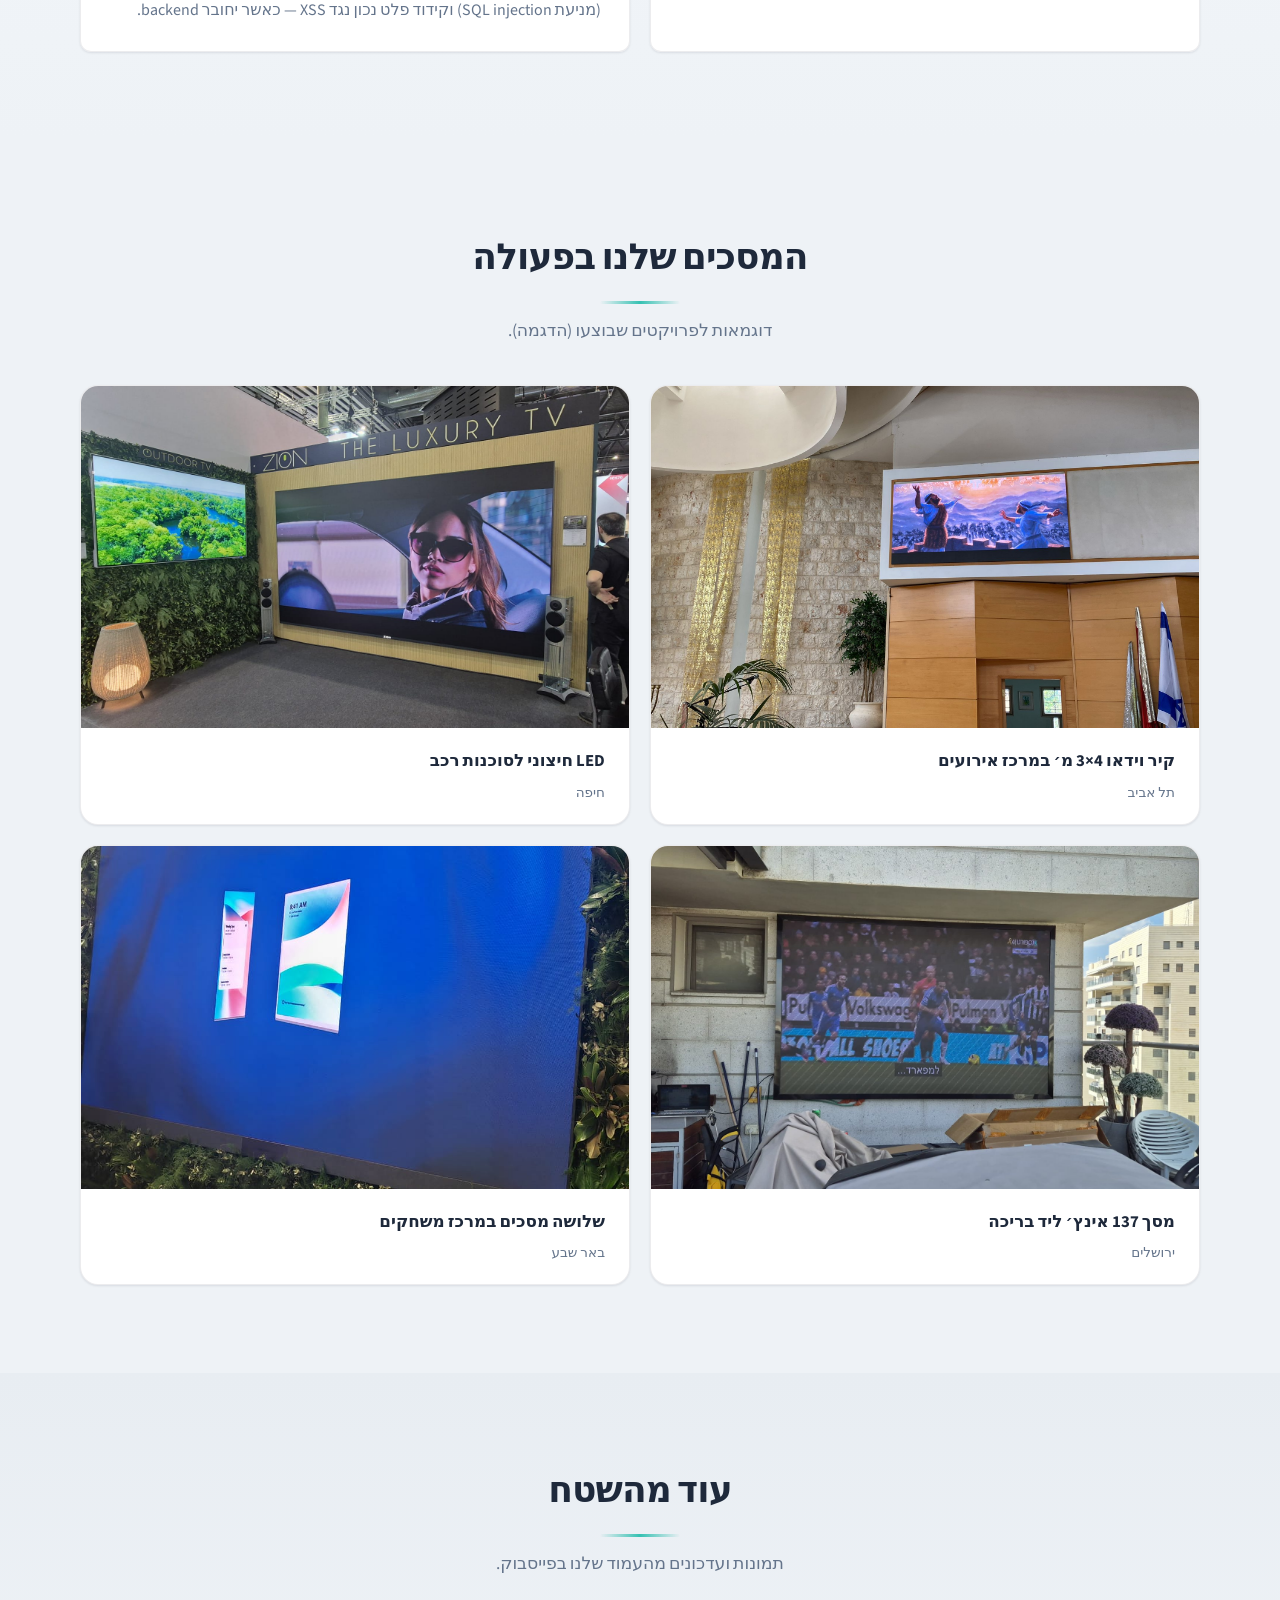
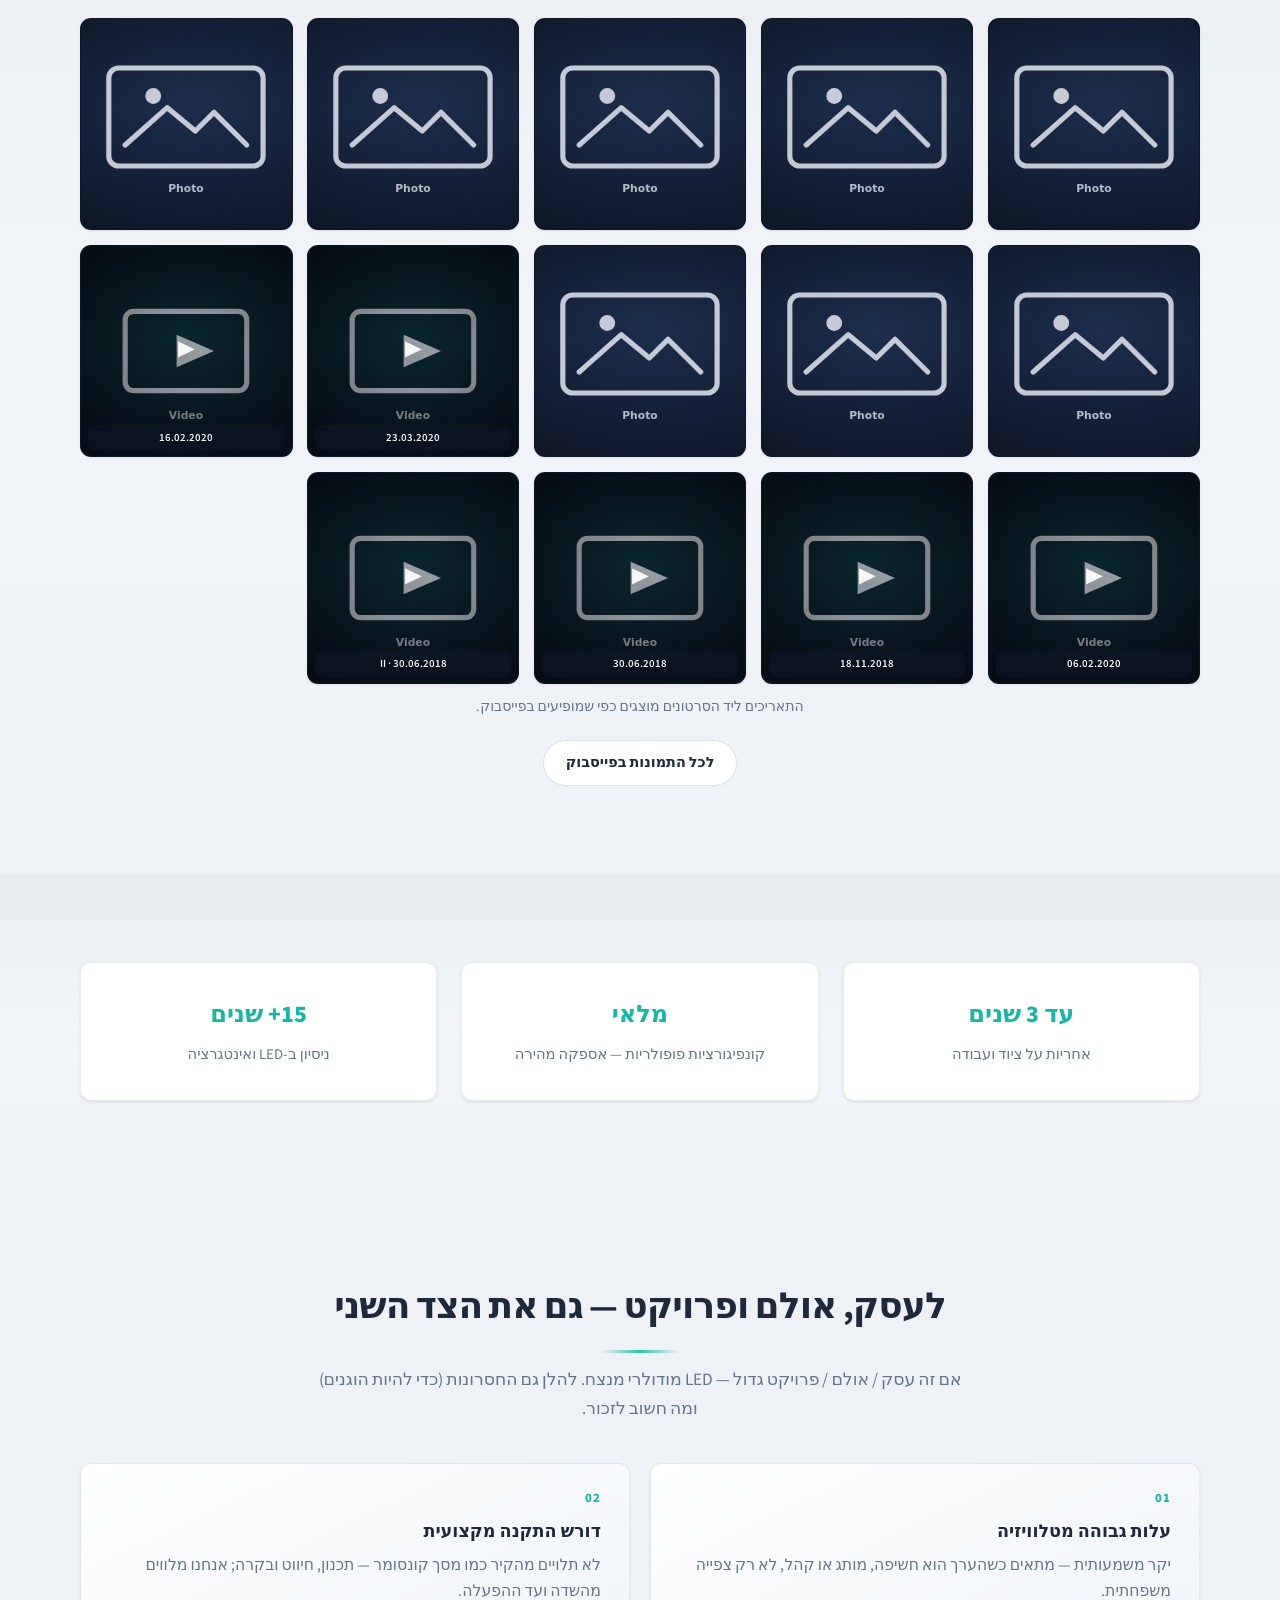
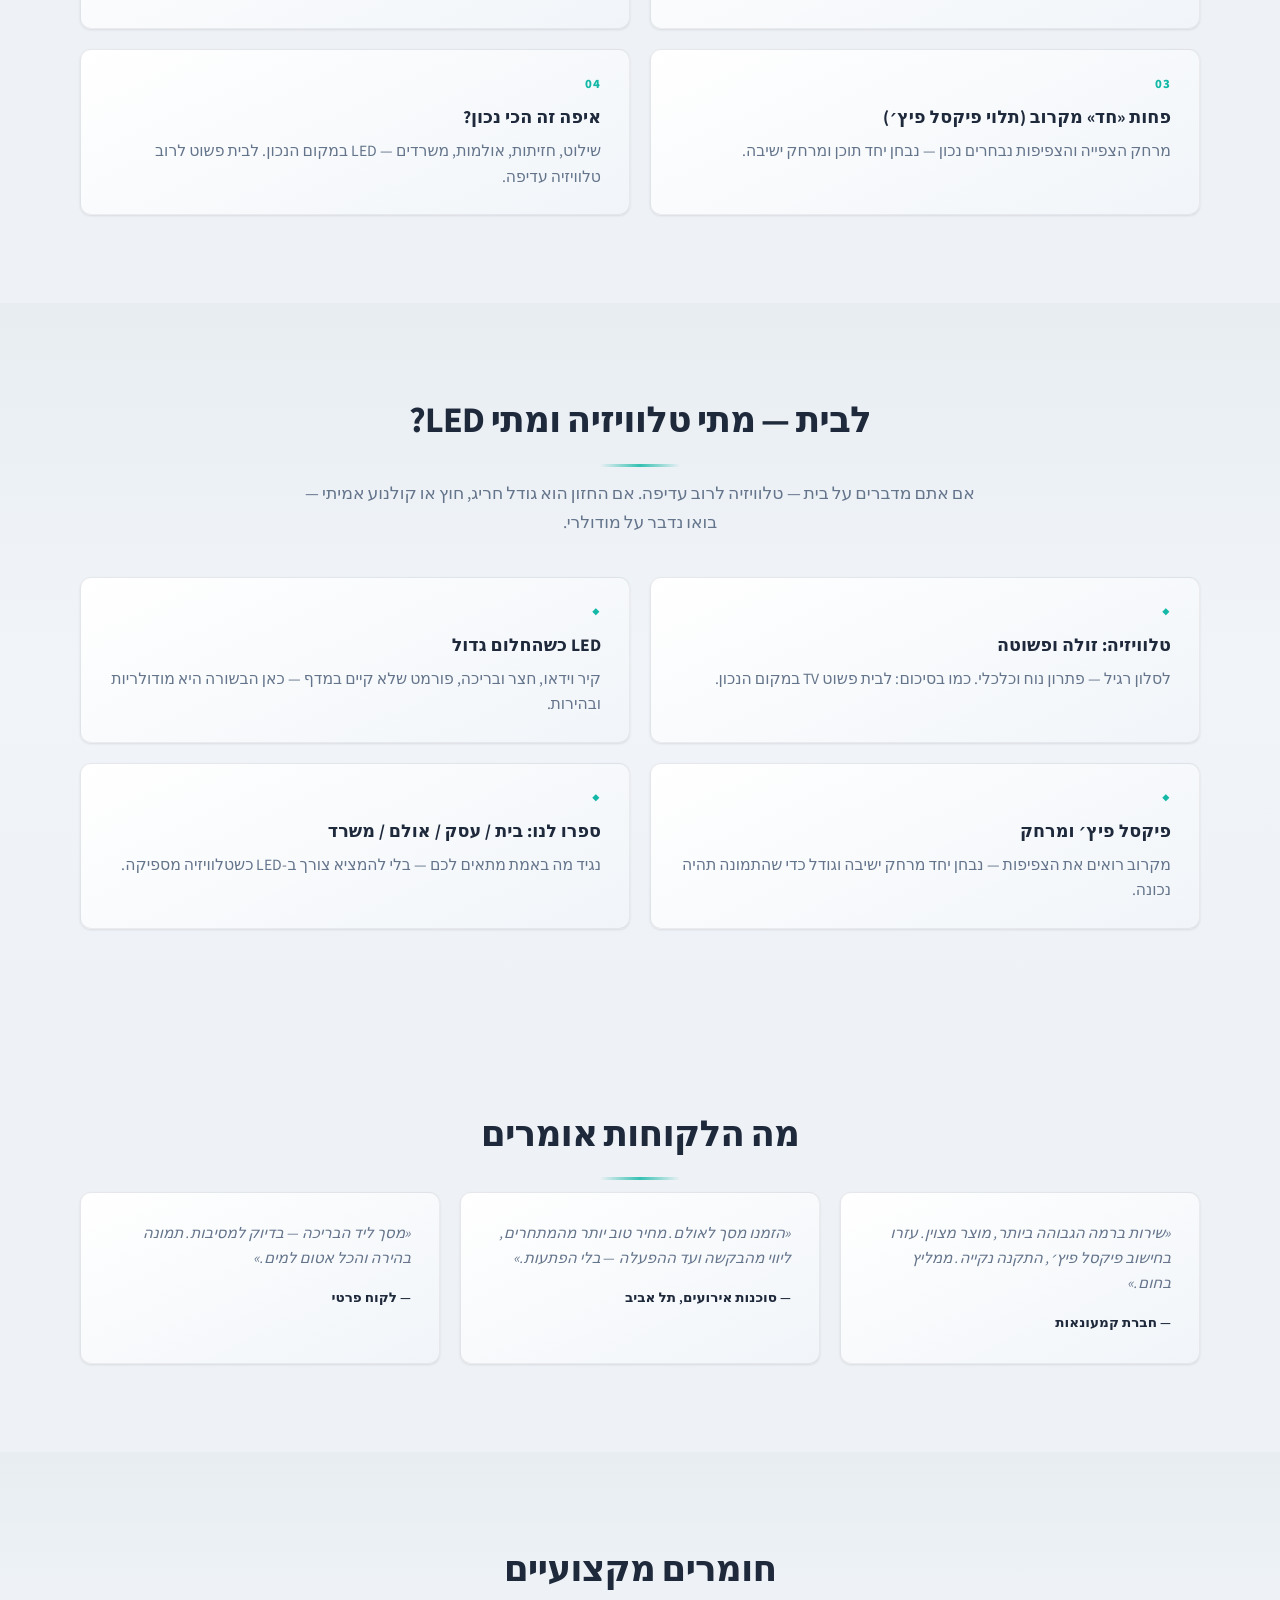
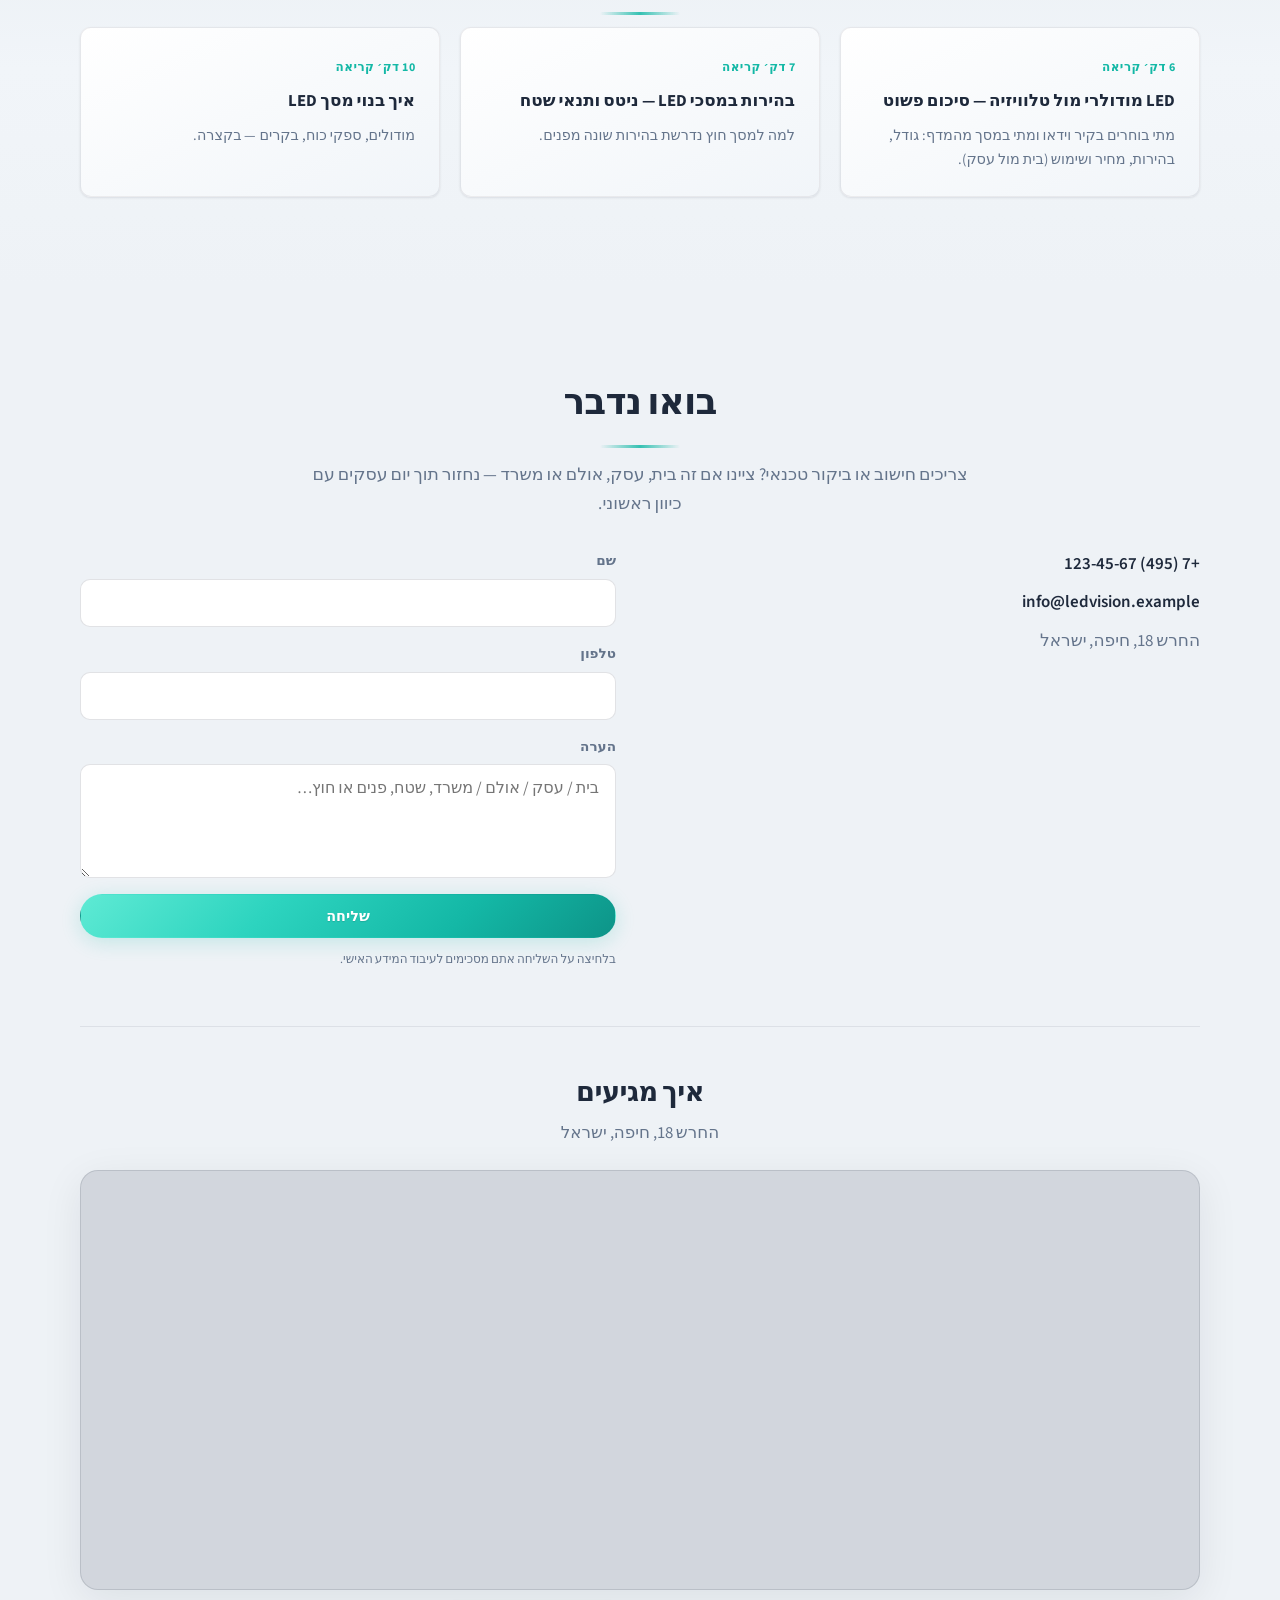
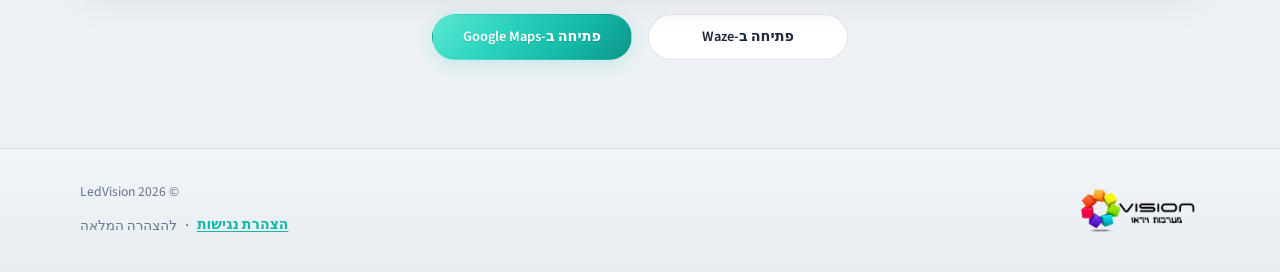
==== commit 590e4dc6: "fix(logo): клип только под знак; порядок действий в шапке; правка 33/33 для VISION Co-authored-by: C" ====
--- a/index.html
+++ b/index.html
@@ -23,15 +23,27 @@
   <div class="site-shell">
   <header class="header">
     <div class="container header__inner">
-      <a href="#top" class="logo">
-        <img
-          class="logo__img"
-          src="assets/Vision_Logo_brand.png"
-          alt="LedVision"
-          width="400"
-          height="159"
-          decoding="async"
-        />
+      <a href="#top" class="logo logo--split" aria-label="LedVision">
+        <span class="logo__mark" aria-hidden="true">
+          <img
+            class="logo__mark-img"
+            src="assets/Vision_Logo_brand.png"
+            alt=""
+            width="400"
+            height="159"
+            decoding="async"
+          />
+        </span>
+        <span class="logo__wordmark" aria-hidden="true">
+          <img
+            class="logo__wordmark-img"
+            src="assets/Vision_Logo_brand.png"
+            alt=""
+            width="400"
+            height="159"
+            decoding="async"
+          />
+        </span>
       </a>
       <nav class="nav" id="nav" aria-label="Main">
         <div class="nav__mobile-head">
@@ -45,7 +57,10 @@
         <a href="#home" data-i18n="nav.home">לבית</a>
         <a href="#contact" data-i18n="nav.contact">צור קשר</a>
       </nav>
-      <div class="header__actions">
+      <div class="header__actions" dir="ltr">
+        <button class="burger" type="button" aria-label="תפריט" aria-expanded="false" id="burger">
+          <span></span><span></span><span></span>
+        </button>
         <button
           type="button"
           class="theme-toggle"
@@ -56,15 +71,12 @@
           <span class="theme-toggle__moon" aria-hidden="true">🌙</span>
           <span class="theme-toggle__sun" aria-hidden="true">☀️</span>
         </button>
+        <a class="btn btn--ghost" href="tel:+74951234567" data-i18n="nav.call" dir="auto">התקשרו</a>
         <div class="lang-switch" id="lang-switch" role="group">
           <button type="button" class="lang-switch__btn is-active" data-set-lang="he" aria-pressed="true">עברית</button>
           <button type="button" class="lang-switch__btn" data-set-lang="en" aria-pressed="false">EN</button>
           <button type="button" class="lang-switch__btn" data-set-lang="ru" aria-pressed="false">RU</button>
         </div>
-        <a class="btn btn--ghost" href="tel:+74951234567" data-i18n="nav.call">התקשרו</a>
-        <button class="burger" type="button" aria-label="תפריט" aria-expanded="false" id="burger">
-          <span></span><span></span><span></span>
-        </button>
       </div>
     </div>
   </header>
@@ -496,15 +508,13 @@
 
   <footer class="footer">
     <div class="container footer__inner">
-      <div class="logo logo--footer">
-        <img
-          class="logo__img logo__img--footer"
-          src="assets/Vision_Logo_brand.png"
-          alt="LedVision"
-          width="320"
-          height="127"
-          decoding="async"
-        />
+      <div class="logo logo--footer logo--split" role="img" aria-label="LedVision">
+        <span class="logo__mark" aria-hidden="true">
+          <img class="logo__mark-img" src="assets/Vision_Logo_brand.png" alt="" width="320" height="127" decoding="async" />
+        </span>
+        <span class="logo__wordmark" aria-hidden="true">
+          <img class="logo__wordmark-img" src="assets/Vision_Logo_brand.png" alt="" width="320" height="127" decoding="async" />
+        </span>
       </div>
       <div class="footer__meta">
         <p class="footer__copy" data-i18n-footer>© 2026 LedVision</p>
--- a/styles.css
+++ b/styles.css
@@ -49,6 +49,9 @@
   --legal-header-bg: rgba(255, 255, 255, 0.95);
   --toolbar-btn-bg: #f8fafc;
   --toolbar-btn-hover-bg: #f1f5f9;
+  /* Левый «клип»: только кубы (~32–36% ширины файла); больше — съедает «VISION» */
+  --logo-graphic-flex: 33%;
+  --logo-text-shift: -33%;
 }
 
 html[data-theme="dark"] {
@@ -241,22 +244,63 @@
   text-decoration: none;
 }
 
-.logo:hover .logo__img {
+.logo--split {
+  direction: ltr;
+  display: inline-flex;
+  align-items: stretch;
+  flex-shrink: 0;
+  height: 2.75rem;
+  aspect-ratio: 400 / 159;
+  max-width: min(300px, 78vw);
+  min-width: 0;
+}
+
+a.logo.logo--split:hover .logo__mark-img,
+a.logo.logo--split:hover .logo__wordmark-img {
   opacity: 0.9;
 }
 
-.logo__img {
+.logo__mark {
+  flex: 0 0 var(--logo-graphic-flex);
+  height: 100%;
+  overflow: hidden;
+  display: flex;
+  align-items: center;
+}
+
+.logo__wordmark {
+  flex: 1 1 auto;
+  height: 100%;
+  min-width: 0;
+  overflow: hidden;
+  display: flex;
+  align-items: center;
+}
+
+.logo__mark-img,
+.logo__wordmark-img {
   display: block;
-  height: auto;
+  height: 100%;
   width: auto;
-  max-height: 2.75rem;
-  max-width: min(300px, 78vw);
-  object-fit: contain;
-}
-
-.logo__img--footer {
-  max-height: 3rem;
+  max-width: none;
+  flex-shrink: 0;
+}
+
+.logo__mark-img {
+  object-position: left center;
+}
+
+.logo__wordmark-img {
+  transform: translateX(var(--logo-text-shift));
+}
+
+.logo--footer.logo--split {
+  height: 3rem;
   max-width: min(260px, 72vw);
+}
+
+html[data-theme="dark"] .logo__wordmark-img {
+  filter: brightness(0) invert(1);
 }
 
 .nav {
@@ -1826,8 +1870,8 @@
     max-width: min(44vw, 172px);
   }
 
-  .logo__img {
-    max-height: 2.2rem;
+  .logo.logo--split {
+    height: 2.2rem;
     max-width: 100%;
   }
 
@@ -1942,11 +1986,9 @@
   .header__actions .theme-toggle {
     width: 2.25rem;
     height: 2.25rem;
-    order: 0;
   }
 
   .lang-switch {
-    order: 0;
     flex: 0 1 auto;
     justify-content: center;
     width: auto;
